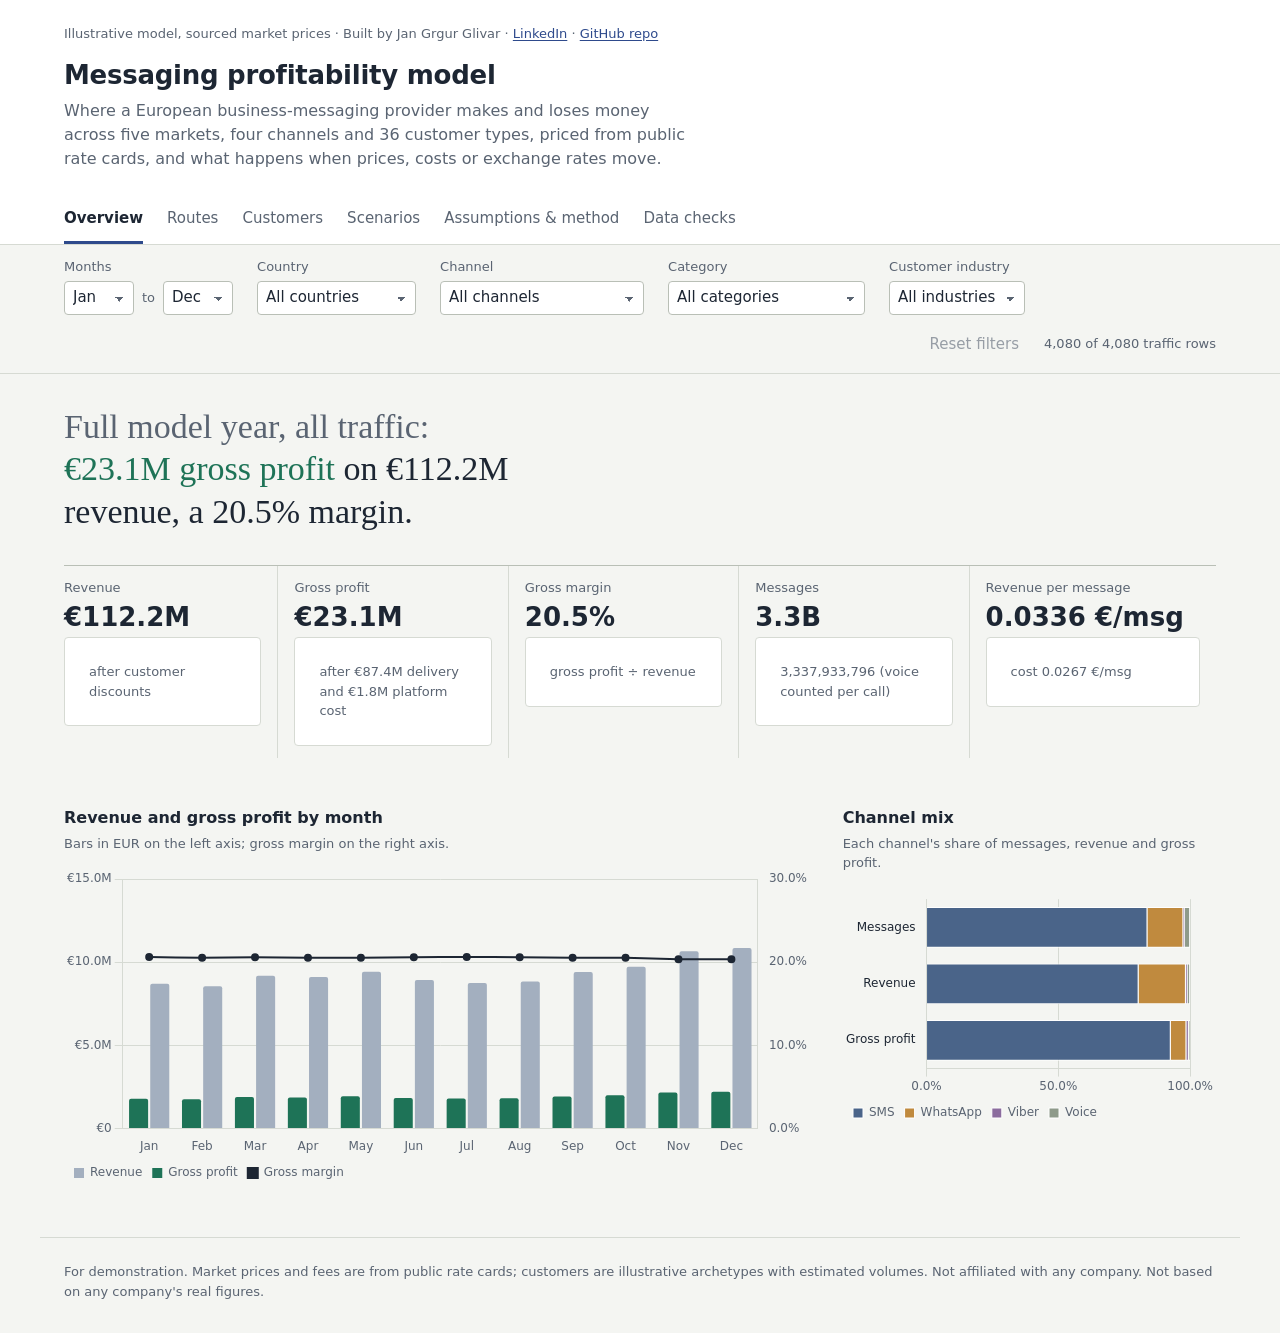
==== index.html @ 46e4e5fb "Add Assumptions & method and Data checks tabs M6: every assumption with value, unit, status and sour" ====
<!doctype html>
<html lang="en">
<head>
  <meta charset="utf-8">
  <meta name="viewport" content="width=device-width, initial-scale=1">
  <title>Messaging profitability model</title>
  <meta name="description" content="Interactive model of a business-messaging provider's gross margin by country, channel and customer, priced from public rate cards, with what-if scenarios. Customers are illustrative.">
  <link rel="stylesheet" href="css/style.css">
</head>
<body>
  <a class="skip-link" href="#main">Skip to content</a>

  <header class="masthead">
    <div class="wrap">
      <p class="byline">
        Illustrative model, sourced market prices · Built by Jan Grgur Glivar ·
        <a href="https://linkedin.com/in/jangrgurglivar" rel="noopener">LinkedIn</a> ·
        <a href="https://github.com/jangrgur-cmd/messaging-profitability" rel="noopener">GitHub repo</a>
      </p>
      <h1>Messaging profitability model</h1>
      <p class="lede">
        Where a European business-messaging provider makes and loses money across five markets,
        four channels and 36 customer types, priced from public rate cards, and what happens when
        prices, costs or exchange rates move.
      </p>
    </div>

    <nav class="wrap tabs" aria-label="Views">
      <div role="tablist" id="tablist">
        <button role="tab" id="tab-overview" aria-controls="panel-overview" data-tab="overview">Overview</button>
        <button role="tab" id="tab-routes" aria-controls="panel-routes" data-tab="routes">Routes</button>
        <button role="tab" id="tab-customers" aria-controls="panel-customers" data-tab="customers">Customers</button>
        <button role="tab" id="tab-scenarios" aria-controls="panel-scenarios" data-tab="scenarios">Scenarios</button>
        <button role="tab" id="tab-assumptions" aria-controls="panel-assumptions" data-tab="assumptions">Assumptions &amp; method</button>
        <button role="tab" id="tab-checks" aria-controls="panel-checks" data-tab="checks">Data checks</button>
      </div>
    </nav>
  </header>

  <section class="filterbar" aria-label="Filters">
    <form class="wrap filters" id="filters">
      <fieldset class="filter filter--months">
        <legend>Months</legend>
        <label class="sr-only" for="f-from">From month</label>
        <select id="f-from" name="monthFrom"></select>
        <span aria-hidden="true">to</span>
        <label class="sr-only" for="f-to">To month</label>
        <select id="f-to" name="monthTo"></select>
      </fieldset>
      <div class="filter">
        <label for="f-country">Country</label>
        <select id="f-country" name="country"></select>
      </div>
      <div class="filter">
        <label for="f-channel">Channel</label>
        <select id="f-channel" name="channel"></select>
      </div>
      <div class="filter">
        <label for="f-category">Category</label>
        <select id="f-category" name="category"></select>
      </div>
      <div class="filter">
        <label for="f-industry">Customer industry</label>
        <select id="f-industry" name="industry"></select>
      </div>
      <div class="filter filter--actions">
        <button type="button" id="f-reset" class="button-quiet">Reset filters</button>
        <p class="filter-count" id="filter-count" aria-live="polite"></p>
      </div>
    </form>
  </section>

  <main id="main" class="wrap">
    <p class="load-error" id="load-error" hidden></p>

    <section role="tabpanel" id="panel-overview" aria-labelledby="tab-overview" tabindex="0">
      <h2 class="sr-only">Overview</h2>
      <p class="statement" id="statement" aria-live="polite"></p>

      <dl class="ledger" id="kpis"></dl>

      <div class="charts">
        <figure class="chart chart--wide">
          <figcaption>
            <h3>Revenue and gross profit by month</h3>
            <p>Bars in EUR on the left axis; gross margin on the right axis.</p>
          </figcaption>
          <div class="chart-box">
            <canvas id="trend-chart" role="img"></canvas>
          </div>
        </figure>
        <figure class="chart">
          <figcaption>
            <h3>Channel mix</h3>
            <p>Each channel's share of messages, revenue and gross profit.</p>
          </figcaption>
          <div class="chart-box chart-box--short">
            <canvas id="mix-chart" role="img"></canvas>
          </div>
          <p class="chart-note" id="mix-note" hidden></p>
        </figure>
      </div>
    </section>

    <section role="tabpanel" id="panel-routes" aria-labelledby="tab-routes" tabindex="0" hidden>
      <h2 class="section-title">Routes</h2>
      <p class="section-lede" id="routes-summary" aria-live="polite"></p>

      <div class="block">
        <h3 class="block-title">Gross margin by country and channel</h3>
        <p class="block-note">Each cell is one route. Deeper green means a higher margin; red cells lose money. A dash means no traffic.</p>
        <div id="heatmap" class="heatmap"></div>
      </div>

      <div class="block">
        <div class="block-head">
          <h3 class="block-title">All routes</h3>
          <button type="button" class="button-quiet" id="routes-csv">Download CSV</button>
        </div>
        <div id="routes-table"></div>
      </div>
    </section>

    <section role="tabpanel" id="panel-customers" aria-labelledby="tab-customers" tabindex="0" hidden>
      <h2 class="section-title">Customers</h2>
      <p class="section-lede" id="customers-summary" aria-live="polite"></p>

      <figure class="chart block">
        <figcaption>
          <h3>Whale curve</h3>
          <p>Customers sorted from most to least profitable, against their cumulative share of gross profit.
            The curve rises above 100&nbsp;% when some customers lose money.</p>
        </figcaption>
        <div class="chart-box chart-box--short">
          <canvas id="whale-chart" role="img"></canvas>
        </div>
        <p class="chart-note" id="whale-note"></p>
      </figure>

      <div class="customers-grid">
        <div class="block">
          <div class="block-head">
            <h3 class="block-title">All customers</h3>
            <button type="button" class="button-quiet" id="customers-csv">Download CSV</button>
          </div>
          <div id="customers-table"></div>
        </div>
        <aside class="detail" id="customer-detail" aria-live="polite" aria-label="Customer detail"></aside>
      </div>
    </section>
    <section role="tabpanel" id="panel-scenarios" aria-labelledby="tab-scenarios" tabindex="0" hidden>
      <h2 class="section-title">Scenarios</h2>
      <p class="section-lede" id="scenario-summary" aria-live="polite"></p>

      <div class="presets block" id="presets" role="group" aria-label="Preset scenarios"></div>

      <div class="scenario-layout">
        <form class="scenario-controls" id="scenario-form" aria-label="Scenario settings">
          <p class="block-note">
            Steps are applied in this order. Each bar in the bridge is the change in gross profit caused by
            that step, given the steps before it. Filters above apply to both baseline and scenario.
          </p>

          <fieldset class="step">
            <legend><span class="step-no">1</span> Volume</legend>
            <label class="slider">
              <span>Change in messages <output id="o-volume"></output></span>
              <input type="range" name="volumeChange" min="-30" max="30" step="1" value="0">
            </label>
            <label class="inline-select">Applies to
              <select name="volumeCategory"></select>
            </label>
          </fieldset>

          <fieldset class="step">
            <legend><span class="step-no">2</span> SMS → WhatsApp migration</legend>
            <label class="slider">
              <span>Authentication SMS moved <output id="o-ma"></output></span>
              <input type="range" name="migration.authentication" min="0" max="50" step="1" value="0">
            </label>
            <label class="slider">
              <span>Utility SMS moved <output id="o-mu"></output></span>
              <input type="range" name="migration.utility" min="0" max="50" step="1" value="0">
            </label>
            <label class="slider">
              <span>Marketing SMS moved <output id="o-mm"></output></span>
              <input type="range" name="migration.marketing" min="0" max="50" step="1" value="0">
            </label>
            <label class="inline-select">WhatsApp messages per SMS replaced
              <input type="number" name="conversionRatio" min="0.5" max="2" step="0.05" value="1">
            </label>
          </fieldset>

          <fieldset class="step">
            <legend><span class="step-no">3</span> Customer price</legend>
            <label class="slider">
              <span>Change in our own fee <output id="o-price"></output></span>
              <input type="range" name="priceChange" min="-20" max="20" step="1" value="0">
            </label>
            <label class="inline-select">Applies to
              <select name="priceChannel"></select>
            </label>
          </fieldset>

          <fieldset class="step">
            <legend><span class="step-no">4</span> Operator cost</legend>
            <label class="slider">
              <span>Change in delivery cost <output id="o-cost"></output></span>
              <input type="range" name="costChange" min="-30" max="50" step="1" value="0">
            </label>
            <label class="inline-select">Applies to
              <select name="costChannel"></select>
            </label>
            <div class="country-checks" id="cost-countries" role="group" aria-label="Countries the cost change applies to (none ticked = all)"></div>
          </fieldset>

          <fieldset class="step">
            <legend><span class="step-no">5</span> Exchange rate</legend>
            <label class="slider">
              <span>Change in EUR/USD <output id="o-fx"></output></span>
              <input type="range" name="fxChange" min="-20" max="20" step="1" value="0">
            </label>
          </fieldset>
        </form>

        <div class="scenario-results">
          <div class="block">
            <h3 class="block-title">Baseline and scenario</h3>
            <div id="scenario-compare"></div>
          </div>

          <figure class="chart block">
            <figcaption>
              <h3>Margin bridge</h3>
              <p>Gross profit from baseline to scenario, step by step. The axis does not start at zero, so small effects stay visible.</p>
            </figcaption>
            <div class="chart-box">
              <canvas id="bridge-chart" role="img"></canvas>
            </div>
          </figure>

          <div class="affected">
            <div class="block">
              <h3 class="block-title">Routes most affected</h3>
              <div id="affected-routes"></div>
            </div>
            <div class="block">
              <h3 class="block-title">Customers most affected</h3>
              <div id="affected-customers"></div>
            </div>
          </div>
        </div>
      </div>
    </section>
    <section role="tabpanel" id="panel-assumptions" aria-labelledby="tab-assumptions" tabindex="0" hidden>
      <h2 class="section-title">Assumptions &amp; method</h2>
      <p class="section-lede" id="assumptions-summary" aria-live="polite"></p>
      <p class="disclaimer">
        For demonstration. Market prices and fees are from public rate cards; customers are illustrative
        archetypes with estimated volumes. Not affiliated with any company. Not based on any company's real figures.
      </p>

      <div class="block">
        <div class="block-head">
          <h3 class="block-title">Every assumption</h3>
          <button type="button" class="button-quiet" id="assumptions-csv">Download CSV</button>
        </div>
        <div class="table-filters">
          <label class="inline-select">Group <select id="a-group"></select></label>
          <label class="inline-select">Status <select id="a-status"></select></label>
        </div>
        <div id="assumptions-table"></div>
      </div>

      <div class="block">
        <div class="block-head">
          <h3 class="block-title">Customer archetypes and their estimated volumes</h3>
          <button type="button" class="button-quiet" id="archetypes-csv">Download CSV</button>
        </div>
        <div id="archetypes-table"></div>
      </div>

      <div class="method">
        <div class="block">
          <h3 class="block-title">How the numbers are calculated</h3>
          <dl class="formulas">
            <div>
              <dt>Revenue</dt>
              <dd><code>volume × (pass-through + (list price − pass-through) × (1 − customer discount))</code>
                The discount applies only to our own fee. Third-party fees passed on at cost (Meta's WhatsApp fee,
                US carrier fees) are charged in full.</dd>
            </div>
            <div>
              <dt>Delivery cost</dt>
              <dd><code>volume × cost per message × exchange rate to EUR</code>
                What we pay operators (SMS, voice), Meta (WhatsApp) or Viber. USD costs are converted at the EUR/USD rate.</dd>
            </div>
            <div>
              <dt>Platform cost</dt>
              <dd><code>volume × platform cost per message</code>
                Our own infrastructure and support cost, so gross margin is not overstated.</dd>
            </div>
            <div>
              <dt>Gross profit</dt>
              <dd><code>revenue − delivery cost − platform cost</code></dd>
            </div>
            <div>
              <dt>Gross margin</dt>
              <dd><code>gross profit ÷ revenue</code> Shown as "n/a" when revenue is zero.</dd>
            </div>
            <div>
              <dt>Route</dt>
              <dd>One country × channel combination, e.g. "Germany SMS". A route is loss-making when its gross profit
                over the selected period is below zero.</dd>
            </div>
            <div>
              <dt>Whale curve</dt>
              <dd>Customers sorted by gross profit, highest first, against their cumulative share of total gross
                profit. It rises above 100&nbsp;% when some customers lose money.</dd>
            </div>
            <div>
              <dt>Revenue and cost per message</dt>
              <dd><code>revenue ÷ messages</code> and <code>(delivery cost + platform cost) ÷ messages</code>.
                Voice is counted per call.</dd>
            </div>
          </dl>
        </div>

        <div class="block">
          <h3 class="block-title">Scenario order of operations</h3>
          <ol class="steps-list" id="method-steps"></ol>
          <p class="block-note">Each bar in the margin bridge is the change in gross profit caused by one step, given the
            steps before it, so the bars add up exactly to the total change.</p>
        </div>

        <div class="block">
          <h3 class="block-title">How the traffic data is made</h3>
          <p class="prose">
            A small Node script (<code>scripts/generate-data.mjs</code>) turns the assumptions into one row per month,
            customer, country, channel and category. Monthly volume = the customer's estimated base volume × its share
            of traffic in that country × the channel's share × the category's share × a seasonality index × a little
            random noise. The noise comes from a seeded random number generator, so the same assumptions always
            produce exactly the same data. Revenue, cost and profit are not stored; they are calculated in the
            browser, so scenarios can recalculate them.
          </p>
        </div>
      </div>
    </section>

    <section role="tabpanel" id="panel-checks" aria-labelledby="tab-checks" tabindex="0" hidden>
      <h2 class="section-title">Data checks</h2>
      <p class="section-lede" id="checks-summary" aria-live="polite"></p>
      <ul class="checks" id="checks-list"></ul>
    </section>
  </main>

  <footer class="wrap footer">
    <p>For demonstration. Market prices and fees are from public rate cards; customers are illustrative archetypes with estimated volumes. Not affiliated with any company. Not based on any company's real figures.</p>
  </footer>

  <script src="lib/chart.umd.min.js"></script>
  <script type="module" src="js/main.js"></script>
</body>
</html>
---- css/style.css ----
/* Messaging profitability model: styles.
   One accent colour (indigo) for interface state only. Profit and loss have
   their own colours and are always paired with a word or symbol. */

:root {
  --paper: #f4f5f2;
  --surface: #ffffff;
  --ink: #1d2633;
  --ink-muted: #5a6472;
  --rule: #d6dad3;
  --rule-strong: #b9bfb6;
  --accent: #2e4a8c;
  --accent-soft: #e3e8f4;
  --profit: #1e7357;
  --loss: #b03a2e;
  --revenue: #a3afbf;

  --ch-sms: #4a6489;
  --ch-whatsapp: #c08a3e;
  --ch-viber: #8b6c9e;
  --ch-voice: #8e9a8a;

  --font-sans: "Segoe UI Variable Text", "Segoe UI", system-ui, -apple-system, "Helvetica Neue", Arial, sans-serif;
  --font-serif: "Iowan Old Style", Charter, Cambria, "Sitka Text", Georgia, serif;

  --step--1: 0.8125rem;
  --step-0: 1rem;
  --step-1: 1.25rem;
  --step-2: 1.625rem;
  --step-3: 2.125rem;

  --space-1: 0.25rem;
  --space-2: 0.5rem;
  --space-3: 0.75rem;
  --space-4: 1rem;
  --space-5: 1.5rem;
  --space-6: 2rem;
  --space-7: 3rem;

  --wrap: 75rem;
  color-scheme: light;
}

*, *::before, *::after { box-sizing: border-box; }

html { -webkit-text-size-adjust: 100%; }

body {
  margin: 0;
  background: var(--paper);
  color: var(--ink);
  font-family: var(--font-sans);
  font-size: var(--step-0);
  line-height: 1.5;
  font-variant-numeric: tabular-nums;
}

a { color: var(--accent); text-underline-offset: 0.15em; }
a:hover { text-decoration-thickness: 2px; }

:focus-visible {
  outline: 2px solid var(--accent);
  outline-offset: 2px;
}

.wrap {
  max-width: var(--wrap);
  margin-inline: auto;
  padding-inline: var(--space-5);
}

.sr-only {
  position: absolute;
  width: 1px;
  height: 1px;
  padding: 0;
  margin: -1px;
  overflow: hidden;
  clip: rect(0 0 0 0);
  white-space: nowrap;
  border: 0;
}

.skip-link {
  position: absolute;
  left: var(--space-4);
  top: -3rem;
  padding: var(--space-2) var(--space-3);
  background: var(--surface);
  border: 1px solid var(--accent);
  z-index: 10;
}
.skip-link:focus { top: var(--space-4); }

/* ---------- Masthead ---------- */

.masthead {
  background: var(--surface);
  border-bottom: 1px solid var(--rule);
}

.masthead > .wrap:first-child { padding-top: var(--space-5); }

.byline {
  margin: 0 0 var(--space-4);
  font-size: var(--step--1);
  color: var(--ink-muted);
}

h1 {
  margin: 0;
  font-size: var(--step-2);
  line-height: 1.2;
  font-weight: 650;
  letter-spacing: -0.01em;
}

.lede {
  margin: var(--space-2) 0 var(--space-5);
  max-width: 62ch;
  color: var(--ink-muted);
}

/* ---------- Tabs ---------- */

.tabs [role="tablist"] {
  display: flex;
  gap: var(--space-5);
  overflow-x: auto;
  scrollbar-width: none;
}

[role="tab"] {
  appearance: none;
  border: 0;
  background: none;
  padding: var(--space-3) 0;
  font: inherit;
  font-size: 0.9375rem;
  color: var(--ink-muted);
  white-space: nowrap;
  cursor: pointer;
  border-bottom: 3px solid transparent;
}

[role="tab"]:hover { color: var(--ink); }

[role="tab"][aria-selected="true"] {
  color: var(--ink);
  font-weight: 600;
  border-bottom-color: var(--accent);
}

/* ---------- Filter bar ---------- */

.filterbar {
  position: sticky;
  top: 0;
  z-index: 5;
  background: color-mix(in srgb, var(--paper) 92%, transparent);
  backdrop-filter: blur(6px);
  border-bottom: 1px solid var(--rule);
}

.filters {
  display: flex;
  flex-wrap: wrap;
  align-items: flex-end;
  gap: var(--space-3) var(--space-5);
  padding-block: var(--space-3);
  margin-block: 0;
}

.filter {
  display: flex;
  flex-direction: column;
  gap: var(--space-1);
  margin: 0;
  padding: 0;
  border: 0;
  min-width: 0;
}

.filter > label,
.filter > legend {
  padding: 0;
  font-size: var(--step--1);
  color: var(--ink-muted);
}

.filter--months {
  flex-direction: row;
  flex-wrap: wrap;
  align-items: center;
  gap: var(--space-2);
}
.filter--months legend { width: 100%; margin-bottom: var(--space-1); }
.filter--months > span { font-size: var(--step--1); color: var(--ink-muted); }

select {
  font: inherit;
  font-size: 0.9375rem;
  color: var(--ink);
  background: var(--surface);
  border: 1px solid var(--rule-strong);
  border-radius: 4px;
  padding: 0.3rem 1.75rem 0.3rem 0.5rem;
  min-height: 2.125rem;
  max-width: 14rem;
  appearance: none;
  background-image: linear-gradient(45deg, transparent 50%, var(--ink-muted) 50%),
    linear-gradient(135deg, var(--ink-muted) 50%, transparent 50%);
  background-position: calc(100% - 0.85rem) 55%, calc(100% - 0.55rem) 55%;
  background-size: 0.3rem 0.3rem;
  background-repeat: no-repeat;
}

select.is-active {
  border-color: var(--accent);
  background-color: var(--accent-soft);
}

.filter--actions {
  flex-direction: row;
  align-items: center;
  gap: var(--space-4);
  margin-left: auto;
}

.button-quiet {
  font: inherit;
  font-size: 0.9375rem;
  color: var(--accent);
  background: none;
  border: 1px solid transparent;
  border-radius: 4px;
  padding: 0.3rem 0.5rem;
  min-height: 2.125rem;
  cursor: pointer;
}
.button-quiet:hover:not(:disabled) { border-color: var(--rule-strong); background: var(--surface); }
.button-quiet:disabled { color: var(--ink-muted); cursor: default; opacity: 0.6; }

.filter-count {
  margin: 0;
  font-size: var(--step--1);
  color: var(--ink-muted);
}

/* ---------- Main ---------- */

main { padding-block: var(--space-6) var(--space-7); }

[role="tabpanel"]:focus-visible { outline-offset: 8px; }

.load-error {
  padding: var(--space-4);
  border-left: 3px solid var(--loss);
  background: var(--surface);
}

.placeholder { color: var(--ink-muted); }

/* The statement: the one typographic moment on the page. */
.statement {
  margin: 0 0 var(--space-6);
  max-width: 34ch;
  font-family: var(--font-serif);
  font-size: clamp(1.5rem, 1.1rem + 1.6vw, var(--step-3));
  line-height: 1.25;
  font-weight: 400;
  font-variant-numeric: lining-nums tabular-nums;
  text-wrap: balance;
}

.statement .scope { color: var(--ink-muted); }
.statement .figure { white-space: nowrap; }
.statement .figure--profit { color: var(--profit); }
.statement .figure--loss { color: var(--loss); }

/* KPI ledger: one row of figures, separated by rules rather than boxed. */
.ledger {
  display: grid;
  grid-template-columns: repeat(5, minmax(0, 1fr));
  margin: 0 0 var(--space-7);
  border-top: 1px solid var(--rule-strong);
}

.ledger > div {
  padding: var(--space-3) var(--space-4) var(--space-3) 0;
  border-right: 1px solid var(--rule);
  margin-right: var(--space-4);
}
.ledger > div:last-child { border-right: 0; margin-right: 0; }

.ledger dt {
  font-size: var(--step--1);
  color: var(--ink-muted);
}

.ledger dd { margin: 0; }

.ledger .value {
  display: block;
  font-size: var(--step-2);
  font-weight: 600;
  line-height: 1.2;
  margin-block: var(--space-1);
}

.ledger .value--loss { color: var(--loss); }

.ledger .detail {
  display: block;
  font-size: var(--step--1);
  color: var(--ink-muted);
}

.loss-mark {
  font-size: 0.6em;
  font-weight: 600;
  vertical-align: 0.25em;
  margin-left: 0.35em;
  letter-spacing: 0.02em;
}

/* ---------- Charts ---------- */

.charts {
  display: grid;
  grid-template-columns: minmax(0, 2fr) minmax(0, 1fr);
  gap: var(--space-6);
}

.chart { margin: 0; min-width: 0; }

.chart figcaption { margin-bottom: var(--space-4); }

.chart h3 {
  margin: 0;
  font-size: var(--step-0);
  font-weight: 600;
}

.chart figcaption p {
  margin: var(--space-1) 0 0;
  font-size: var(--step--1);
  color: var(--ink-muted);
}

.chart-box { position: relative; height: 20rem; }
.chart-box--short { height: 15rem; }

.chart-note {
  margin: var(--space-3) 0 0;
  font-size: var(--step--1);
  color: var(--ink-muted);
}

/* ---------- Section layout (Routes, Customers) ---------- */

.section-title {
  margin: 0;
  font-size: var(--step-2);
  font-weight: 600;
  line-height: 1.2;
}

.section-lede {
  margin: var(--space-2) 0 var(--space-6);
  max-width: 62ch;
  font-family: var(--font-serif);
  font-size: var(--step-1);
  line-height: 1.4;
  font-variant-numeric: lining-nums tabular-nums;
}

.block { margin: 0 0 var(--space-7); min-width: 0; }

.block-head {
  display: flex;
  align-items: baseline;
  justify-content: space-between;
  gap: var(--space-4);
  margin-bottom: var(--space-3);
}

.block-title { margin: 0; font-size: var(--step-0); font-weight: 600; }

.block-note {
  margin: var(--space-1) 0 var(--space-4);
  font-size: var(--step--1);
  color: var(--ink-muted);
}

/* ---------- Heatmap ---------- */

.heatmap table {
  border-collapse: separate;
  border-spacing: 3px;
  width: 100%;
  max-width: 46rem;
  table-layout: fixed;
}

.heatmap th {
  font-size: var(--step--1);
  font-weight: 600;
  color: var(--ink-muted);
  text-align: left;
  padding: var(--space-1) var(--space-2);
}

.heatmap thead th { text-align: center; }
.heatmap tbody th { width: 9.5rem; color: var(--ink); font-weight: 500; }

.heatmap td {
  height: 3.75rem;
  padding: var(--space-2);
  text-align: center;
  vertical-align: middle;
  border-radius: 3px;
  background-color: var(--surface);
  transition: background-color 450ms ease-out, box-shadow 450ms ease-out, color 450ms ease-out;
}

.heatmap .cell-margin { display: block; font-weight: 600; font-size: 1.0625rem; }
.heatmap .cell-revenue { display: block; font-size: var(--step--1); color: var(--ink-muted); }
.heatmap td.is-loss { box-shadow: inset 0 0 0 2px var(--loss); }
.heatmap td.corner { background: transparent; height: auto; }
.heatmap td.is-empty { color: var(--ink-muted); background-color: transparent; box-shadow: inset 0 0 0 1px var(--rule); }

/* ---------- Data tables ---------- */

.table-scroll {
  overflow-x: auto;
  border-top: 1px solid var(--rule-strong);
}

.data-table {
  width: 100%;
  border-collapse: collapse;
  font-size: 0.9375rem;
}

.data-table th,
.data-table td {
  padding: 0.55rem var(--space-3);
  border-bottom: 1px solid var(--rule);
  text-align: left;
  white-space: nowrap;
}

.data-table .num { text-align: right; }

.data-table thead th { padding: 0; vertical-align: bottom; }

.data-table tbody th { font-weight: 500; }

.sort-button {
  display: inline-flex;
  align-items: center;
  gap: 0.3em;
  width: 100%;
  padding: 0.55rem var(--space-3);
  border: 0;
  background: none;
  font: inherit;
  font-size: var(--step--1);
  font-weight: 600;
  color: var(--ink-muted);
  text-align: inherit;
  cursor: pointer;
}
.num .sort-button { justify-content: flex-end; }
.sort-button:hover { color: var(--ink); }
[aria-sort="ascending"] .sort-button,
[aria-sort="descending"] .sort-button { color: var(--ink); }
.sort-arrow { font-size: 0.7em; min-width: 0.8em; }

.data-table tbody tr.is-clickable { cursor: pointer; }
.data-table tbody tr.is-clickable:hover { background: var(--surface); }
.data-table tbody tr[aria-selected="true"] { background: var(--accent-soft); }
.data-table tr.is-loss .profit-cell { color: var(--loss); }
.data-table .empty { color: var(--ink-muted); text-align: center; padding: var(--space-5); }

.row-button {
  padding: 0;
  border: 0;
  background: none;
  font: inherit;
  color: var(--accent);
  text-align: left;
  cursor: pointer;
  text-decoration: underline;
  text-decoration-color: color-mix(in srgb, var(--accent) 35%, transparent);
  text-underline-offset: 0.15em;
}

.loss-badge {
  display: inline-block;
  margin-left: 0.5em;
  padding: 0 0.4em;
  border-radius: 3px;
  font-size: 0.75rem;
  font-weight: 600;
  line-height: 1.5;
  color: var(--loss);
  background: color-mix(in srgb, var(--loss) 10%, transparent);
}

/* ---------- Customer detail ---------- */

.customers-grid {
  display: grid;
  grid-template-columns: minmax(0, 1fr) minmax(18rem, 24rem);
  gap: var(--space-6);
  align-items: start;
}

.detail {
  position: sticky;
  top: 6.5rem;
  padding: var(--space-5);
  background: var(--surface);
  border: 1px solid var(--rule);
  border-radius: 4px;
}

.detail h3 { margin: 0; font-size: var(--step-1); line-height: 1.25; }
.detail .detail-meta { margin: var(--space-1) 0 var(--space-3); font-size: var(--step--1); color: var(--ink-muted); }
.detail .detail-note { margin: 0 0 var(--space-4); font-size: var(--step--1); color: var(--ink-muted); }
.detail .detail-empty { margin: 0; color: var(--ink-muted); }

.detail dl {
  display: grid;
  grid-template-columns: 1fr 1fr;
  gap: var(--space-3) var(--space-4);
  margin: 0 0 var(--space-5);
}
.detail dt { font-size: var(--step--1); color: var(--ink-muted); }
.detail dd { margin: 0; font-size: var(--step-1); font-weight: 600; }
.detail dd.is-loss { color: var(--loss); }

.detail table { width: 100%; border-collapse: collapse; font-size: var(--step--1); }
.detail th, .detail td { padding: 0.35rem 0; border-bottom: 1px solid var(--rule); text-align: left; }
.detail .num { text-align: right; }
.detail caption { text-align: left; font-weight: 600; font-size: var(--step--1); padding-bottom: var(--space-2); }

/* ---------- Scenarios ---------- */

.presets {
  display: grid;
  grid-template-columns: repeat(auto-fit, minmax(14rem, 1fr));
  gap: var(--space-3);
}

.preset {
  display: flex;
  flex-direction: column;
  gap: var(--space-1);
  padding: var(--space-3) var(--space-4);
  border: 1px solid var(--rule-strong);
  border-radius: 4px;
  background: var(--surface);
  font: inherit;
  text-align: left;
  color: var(--ink);
  cursor: pointer;
}
.preset:hover { border-color: var(--accent); }
.preset[aria-pressed="true"] { border-color: var(--accent); box-shadow: inset 0 0 0 1px var(--accent); background: var(--accent-soft); }
.preset strong { font-weight: 600; }
.preset span { font-size: var(--step--1); color: var(--ink-muted); }
.preset--reset { align-items: flex-start; justify-content: center; border-style: dashed; }

.scenario-layout {
  display: grid;
  grid-template-columns: minmax(16rem, 21rem) minmax(0, 1fr);
  gap: var(--space-6);
  align-items: start;
}

.scenario-controls { position: sticky; top: 6.5rem; }
.scenario-controls .block-note { margin-top: 0; }

.step {
  margin: 0 0 var(--space-4);
  padding: var(--space-3) 0 var(--space-4);
  border: 0;
  border-top: 1px solid var(--rule);
  min-width: 0;
}

.step legend {
  padding: 0;
  font-weight: 600;
  display: flex;
  align-items: center;
  gap: var(--space-2);
}

.step-no {
  display: inline-grid;
  place-items: center;
  width: 1.4rem;
  height: 1.4rem;
  border-radius: 50%;
  background: var(--accent-soft);
  color: var(--accent);
  font-size: var(--step--1);
  font-weight: 700;
}

.slider { display: block; margin-top: var(--space-3); font-size: var(--step--1); color: var(--ink-muted); }
.slider > span { display: flex; justify-content: space-between; gap: var(--space-2); }
.slider output { color: var(--ink); font-weight: 600; }
.slider output.is-changed { color: var(--accent); }
.slider input[type="range"] { width: 100%; margin: var(--space-1) 0 0; accent-color: var(--accent); }

.inline-select {
  display: flex;
  align-items: center;
  justify-content: space-between;
  gap: var(--space-2);
  margin-top: var(--space-3);
  font-size: var(--step--1);
  color: var(--ink-muted);
}
.inline-select input[type="number"] {
  width: 5rem;
  font: inherit;
  font-size: 0.9375rem;
  padding: 0.25rem 0.4rem;
  border: 1px solid var(--rule-strong);
  border-radius: 4px;
  text-align: right;
}

.country-checks { display: flex; flex-wrap: wrap; gap: var(--space-2) var(--space-3); margin-top: var(--space-3); font-size: var(--step--1); }
.country-checks label { display: inline-flex; align-items: center; gap: 0.3em; }
.country-checks input { accent-color: var(--accent); }

.compare { width: 100%; max-width: 40rem; border-collapse: collapse; font-size: 0.9375rem; }
.compare th, .compare td { padding: 0.5rem var(--space-3); border-bottom: 1px solid var(--rule); text-align: right; }
.compare th:first-child { text-align: left; font-weight: 500; }
.compare thead th { font-size: var(--step--1); color: var(--ink-muted); font-weight: 600; }
.compare .up { color: var(--profit); }
.compare .down { color: var(--loss); }

.affected { display: grid; grid-template-columns: repeat(auto-fit, minmax(17rem, 1fr)); gap: 0 var(--space-6); }
.affected table { width: 100%; border-collapse: collapse; font-size: var(--step--1); }
.affected th, .affected td { padding: 0.4rem 0; border-bottom: 1px solid var(--rule); text-align: right; }
.affected th:first-child, .affected td:first-child { text-align: left; }
.affected thead th { color: var(--ink-muted); font-weight: 600; }
.affected .up { color: var(--profit); }
.affected .down { color: var(--loss); }
.affected .none { color: var(--ink-muted); font-size: var(--step--1); }

@media (max-width: 64rem) {
  .scenario-layout { grid-template-columns: minmax(0, 1fr); }
  .scenario-controls { position: static; }
}

/* ---------- Assumptions & method ---------- */

.disclaimer {
  margin: 0 0 var(--space-6);
  max-width: 70ch;
  padding: var(--space-3) var(--space-4);
  border-left: 3px solid var(--accent);
  background: var(--surface);
  font-size: var(--step--1);
}

.table-filters { display: flex; flex-wrap: wrap; gap: var(--space-2) var(--space-5); margin-bottom: var(--space-3); }
.table-filters .inline-select { margin-top: 0; justify-content: flex-start; }

.data-table td.wrap-note { white-space: normal; min-width: 22rem; max-width: 34rem; font-size: var(--step--1); color: var(--ink-muted); }
.data-table .wrap-label { white-space: normal; min-width: 14rem; max-width: 22rem; }
.data-table td.wrap-unit { white-space: normal; min-width: 7rem; max-width: 11rem; font-size: var(--step--1); }
.muted { color: var(--ink-muted); }

.status {
  display: inline-block;
  padding: 0 0.45em;
  border-radius: 3px;
  font-size: 0.75rem;
  font-weight: 600;
  line-height: 1.6;
}
.status--sourced { color: var(--profit); background: color-mix(in srgb, var(--profit) 10%, transparent); }
.status--estimated { color: var(--ink-muted); background: color-mix(in srgb, var(--ink-muted) 12%, transparent); }
.status--placeholder { color: var(--loss); background: color-mix(in srgb, var(--loss) 10%, transparent); }

.method { max-width: 52rem; }
.formulas { margin: var(--space-3) 0 0; }
.formulas > div { padding: var(--space-3) 0; border-top: 1px solid var(--rule); }
.formulas dt { font-weight: 600; }
.formulas dd { margin: var(--space-1) 0 0; color: var(--ink-muted); }
.formulas code, .prose code {
  display: inline-block;
  margin-right: 0.4em;
  font-family: var(--font-sans);
  color: var(--ink);
  background: var(--surface);
  padding: 0 0.35em;
  border-radius: 3px;
  border: 1px solid var(--rule);
}
.formulas code { display: block; width: fit-content; margin: 0 0 var(--space-1); }
.steps-list { margin: var(--space-3) 0; padding-left: 1.4rem; }
.steps-list li { margin-bottom: var(--space-2); color: var(--ink-muted); }
.steps-list strong { color: var(--ink); }
.prose { max-width: 70ch; color: var(--ink-muted); }

/* ---------- Data checks ---------- */

.checks { list-style: none; margin: 0; padding: 0; max-width: 56rem; }
.check {
  display: grid;
  grid-template-columns: 5.5rem minmax(0, 1fr);
  gap: var(--space-4);
  padding: var(--space-4) 0;
  border-top: 1px solid var(--rule);
}
.check-badge { font-weight: 700; font-size: var(--step--1); padding-top: 0.15em; }
.check--pass .check-badge { color: var(--profit); }
.check--fail .check-badge { color: var(--loss); }
.check-head { display: flex; flex-wrap: wrap; align-items: baseline; gap: var(--space-1) var(--space-3); }
.check-scope { font-size: var(--step--1); color: var(--ink-muted); }
.check-detail { margin: var(--space-1) 0 0; font-size: var(--step--1); color: var(--ink-muted); }

/* ---------- Footer ---------- */

.footer {
  padding-block: var(--space-5) var(--space-6);
  border-top: 1px solid var(--rule);
  font-size: var(--step--1);
  color: var(--ink-muted);
}
.footer p { margin: 0; }

/* ---------- Responsive ---------- */

@media (max-width: 64rem) {
  .ledger { grid-template-columns: repeat(3, minmax(0, 1fr)); row-gap: var(--space-2); }
  .ledger > div:nth-child(3) { border-right: 0; margin-right: 0; }
  .charts { grid-template-columns: minmax(0, 1fr); }
}

@media (max-width: 80rem) {
  .customers-grid { grid-template-columns: minmax(0, 1fr); }
  .detail { position: static; max-width: 40rem; }
}

@media (max-width: 40rem) {
  .wrap { padding-inline: var(--space-4); }
  .filterbar { position: static; }
  .filter { flex: 1 1 45%; }
  .filter--months { flex-basis: 100%; }
  select { max-width: none; width: 100%; }
  .filter--months select { width: auto; flex: 1; }
  .filter--actions { margin-left: 0; flex-basis: 100%; }
  .ledger { grid-template-columns: repeat(2, minmax(0, 1fr)); }
  .ledger > div { border-right: 0; margin-right: 0; border-bottom: 1px solid var(--rule); }
  .chart-box { height: 16rem; }
  .heatmap tbody th { width: 6.5rem; }
  .heatmap td { height: 3.25rem; padding: var(--space-1); }
  .heatmap .cell-margin { font-size: 0.875rem; }
  .heatmap .cell-revenue { display: none; }
}

@media (prefers-reduced-motion: reduce) {
  * { transition: none !important; animation: none !important; }
}
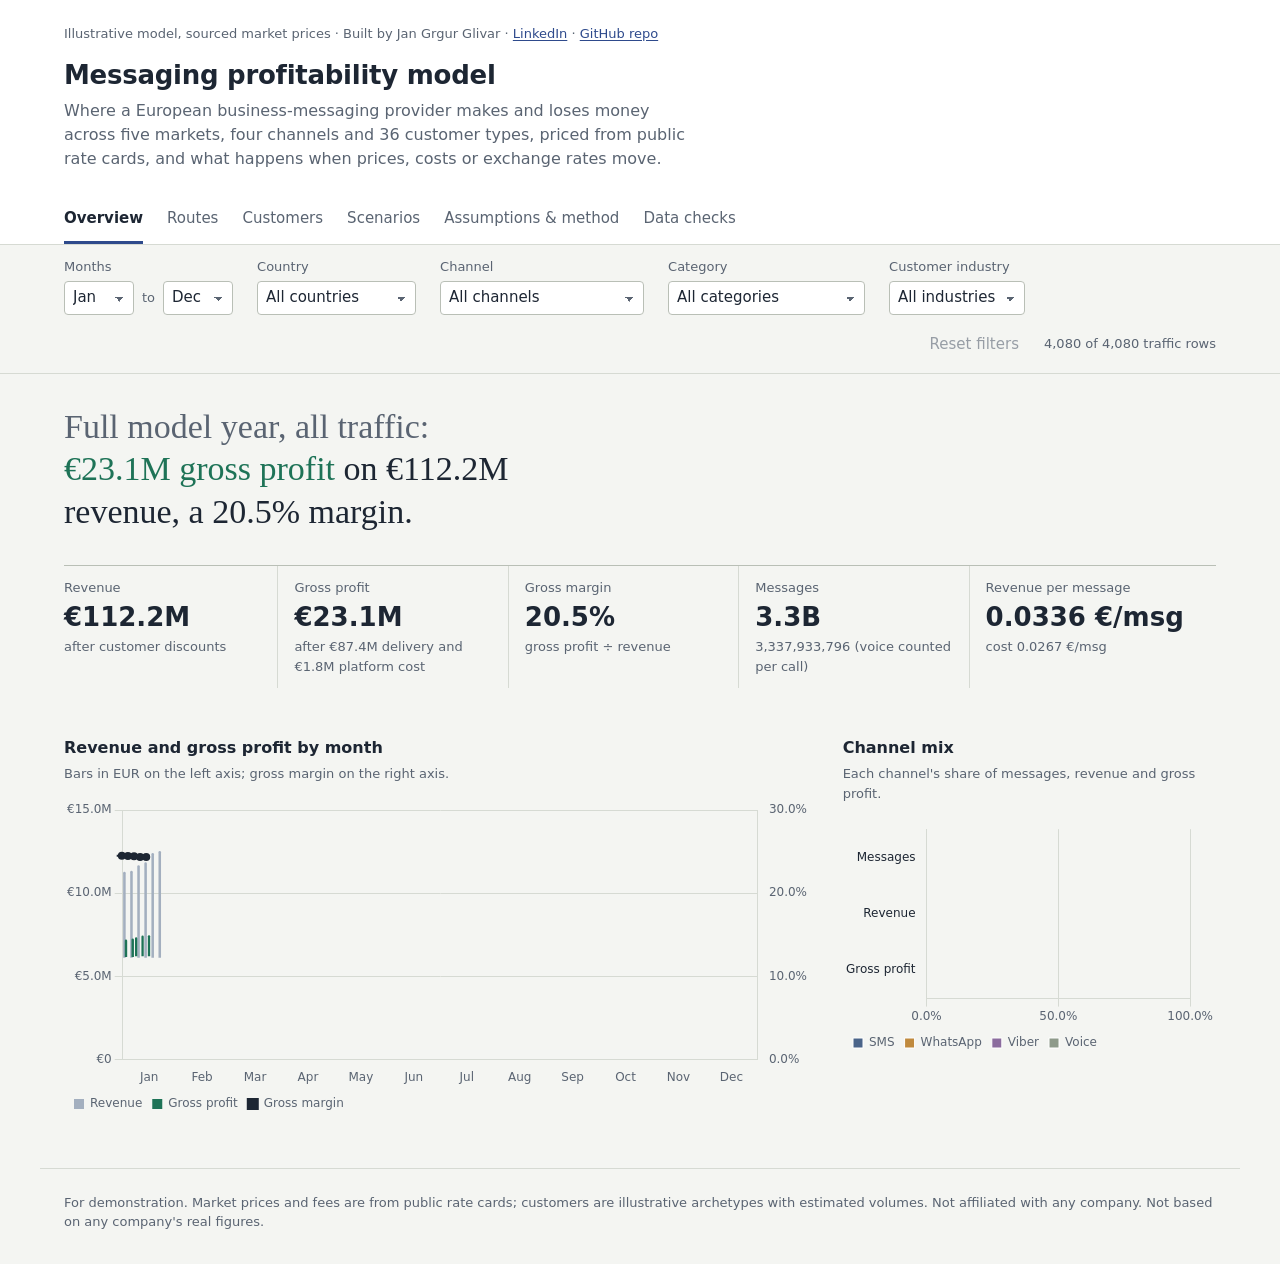
==== commit 93c9ae08: "Fix KPI sub-line boxes and customer table cut-off The customer panel's .detail class also styled the" ====
--- a/index.html
+++ b/index.html
@@ -145,7 +145,7 @@
           </div>
           <div id="customers-table"></div>
         </div>
-        <aside class="detail" id="customer-detail" aria-live="polite" aria-label="Customer detail"></aside>
+        <aside class="customer-panel" id="customer-detail" aria-live="polite" aria-label="Customer detail"></aside>
       </div>
     </section>
     <section role="tabpanel" id="panel-scenarios" aria-labelledby="tab-scenarios" tabindex="0" hidden>
--- a/css/style.css
+++ b/css/style.css
@@ -511,41 +511,43 @@
 
 /* ---------- Customer detail ---------- */
 
+/* The panel sits above the table at full width: beside it, the table's profit
+   columns did not fit in the 75rem page width. */
 .customers-grid {
   display: grid;
-  grid-template-columns: minmax(0, 1fr) minmax(18rem, 24rem);
-  gap: var(--space-6);
-  align-items: start;
-}
-
-.detail {
-  position: sticky;
-  top: 6.5rem;
+  grid-template-columns: minmax(0, 1fr);
+  gap: var(--space-5);
+}
+
+.customer-panel {
+  order: -1;
+  max-width: 48rem;
+  scroll-margin-top: 7rem; /* stay clear of the sticky filter bar when scrolled into view */
   padding: var(--space-5);
   background: var(--surface);
   border: 1px solid var(--rule);
   border-radius: 4px;
 }
 
-.detail h3 { margin: 0; font-size: var(--step-1); line-height: 1.25; }
-.detail .detail-meta { margin: var(--space-1) 0 var(--space-3); font-size: var(--step--1); color: var(--ink-muted); }
-.detail .detail-note { margin: 0 0 var(--space-4); font-size: var(--step--1); color: var(--ink-muted); }
-.detail .detail-empty { margin: 0; color: var(--ink-muted); }
-
-.detail dl {
+.customer-panel h3 { margin: 0; font-size: var(--step-1); line-height: 1.25; }
+.customer-panel .detail-meta { margin: var(--space-1) 0 var(--space-3); font-size: var(--step--1); color: var(--ink-muted); }
+.customer-panel .detail-note { margin: 0 0 var(--space-4); font-size: var(--step--1); color: var(--ink-muted); }
+.customer-panel .detail-empty { margin: 0; color: var(--ink-muted); }
+
+.customer-panel dl {
   display: grid;
   grid-template-columns: 1fr 1fr;
   gap: var(--space-3) var(--space-4);
   margin: 0 0 var(--space-5);
 }
-.detail dt { font-size: var(--step--1); color: var(--ink-muted); }
-.detail dd { margin: 0; font-size: var(--step-1); font-weight: 600; }
-.detail dd.is-loss { color: var(--loss); }
-
-.detail table { width: 100%; border-collapse: collapse; font-size: var(--step--1); }
-.detail th, .detail td { padding: 0.35rem 0; border-bottom: 1px solid var(--rule); text-align: left; }
-.detail .num { text-align: right; }
-.detail caption { text-align: left; font-weight: 600; font-size: var(--step--1); padding-bottom: var(--space-2); }
+.customer-panel dt { font-size: var(--step--1); color: var(--ink-muted); }
+.customer-panel dd { margin: 0; font-size: var(--step-1); font-weight: 600; }
+.customer-panel dd.is-loss { color: var(--loss); }
+
+.customer-panel table { width: 100%; border-collapse: collapse; font-size: var(--step--1); }
+.customer-panel th, .customer-panel td { padding: 0.35rem 0; border-bottom: 1px solid var(--rule); text-align: left; }
+.customer-panel .num { text-align: right; }
+.customer-panel caption { text-align: left; font-weight: 600; font-size: var(--step--1); padding-bottom: var(--space-2); }
 
 /* ---------- Scenarios ---------- */
 
@@ -637,6 +639,8 @@
   text-align: right;
 }
 
+.inline-select input[type="number"]:invalid { border-color: var(--loss); outline-color: var(--loss); }
+
 .country-checks { display: flex; flex-wrap: wrap; gap: var(--space-2) var(--space-3); margin-top: var(--space-3); font-size: var(--step--1); }
 .country-checks label { display: inline-flex; align-items: center; gap: 0.3em; }
 .country-checks input { accent-color: var(--accent); }
@@ -676,7 +680,7 @@
 .table-filters { display: flex; flex-wrap: wrap; gap: var(--space-2) var(--space-5); margin-bottom: var(--space-3); }
 .table-filters .inline-select { margin-top: 0; justify-content: flex-start; }
 
-.data-table td.wrap-note { white-space: normal; min-width: 22rem; max-width: 34rem; font-size: var(--step--1); color: var(--ink-muted); }
+.data-table td.wrap-note { white-space: normal; min-width: 16rem; max-width: 34rem; font-size: var(--step--1); color: var(--ink-muted); }
 .data-table .wrap-label { white-space: normal; min-width: 14rem; max-width: 22rem; }
 .data-table td.wrap-unit { white-space: normal; min-width: 7rem; max-width: 11rem; font-size: var(--step--1); }
 .muted { color: var(--ink-muted); }
@@ -747,11 +751,6 @@
   .ledger { grid-template-columns: repeat(3, minmax(0, 1fr)); row-gap: var(--space-2); }
   .ledger > div:nth-child(3) { border-right: 0; margin-right: 0; }
   .charts { grid-template-columns: minmax(0, 1fr); }
-}
-
-@media (max-width: 80rem) {
-  .customers-grid { grid-template-columns: minmax(0, 1fr); }
-  .detail { position: static; max-width: 40rem; }
 }
 
 @media (max-width: 40rem) {
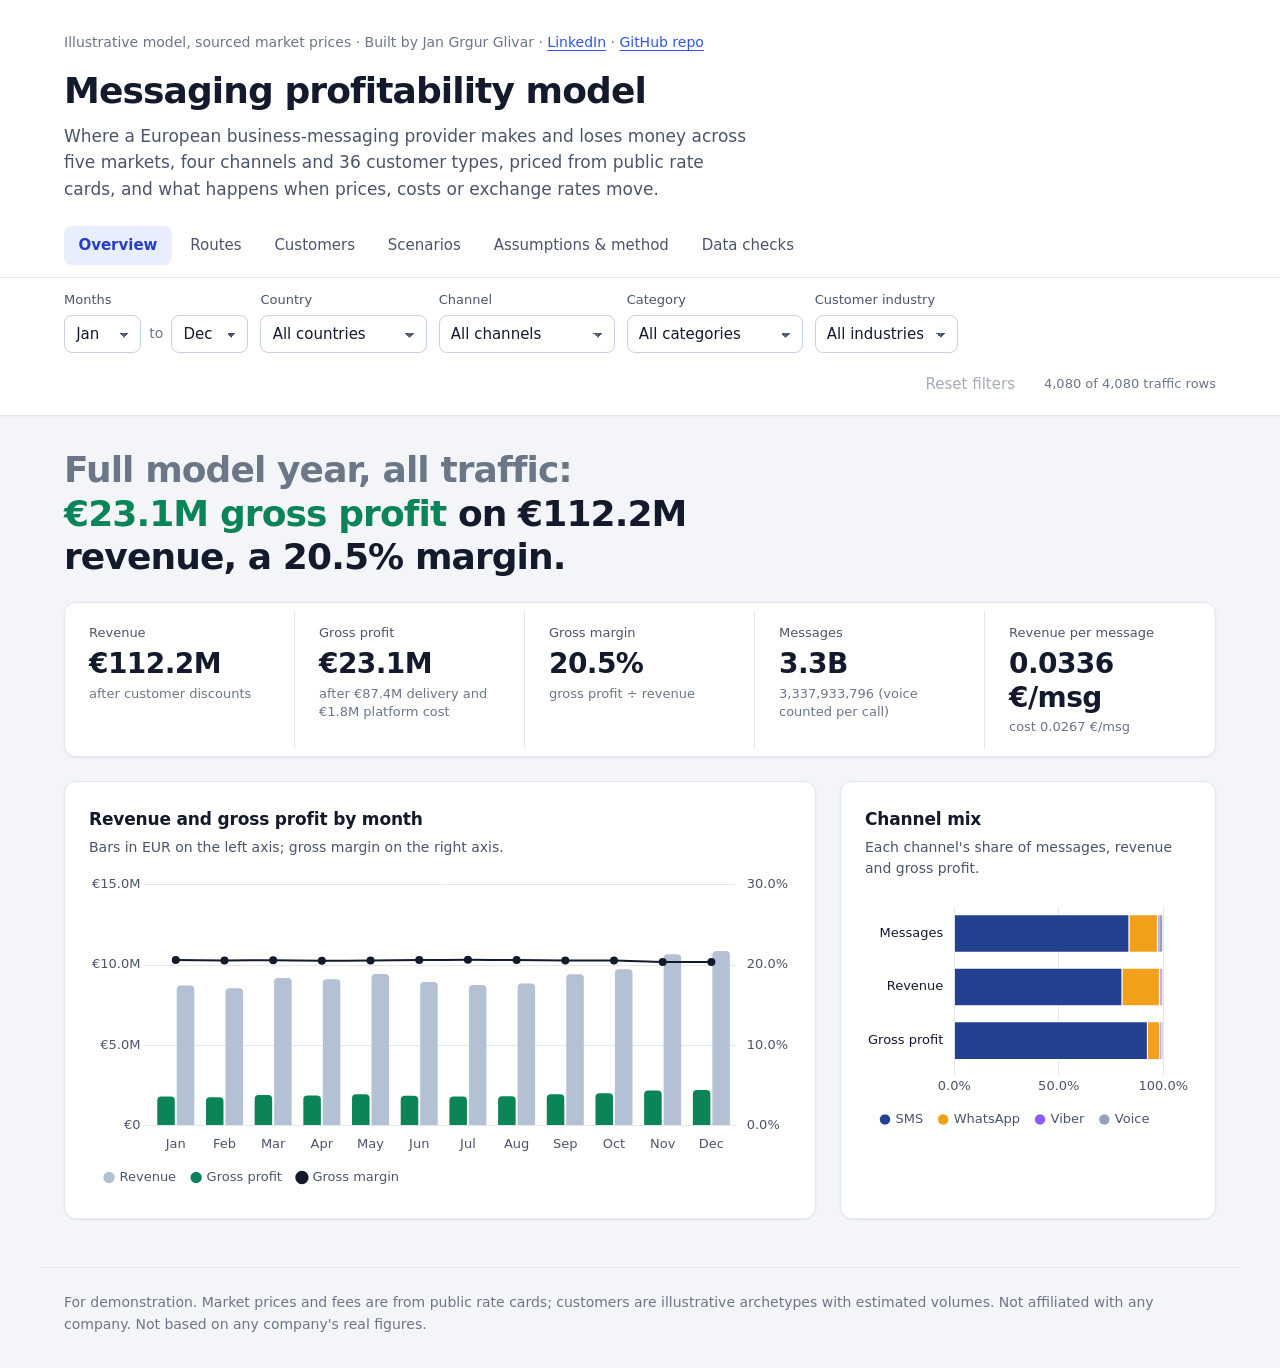
==== commit f200ab67: "Refresh visual design: cooler palette, cards and clearer type Cool grey page with white cards, a sin" ====
--- a/index.html
+++ b/index.html
@@ -106,7 +106,7 @@
       <h2 class="section-title">Routes</h2>
       <p class="section-lede" id="routes-summary" aria-live="polite"></p>
 
-      <div class="block">
+      <div class="block heatmap-card">
         <h3 class="block-title">Gross margin by country and channel</h3>
         <p class="block-note">Each cell is one route. Deeper green means a higher margin; red cells lose money. A dash means no traffic.</p>
         <div id="heatmap" class="heatmap"></div>
--- a/css/style.css
+++ b/css/style.css
@@ -1,33 +1,37 @@
 /* Messaging profitability model: styles.
-   One accent colour (indigo) for interface state only. Profit and loss have
-   their own colours and are always paired with a word or symbol. */
+   Cool, crisp light theme. One accent colour (cobalt) for interface state only.
+   Profit and loss have their own colours and are always paired with a word or
+   symbol. Content sits on white cards over a light grey page. */
 
 :root {
-  --paper: #f4f5f2;
+  --page: #f3f5f9;
   --surface: #ffffff;
-  --ink: #1d2633;
-  --ink-muted: #5a6472;
-  --rule: #d6dad3;
-  --rule-strong: #b9bfb6;
-  --accent: #2e4a8c;
-  --accent-soft: #e3e8f4;
-  --profit: #1e7357;
-  --loss: #b03a2e;
-  --revenue: #a3afbf;
-
-  --ch-sms: #4a6489;
-  --ch-whatsapp: #c08a3e;
-  --ch-viber: #8b6c9e;
-  --ch-voice: #8e9a8a;
-
-  --font-sans: "Segoe UI Variable Text", "Segoe UI", system-ui, -apple-system, "Helvetica Neue", Arial, sans-serif;
-  --font-serif: "Iowan Old Style", Charter, Cambria, "Sitka Text", Georgia, serif;
-
-  --step--1: 0.8125rem;
+  --surface-2: #f8fafc;
+  --ink: #121a2b;
+  --ink-muted: #4a5568;
+  --ink-faint: #6b7686;
+  --rule: #e3e8ef;
+  --rule-strong: #c9d1dd;
+  --accent: #2f54eb;
+  --accent-strong: #2340c4;
+  --accent-soft: #e9eefe;
+  --profit: #0b8457;
+  --loss: #d9363e;
+  --revenue: #b4c0d4;
+
+  --ch-sms: #24418f;
+  --ch-whatsapp: #f0a01a;
+  --ch-viber: #8b5cf6;
+  --ch-voice: #94a3b8;
+
+  --font-sans: "Segoe UI Variable Text", -apple-system, BlinkMacSystemFont, "SF Pro Text", "Segoe UI", system-ui, "Helvetica Neue", Arial, sans-serif;
+  --font-display: "Segoe UI Variable Display", -apple-system, BlinkMacSystemFont, "SF Pro Display", "Segoe UI", system-ui, "Helvetica Neue", Arial, sans-serif;
+
+  --step--1: 0.875rem;
   --step-0: 1rem;
   --step-1: 1.25rem;
-  --step-2: 1.625rem;
-  --step-3: 2.125rem;
+  --step-2: 1.75rem;
+  --step-3: 2.25rem;
 
   --space-1: 0.25rem;
   --space-2: 0.5rem;
@@ -37,6 +41,10 @@
   --space-6: 2rem;
   --space-7: 3rem;
 
+  --radius: 12px;
+  --radius-sm: 8px;
+  --shadow: 0 1px 2px rgba(16, 24, 40, 0.04), 0 1px 3px rgba(16, 24, 40, 0.04);
+
   --wrap: 75rem;
   color-scheme: light;
 }
@@ -47,20 +55,22 @@
 
 body {
   margin: 0;
-  background: var(--paper);
+  background: var(--page);
   color: var(--ink);
   font-family: var(--font-sans);
   font-size: var(--step-0);
-  line-height: 1.5;
+  line-height: 1.55;
   font-variant-numeric: tabular-nums;
-}
-
-a { color: var(--accent); text-underline-offset: 0.15em; }
-a:hover { text-decoration-thickness: 2px; }
+  -webkit-font-smoothing: antialiased;
+}
+
+a { color: var(--accent); text-underline-offset: 0.18em; }
+a:hover { color: var(--accent-strong); text-decoration-thickness: 2px; }
 
 :focus-visible {
   outline: 2px solid var(--accent);
   outline-offset: 2px;
+  border-radius: 4px;
 }
 
 .wrap {
@@ -88,9 +98,27 @@
   padding: var(--space-2) var(--space-3);
   background: var(--surface);
   border: 1px solid var(--accent);
+  border-radius: var(--radius-sm);
   z-index: 10;
 }
 .skip-link:focus { top: var(--space-4); }
+
+/* Shared card look: white, hairline border, soft corners, barely-there shadow. */
+.card,
+.ledger,
+.chart,
+.heatmap-card,
+.table-scroll,
+.customer-panel,
+.scenario-controls,
+.checks,
+.formulas,
+.disclaimer {
+  background: var(--surface);
+  border: 1px solid var(--rule);
+  border-radius: var(--radius);
+  box-shadow: var(--shadow);
+}
 
 /* ---------- Masthead ---------- */
 
@@ -99,33 +127,37 @@
   border-bottom: 1px solid var(--rule);
 }
 
-.masthead > .wrap:first-child { padding-top: var(--space-5); }
+.masthead > .wrap:first-child { padding-top: var(--space-6); }
 
 .byline {
   margin: 0 0 var(--space-4);
   font-size: var(--step--1);
-  color: var(--ink-muted);
+  color: var(--ink-faint);
 }
 
 h1 {
   margin: 0;
-  font-size: var(--step-2);
-  line-height: 1.2;
-  font-weight: 650;
-  letter-spacing: -0.01em;
+  font-family: var(--font-display);
+  font-size: clamp(1.75rem, 1.4rem + 1.2vw, 2.25rem);
+  line-height: 1.15;
+  font-weight: 700;
+  letter-spacing: -0.025em;
 }
 
 .lede {
-  margin: var(--space-2) 0 var(--space-5);
-  max-width: 62ch;
+  margin: var(--space-3) 0 var(--space-5);
+  max-width: 64ch;
+  font-size: 1.0625rem;
   color: var(--ink-muted);
 }
 
 /* ---------- Tabs ---------- */
+
+.tabs { padding-bottom: var(--space-3); }
 
 .tabs [role="tablist"] {
   display: flex;
-  gap: var(--space-5);
+  gap: var(--space-1);
   overflow-x: auto;
   scrollbar-width: none;
 }
@@ -134,21 +166,22 @@
   appearance: none;
   border: 0;
   background: none;
-  padding: var(--space-3) 0;
+  padding: 0.5rem 0.9rem;
+  border-radius: var(--radius-sm);
   font: inherit;
   font-size: 0.9375rem;
+  font-weight: 500;
   color: var(--ink-muted);
   white-space: nowrap;
   cursor: pointer;
-  border-bottom: 3px solid transparent;
-}
-
-[role="tab"]:hover { color: var(--ink); }
+}
+
+[role="tab"]:hover { color: var(--ink); background: var(--surface-2); }
 
 [role="tab"][aria-selected="true"] {
-  color: var(--ink);
+  color: var(--accent-strong);
+  background: var(--accent-soft);
   font-weight: 600;
-  border-bottom-color: var(--accent);
 }
 
 /* ---------- Filter bar ---------- */
@@ -157,16 +190,17 @@
   position: sticky;
   top: 0;
   z-index: 5;
-  background: color-mix(in srgb, var(--paper) 92%, transparent);
-  backdrop-filter: blur(6px);
+  background: color-mix(in srgb, var(--surface) 94%, transparent);
+  backdrop-filter: blur(8px);
   border-bottom: 1px solid var(--rule);
+  box-shadow: 0 1px 2px rgba(16, 24, 40, 0.04);
 }
 
 .filters {
   display: flex;
   flex-wrap: wrap;
   align-items: flex-end;
-  gap: var(--space-3) var(--space-5);
+  gap: var(--space-3);
   padding-block: var(--space-3);
   margin-block: 0;
 }
@@ -174,7 +208,7 @@
 .filter {
   display: flex;
   flex-direction: column;
-  gap: var(--space-1);
+  gap: 0.3rem;
   margin: 0;
   padding: 0;
   border: 0;
@@ -184,7 +218,8 @@
 .filter > label,
 .filter > legend {
   padding: 0;
-  font-size: var(--step--1);
+  font-size: 0.8125rem;
+  font-weight: 500;
   color: var(--ink-muted);
 }
 
@@ -194,30 +229,37 @@
   align-items: center;
   gap: var(--space-2);
 }
-.filter--months legend { width: 100%; margin-bottom: var(--space-1); }
-.filter--months > span { font-size: var(--step--1); color: var(--ink-muted); }
+.filter--months legend { width: 100%; margin-bottom: 0.3rem; }
+.filter--months > span { font-size: var(--step--1); color: var(--ink-faint); }
 
 select {
   font: inherit;
   font-size: 0.9375rem;
   color: var(--ink);
-  background: var(--surface);
+  background-color: var(--surface);
   border: 1px solid var(--rule-strong);
-  border-radius: 4px;
-  padding: 0.3rem 1.75rem 0.3rem 0.5rem;
-  min-height: 2.125rem;
+  border-radius: var(--radius-sm);
+  padding: 0.4rem 2rem 0.4rem 0.7rem;
+  min-height: 2.375rem;
   max-width: 14rem;
   appearance: none;
   background-image: linear-gradient(45deg, transparent 50%, var(--ink-muted) 50%),
     linear-gradient(135deg, var(--ink-muted) 50%, transparent 50%);
-  background-position: calc(100% - 0.85rem) 55%, calc(100% - 0.55rem) 55%;
+  background-position: calc(100% - 1rem) 55%, calc(100% - 0.7rem) 55%;
   background-size: 0.3rem 0.3rem;
   background-repeat: no-repeat;
-}
+  transition: border-color 150ms ease, box-shadow 150ms ease;
+}
+select:hover { border-color: var(--ink-faint); }
+
+/* Dropdowns size to their longest option; cap them so the whole filter bar fits on one row. */
+.filters select { max-width: 11rem; }
 
 select.is-active {
   border-color: var(--accent);
   background-color: var(--accent-soft);
+  color: var(--accent-strong);
+  font-weight: 500;
 }
 
 .filter--actions {
@@ -230,21 +272,23 @@
 .button-quiet {
   font: inherit;
   font-size: 0.9375rem;
+  font-weight: 500;
   color: var(--accent);
   background: none;
   border: 1px solid transparent;
-  border-radius: 4px;
-  padding: 0.3rem 0.5rem;
-  min-height: 2.125rem;
+  border-radius: var(--radius-sm);
+  padding: 0.4rem 0.75rem;
+  min-height: 2.375rem;
   cursor: pointer;
-}
-.button-quiet:hover:not(:disabled) { border-color: var(--rule-strong); background: var(--surface); }
-.button-quiet:disabled { color: var(--ink-muted); cursor: default; opacity: 0.6; }
+  transition: background-color 150ms ease, border-color 150ms ease;
+}
+.button-quiet:hover:not(:disabled) { background: var(--accent-soft); color: var(--accent-strong); }
+.button-quiet:disabled { color: var(--ink-faint); cursor: default; opacity: 0.6; }
 
 .filter-count {
   margin: 0;
-  font-size: var(--step--1);
-  color: var(--ink-muted);
+  font-size: 0.8125rem;
+  color: var(--ink-faint);
 }
 
 /* ---------- Main ---------- */
@@ -256,45 +300,46 @@
 .load-error {
   padding: var(--space-4);
   border-left: 3px solid var(--loss);
+  border-radius: var(--radius-sm);
   background: var(--surface);
 }
 
 .placeholder { color: var(--ink-muted); }
 
-/* The statement: the one typographic moment on the page. */
+/* The statement: the headline result, rewritten as the filters change. */
 .statement {
-  margin: 0 0 var(--space-6);
-  max-width: 34ch;
-  font-family: var(--font-serif);
-  font-size: clamp(1.5rem, 1.1rem + 1.6vw, var(--step-3));
-  line-height: 1.25;
-  font-weight: 400;
-  font-variant-numeric: lining-nums tabular-nums;
+  margin: 0 0 var(--space-5);
+  max-width: 30ch;
+  font-family: var(--font-display);
+  font-size: clamp(1.625rem, 1.2rem + 1.5vw, var(--step-3));
+  line-height: 1.2;
+  font-weight: 700;
+  letter-spacing: -0.025em;
   text-wrap: balance;
 }
 
-.statement .scope { color: var(--ink-muted); }
+.statement .scope { color: var(--ink-faint); font-weight: 600; }
 .statement .figure { white-space: nowrap; }
 .statement .figure--profit { color: var(--profit); }
 .statement .figure--loss { color: var(--loss); }
 
-/* KPI ledger: one row of figures, separated by rules rather than boxed. */
+/* KPI row: one card, five figures separated by thin dividers. */
 .ledger {
   display: grid;
   grid-template-columns: repeat(5, minmax(0, 1fr));
-  margin: 0 0 var(--space-7);
-  border-top: 1px solid var(--rule-strong);
+  margin: 0 0 var(--space-5);
+  padding: var(--space-2) 0;
 }
 
 .ledger > div {
-  padding: var(--space-3) var(--space-4) var(--space-3) 0;
+  padding: var(--space-3) var(--space-5);
   border-right: 1px solid var(--rule);
-  margin-right: var(--space-4);
-}
-.ledger > div:last-child { border-right: 0; margin-right: 0; }
+}
+.ledger > div:last-child { border-right: 0; }
 
 .ledger dt {
-  font-size: var(--step--1);
+  font-size: 0.8125rem;
+  font-weight: 500;
   color: var(--ink-muted);
 }
 
@@ -302,8 +347,10 @@
 
 .ledger .value {
   display: block;
-  font-size: var(--step-2);
-  font-weight: 600;
+  font-family: var(--font-display);
+  font-size: 1.75rem;
+  font-weight: 700;
+  letter-spacing: -0.02em;
   line-height: 1.2;
   margin-block: var(--space-1);
 }
@@ -312,16 +359,16 @@
 
 .ledger .detail {
   display: block;
-  font-size: var(--step--1);
-  color: var(--ink-muted);
+  font-size: 0.8125rem;
+  line-height: 1.4;
+  color: var(--ink-faint);
 }
 
 .loss-mark {
-  font-size: 0.6em;
-  font-weight: 600;
-  vertical-align: 0.25em;
-  margin-left: 0.35em;
-  letter-spacing: 0.02em;
+  font-size: 0.55em;
+  font-weight: 700;
+  vertical-align: 0.3em;
+  margin-left: 0.4em;
 }
 
 /* ---------- Charts ---------- */
@@ -329,17 +376,18 @@
 .charts {
   display: grid;
   grid-template-columns: minmax(0, 2fr) minmax(0, 1fr);
-  gap: var(--space-6);
-}
-
-.chart { margin: 0; min-width: 0; }
+  gap: var(--space-5);
+}
+
+.chart { margin: 0; min-width: 0; padding: var(--space-5); }
 
 .chart figcaption { margin-bottom: var(--space-4); }
 
 .chart h3 {
   margin: 0;
-  font-size: var(--step-0);
-  font-weight: 600;
+  font-size: 1.0625rem;
+  font-weight: 650;
+  letter-spacing: -0.01em;
 }
 
 .chart figcaption p {
@@ -357,35 +405,36 @@
   color: var(--ink-muted);
 }
 
-/* ---------- Section layout (Routes, Customers) ---------- */
+/* ---------- Section layout ---------- */
 
 .section-title {
   margin: 0;
+  font-family: var(--font-display);
   font-size: var(--step-2);
-  font-weight: 600;
+  font-weight: 700;
+  letter-spacing: -0.02em;
   line-height: 1.2;
 }
 
 .section-lede {
   margin: var(--space-2) 0 var(--space-6);
-  max-width: 62ch;
-  font-family: var(--font-serif);
-  font-size: var(--step-1);
-  line-height: 1.4;
-  font-variant-numeric: lining-nums tabular-nums;
-}
-
-.block { margin: 0 0 var(--space-7); min-width: 0; }
+  max-width: 66ch;
+  font-size: 1.125rem;
+  line-height: 1.5;
+  color: var(--ink);
+}
+
+.block { margin: 0 0 var(--space-6); min-width: 0; }
 
 .block-head {
   display: flex;
-  align-items: baseline;
+  align-items: center;
   justify-content: space-between;
   gap: var(--space-4);
   margin-bottom: var(--space-3);
 }
 
-.block-title { margin: 0; font-size: var(--step-0); font-weight: 600; }
+.block-title { margin: 0; font-size: 1.0625rem; font-weight: 650; letter-spacing: -0.01em; }
 
 .block-note {
   margin: var(--space-1) 0 var(--space-4);
@@ -395,16 +444,20 @@
 
 /* ---------- Heatmap ---------- */
 
+.heatmap-card { padding: var(--space-5); }
+.heatmap-card .block-note { margin-bottom: var(--space-3); }
+
 .heatmap table {
   border-collapse: separate;
-  border-spacing: 3px;
+  border-spacing: 6px;
   width: 100%;
-  max-width: 46rem;
+  max-width: 52rem;
   table-layout: fixed;
+  margin-left: -6px;
 }
 
 .heatmap th {
-  font-size: var(--step--1);
+  font-size: 0.8125rem;
   font-weight: 600;
   color: var(--ink-muted);
   text-align: left;
@@ -412,30 +465,27 @@
 }
 
 .heatmap thead th { text-align: center; }
-.heatmap tbody th { width: 9.5rem; color: var(--ink); font-weight: 500; }
+.heatmap tbody th { width: 9.5rem; color: var(--ink); font-weight: 600; font-size: 0.9375rem; }
 
 .heatmap td {
-  height: 3.75rem;
+  height: 4rem;
   padding: var(--space-2);
   text-align: center;
   vertical-align: middle;
-  border-radius: 3px;
-  background-color: var(--surface);
+  border-radius: var(--radius-sm);
+  background-color: var(--surface-2);
   transition: background-color 450ms ease-out, box-shadow 450ms ease-out, color 450ms ease-out;
 }
 
-.heatmap .cell-margin { display: block; font-weight: 600; font-size: 1.0625rem; }
-.heatmap .cell-revenue { display: block; font-size: var(--step--1); color: var(--ink-muted); }
+.heatmap .cell-margin { display: block; font-weight: 700; font-size: 1.125rem; letter-spacing: -0.01em; }
+.heatmap .cell-revenue { display: block; font-size: 0.8125rem; color: var(--ink-muted); }
 .heatmap td.is-loss { box-shadow: inset 0 0 0 2px var(--loss); }
 .heatmap td.corner { background: transparent; height: auto; }
-.heatmap td.is-empty { color: var(--ink-muted); background-color: transparent; box-shadow: inset 0 0 0 1px var(--rule); }
+.heatmap td.is-empty { color: var(--ink-faint); background-color: transparent; box-shadow: inset 0 0 0 1px var(--rule); }
 
 /* ---------- Data tables ---------- */
 
-.table-scroll {
-  overflow-x: auto;
-  border-top: 1px solid var(--rule-strong);
-}
+.table-scroll { overflow-x: auto; }
 
 .data-table {
   width: 100%;
@@ -445,28 +495,31 @@
 
 .data-table th,
 .data-table td {
-  padding: 0.55rem var(--space-3);
+  padding: 0.7rem var(--space-4);
   border-bottom: 1px solid var(--rule);
   text-align: left;
   white-space: nowrap;
 }
+.data-table tbody tr:last-child > * { border-bottom: 0; }
 
 .data-table .num { text-align: right; }
 
-.data-table thead th { padding: 0; vertical-align: bottom; }
-
-.data-table tbody th { font-weight: 500; }
+.data-table thead th { padding: 0; vertical-align: bottom; background: var(--surface-2); }
+.data-table thead th:first-child { border-top-left-radius: var(--radius); }
+.data-table thead th:last-child { border-top-right-radius: var(--radius); }
+
+.data-table tbody th { font-weight: 600; }
 
 .sort-button {
   display: inline-flex;
   align-items: center;
-  gap: 0.3em;
+  gap: 0.35em;
   width: 100%;
-  padding: 0.55rem var(--space-3);
+  padding: 0.65rem var(--space-4);
   border: 0;
   background: none;
   font: inherit;
-  font-size: var(--step--1);
+  font-size: 0.8125rem;
   font-weight: 600;
   color: var(--ink-muted);
   text-align: inherit;
@@ -475,13 +528,13 @@
 .num .sort-button { justify-content: flex-end; }
 .sort-button:hover { color: var(--ink); }
 [aria-sort="ascending"] .sort-button,
-[aria-sort="descending"] .sort-button { color: var(--ink); }
+[aria-sort="descending"] .sort-button { color: var(--accent-strong); }
 .sort-arrow { font-size: 0.7em; min-width: 0.8em; }
 
+.data-table tbody tr { transition: background-color 120ms ease; }
+.data-table tbody tr:hover { background: var(--surface-2); }
 .data-table tbody tr.is-clickable { cursor: pointer; }
-.data-table tbody tr.is-clickable:hover { background: var(--surface); }
 .data-table tbody tr[aria-selected="true"] { background: var(--accent-soft); }
-.data-table tr.is-loss .profit-cell { color: var(--loss); }
 .data-table .empty { color: var(--ink-muted); text-align: center; padding: var(--space-5); }
 
 .row-button {
@@ -489,21 +542,20 @@
   border: 0;
   background: none;
   font: inherit;
+  font-weight: 600;
   color: var(--accent);
   text-align: left;
   cursor: pointer;
-  text-decoration: underline;
-  text-decoration-color: color-mix(in srgb, var(--accent) 35%, transparent);
-  text-underline-offset: 0.15em;
-}
+}
+.row-button:hover { color: var(--accent-strong); text-decoration: underline; text-underline-offset: 0.18em; }
 
 .loss-badge {
   display: inline-block;
   margin-left: 0.5em;
-  padding: 0 0.4em;
-  border-radius: 3px;
+  padding: 0.05em 0.5em;
+  border-radius: 999px;
   font-size: 0.75rem;
-  font-weight: 600;
+  font-weight: 700;
   line-height: 1.5;
   color: var(--loss);
   background: color-mix(in srgb, var(--loss) 10%, transparent);
@@ -524,30 +576,30 @@
   max-width: 48rem;
   scroll-margin-top: 7rem; /* stay clear of the sticky filter bar when scrolled into view */
   padding: var(--space-5);
-  background: var(--surface);
-  border: 1px solid var(--rule);
-  border-radius: 4px;
-}
-
-.customer-panel h3 { margin: 0; font-size: var(--step-1); line-height: 1.25; }
+}
+
+.customer-panel h3 { margin: 0; font-family: var(--font-display); font-size: var(--step-1); font-weight: 700; letter-spacing: -0.015em; line-height: 1.25; }
 .customer-panel .detail-meta { margin: var(--space-1) 0 var(--space-3); font-size: var(--step--1); color: var(--ink-muted); }
 .customer-panel .detail-note { margin: 0 0 var(--space-4); font-size: var(--step--1); color: var(--ink-muted); }
 .customer-panel .detail-empty { margin: 0; color: var(--ink-muted); }
 
 .customer-panel dl {
   display: grid;
-  grid-template-columns: 1fr 1fr;
+  grid-template-columns: repeat(4, minmax(0, 1fr));
   gap: var(--space-3) var(--space-4);
   margin: 0 0 var(--space-5);
-}
-.customer-panel dt { font-size: var(--step--1); color: var(--ink-muted); }
-.customer-panel dd { margin: 0; font-size: var(--step-1); font-weight: 600; }
+  padding: var(--space-4);
+  background: var(--surface-2);
+  border-radius: var(--radius-sm);
+}
+.customer-panel dt { font-size: 0.8125rem; color: var(--ink-muted); }
+.customer-panel dd { margin: 0; font-family: var(--font-display); font-size: var(--step-1); font-weight: 700; }
 .customer-panel dd.is-loss { color: var(--loss); }
 
 .customer-panel table { width: 100%; border-collapse: collapse; font-size: var(--step--1); }
-.customer-panel th, .customer-panel td { padding: 0.35rem 0; border-bottom: 1px solid var(--rule); text-align: left; }
+.customer-panel th, .customer-panel td { padding: 0.45rem 0; border-bottom: 1px solid var(--rule); text-align: left; }
 .customer-panel .num { text-align: right; }
-.customer-panel caption { text-align: left; font-weight: 600; font-size: var(--step--1); padding-bottom: var(--space-2); }
+.customer-panel caption { text-align: left; font-weight: 650; font-size: var(--step--1); padding-bottom: var(--space-2); }
 
 /* ---------- Scenarios ---------- */
 
@@ -561,42 +613,45 @@
   display: flex;
   flex-direction: column;
   gap: var(--space-1);
-  padding: var(--space-3) var(--space-4);
-  border: 1px solid var(--rule-strong);
-  border-radius: 4px;
+  padding: var(--space-4);
+  border: 1px solid var(--rule);
+  border-radius: var(--radius);
   background: var(--surface);
+  box-shadow: var(--shadow);
   font: inherit;
   text-align: left;
   color: var(--ink);
   cursor: pointer;
+  transition: border-color 150ms ease, box-shadow 150ms ease, background-color 150ms ease;
 }
 .preset:hover { border-color: var(--accent); }
-.preset[aria-pressed="true"] { border-color: var(--accent); box-shadow: inset 0 0 0 1px var(--accent); background: var(--accent-soft); }
-.preset strong { font-weight: 600; }
-.preset span { font-size: var(--step--1); color: var(--ink-muted); }
-.preset--reset { align-items: flex-start; justify-content: center; border-style: dashed; }
+.preset[aria-pressed="true"] { border-color: var(--accent); box-shadow: 0 0 0 3px var(--accent-soft); background: var(--accent-soft); }
+.preset strong { font-weight: 650; }
+.preset span { font-size: var(--step--1); line-height: 1.45; color: var(--ink-muted); }
+.preset--reset { align-items: flex-start; justify-content: center; border-style: dashed; box-shadow: none; background: transparent; }
 
 .scenario-layout {
   display: grid;
-  grid-template-columns: minmax(16rem, 21rem) minmax(0, 1fr);
-  gap: var(--space-6);
+  grid-template-columns: minmax(17rem, 22rem) minmax(0, 1fr);
+  gap: var(--space-5);
   align-items: start;
 }
 
-.scenario-controls { position: sticky; top: 6.5rem; }
+.scenario-controls { position: sticky; top: 6.5rem; padding: var(--space-5); }
 .scenario-controls .block-note { margin-top: 0; }
 
 .step {
-  margin: 0 0 var(--space-4);
-  padding: var(--space-3) 0 var(--space-4);
+  margin: 0 0 var(--space-3);
+  padding: var(--space-4) 0 var(--space-3);
   border: 0;
   border-top: 1px solid var(--rule);
   min-width: 0;
 }
+.step:last-child { margin-bottom: 0; padding-bottom: 0; }
 
 .step legend {
   padding: 0;
-  font-weight: 600;
+  font-weight: 650;
   display: flex;
   align-items: center;
   gap: var(--space-2);
@@ -605,20 +660,20 @@
 .step-no {
   display: inline-grid;
   place-items: center;
-  width: 1.4rem;
-  height: 1.4rem;
+  width: 1.5rem;
+  height: 1.5rem;
   border-radius: 50%;
   background: var(--accent-soft);
-  color: var(--accent);
-  font-size: var(--step--1);
+  color: var(--accent-strong);
+  font-size: 0.8125rem;
   font-weight: 700;
 }
 
 .slider { display: block; margin-top: var(--space-3); font-size: var(--step--1); color: var(--ink-muted); }
 .slider > span { display: flex; justify-content: space-between; gap: var(--space-2); }
-.slider output { color: var(--ink); font-weight: 600; }
-.slider output.is-changed { color: var(--accent); }
-.slider input[type="range"] { width: 100%; margin: var(--space-1) 0 0; accent-color: var(--accent); }
+.slider output { color: var(--ink); font-weight: 650; }
+.slider output.is-changed { color: var(--accent-strong); }
+.slider input[type="range"] { width: 100%; margin: var(--space-2) 0 0; accent-color: var(--accent); }
 
 .inline-select {
   display: flex;
@@ -633,33 +688,39 @@
   width: 5rem;
   font: inherit;
   font-size: 0.9375rem;
-  padding: 0.25rem 0.4rem;
+  padding: 0.35rem 0.5rem;
   border: 1px solid var(--rule-strong);
-  border-radius: 4px;
+  border-radius: var(--radius-sm);
   text-align: right;
 }
 
 .inline-select input[type="number"]:invalid { border-color: var(--loss); outline-color: var(--loss); }
 
 .country-checks { display: flex; flex-wrap: wrap; gap: var(--space-2) var(--space-3); margin-top: var(--space-3); font-size: var(--step--1); }
-.country-checks label { display: inline-flex; align-items: center; gap: 0.3em; }
-.country-checks input { accent-color: var(--accent); }
-
-.compare { width: 100%; max-width: 40rem; border-collapse: collapse; font-size: 0.9375rem; }
-.compare th, .compare td { padding: 0.5rem var(--space-3); border-bottom: 1px solid var(--rule); text-align: right; }
-.compare th:first-child { text-align: left; font-weight: 500; }
-.compare thead th { font-size: var(--step--1); color: var(--ink-muted); font-weight: 600; }
-.compare .up { color: var(--profit); }
-.compare .down { color: var(--loss); }
-
-.affected { display: grid; grid-template-columns: repeat(auto-fit, minmax(17rem, 1fr)); gap: 0 var(--space-6); }
+.country-checks label { display: inline-flex; align-items: center; gap: 0.35em; }
+.country-checks input { accent-color: var(--accent); width: 1rem; height: 1rem; }
+
+.compare { width: 100%; border-collapse: collapse; font-size: 0.9375rem; }
+.compare th, .compare td { padding: 0.7rem var(--space-4); border-bottom: 1px solid var(--rule); text-align: right; }
+.compare tbody tr:last-child > * { border-bottom: 0; }
+.compare th:first-child { text-align: left; font-weight: 600; }
+.compare thead th { font-size: 0.8125rem; color: var(--ink-muted); font-weight: 600; background: var(--surface-2); }
+.compare thead th:first-child { border-top-left-radius: var(--radius); }
+.compare thead th:last-child { border-top-right-radius: var(--radius); }
+.compare .up { color: var(--profit); font-weight: 600; }
+.compare .down { color: var(--loss); font-weight: 600; }
+#scenario-compare { background: var(--surface); border: 1px solid var(--rule); border-radius: var(--radius); box-shadow: var(--shadow); overflow-x: auto; }
+
+.affected { display: grid; grid-template-columns: repeat(auto-fit, minmax(17rem, 1fr)); gap: var(--space-5); }
+.affected .block { margin: 0; padding: var(--space-5); background: var(--surface); border: 1px solid var(--rule); border-radius: var(--radius); box-shadow: var(--shadow); }
 .affected table { width: 100%; border-collapse: collapse; font-size: var(--step--1); }
-.affected th, .affected td { padding: 0.4rem 0; border-bottom: 1px solid var(--rule); text-align: right; }
-.affected th:first-child, .affected td:first-child { text-align: left; }
-.affected thead th { color: var(--ink-muted); font-weight: 600; }
-.affected .up { color: var(--profit); }
-.affected .down { color: var(--loss); }
-.affected .none { color: var(--ink-muted); font-size: var(--step--1); }
+.affected th, .affected td { padding: 0.45rem 0 0.45rem var(--space-3); border-bottom: 1px solid var(--rule); text-align: right; }
+.affected tbody tr:last-child > * { border-bottom: 0; }
+.affected th:first-child, .affected td:first-child { text-align: left; padding-left: 0; }
+.affected thead th { color: var(--ink-muted); font-weight: 600; font-size: 0.8125rem; }
+.affected .up { color: var(--profit); font-weight: 600; }
+.affected .down { color: var(--loss); font-weight: 600; }
+.affected .none { margin: 0; color: var(--ink-muted); font-size: var(--step--1); }
 
 @media (max-width: 64rem) {
   .scenario-layout { grid-template-columns: minmax(0, 1fr); }
@@ -670,57 +731,59 @@
 
 .disclaimer {
   margin: 0 0 var(--space-6);
-  max-width: 70ch;
-  padding: var(--space-3) var(--space-4);
-  border-left: 3px solid var(--accent);
-  background: var(--surface);
+  max-width: 72ch;
+  padding: var(--space-4) var(--space-5);
+  border-left: 4px solid var(--accent);
   font-size: var(--step--1);
+  color: var(--ink-muted);
 }
 
 .table-filters { display: flex; flex-wrap: wrap; gap: var(--space-2) var(--space-5); margin-bottom: var(--space-3); }
 .table-filters .inline-select { margin-top: 0; justify-content: flex-start; }
 
-.data-table td.wrap-note { white-space: normal; min-width: 16rem; max-width: 34rem; font-size: var(--step--1); color: var(--ink-muted); }
+.data-table td.wrap-note { white-space: normal; min-width: 16rem; max-width: 34rem; font-size: var(--step--1); line-height: 1.45; color: var(--ink-muted); }
 .data-table .wrap-label { white-space: normal; min-width: 14rem; max-width: 22rem; }
-.data-table td.wrap-unit { white-space: normal; min-width: 7rem; max-width: 11rem; font-size: var(--step--1); }
-.muted { color: var(--ink-muted); }
+.data-table td.wrap-unit { white-space: normal; min-width: 7rem; max-width: 11rem; font-size: var(--step--1); color: var(--ink-muted); }
+.muted { color: var(--ink-faint); }
 
 .status {
   display: inline-block;
-  padding: 0 0.45em;
-  border-radius: 3px;
+  padding: 0.05em 0.55em;
+  border-radius: 999px;
   font-size: 0.75rem;
-  font-weight: 600;
+  font-weight: 700;
   line-height: 1.6;
 }
-.status--sourced { color: var(--profit); background: color-mix(in srgb, var(--profit) 10%, transparent); }
-.status--estimated { color: var(--ink-muted); background: color-mix(in srgb, var(--ink-muted) 12%, transparent); }
+.status--sourced { color: var(--profit); background: color-mix(in srgb, var(--profit) 11%, transparent); }
+.status--estimated { color: var(--ink-muted); background: color-mix(in srgb, var(--ink-muted) 11%, transparent); }
 .status--placeholder { color: var(--loss); background: color-mix(in srgb, var(--loss) 10%, transparent); }
 
-.method { max-width: 52rem; }
-.formulas { margin: var(--space-3) 0 0; }
-.formulas > div { padding: var(--space-3) 0; border-top: 1px solid var(--rule); }
-.formulas dt { font-weight: 600; }
+.method { max-width: 56rem; }
+.formulas { margin: var(--space-3) 0 0; padding: var(--space-2) var(--space-5); }
+.formulas > div { padding: var(--space-4) 0; border-top: 1px solid var(--rule); }
+.formulas > div:first-child { border-top: 0; }
+.formulas dt { font-weight: 650; }
 .formulas dd { margin: var(--space-1) 0 0; color: var(--ink-muted); }
 .formulas code, .prose code {
   display: inline-block;
   margin-right: 0.4em;
   font-family: var(--font-sans);
-  color: var(--ink);
-  background: var(--surface);
-  padding: 0 0.35em;
-  border-radius: 3px;
-  border: 1px solid var(--rule);
-}
-.formulas code { display: block; width: fit-content; margin: 0 0 var(--space-1); }
+  font-size: 0.9375rem;
+  color: var(--accent-strong);
+  background: var(--accent-soft);
+  padding: 0.05em 0.45em;
+  border-radius: 6px;
+}
+.formulas code { display: block; width: fit-content; margin: var(--space-1) 0 var(--space-2); }
 .steps-list { margin: var(--space-3) 0; padding-left: 1.4rem; }
-.steps-list li { margin-bottom: var(--space-2); color: var(--ink-muted); }
+.steps-list li { margin-bottom: var(--space-3); color: var(--ink-muted); }
+.steps-list li::marker { color: var(--accent); font-weight: 700; }
 .steps-list strong { color: var(--ink); }
 .prose { max-width: 70ch; color: var(--ink-muted); }
 
 /* ---------- Data checks ---------- */
 
-.checks { list-style: none; margin: 0; padding: 0; max-width: 56rem; }
+.checks { list-style: none; margin: 0; padding: var(--space-2) var(--space-5); max-width: 60rem; }
 .check {
   display: grid;
   grid-template-columns: 5.5rem minmax(0, 1fr);
@@ -728,11 +791,20 @@
   padding: var(--space-4) 0;
   border-top: 1px solid var(--rule);
 }
-.check-badge { font-weight: 700; font-size: var(--step--1); padding-top: 0.15em; }
-.check--pass .check-badge { color: var(--profit); }
-.check--fail .check-badge { color: var(--loss); }
+.check:first-child { border-top: 0; }
+.check-badge {
+  align-self: start;
+  justify-self: start;
+  padding: 0.1em 0.6em;
+  border-radius: 999px;
+  font-weight: 700;
+  font-size: 0.8125rem;
+}
+.check--pass .check-badge { color: var(--profit); background: color-mix(in srgb, var(--profit) 11%, transparent); }
+.check--fail .check-badge { color: var(--loss); background: color-mix(in srgb, var(--loss) 10%, transparent); }
 .check-head { display: flex; flex-wrap: wrap; align-items: baseline; gap: var(--space-1) var(--space-3); }
-.check-scope { font-size: var(--step--1); color: var(--ink-muted); }
+.check-head strong { font-weight: 650; }
+.check-scope { font-size: 0.8125rem; color: var(--ink-faint); }
 .check-detail { margin: var(--space-1) 0 0; font-size: var(--step--1); color: var(--ink-muted); }
 
 /* ---------- Footer ---------- */
@@ -741,7 +813,7 @@
   padding-block: var(--space-5) var(--space-6);
   border-top: 1px solid var(--rule);
   font-size: var(--step--1);
-  color: var(--ink-muted);
+  color: var(--ink-faint);
 }
 .footer p { margin: 0; }
 
@@ -749,8 +821,9 @@
 
 @media (max-width: 64rem) {
   .ledger { grid-template-columns: repeat(3, minmax(0, 1fr)); row-gap: var(--space-2); }
-  .ledger > div:nth-child(3) { border-right: 0; margin-right: 0; }
+  .ledger > div:nth-child(3) { border-right: 0; }
   .charts { grid-template-columns: minmax(0, 1fr); }
+  .customer-panel dl { grid-template-columns: repeat(2, minmax(0, 1fr)); }
 }
 
 @media (max-width: 40rem) {
@@ -761,13 +834,17 @@
   select { max-width: none; width: 100%; }
   .filter--months select { width: auto; flex: 1; }
   .filter--actions { margin-left: 0; flex-basis: 100%; }
-  .ledger { grid-template-columns: repeat(2, minmax(0, 1fr)); }
-  .ledger > div { border-right: 0; margin-right: 0; border-bottom: 1px solid var(--rule); }
+  .ledger { grid-template-columns: repeat(2, minmax(0, 1fr)); padding: 0; }
+  .ledger > div { border-right: 0; border-bottom: 1px solid var(--rule); padding: var(--space-3) var(--space-4); }
+  .ledger .value { font-size: 1.375rem; }
+  .chart, .heatmap-card, .customer-panel, .scenario-controls { padding: var(--space-4); }
   .chart-box { height: 16rem; }
-  .heatmap tbody th { width: 6.5rem; }
+  .heatmap table { border-spacing: 3px; margin-left: -3px; }
+  .heatmap tbody th { width: 6.5rem; font-size: 0.8125rem; }
   .heatmap td { height: 3.25rem; padding: var(--space-1); }
   .heatmap .cell-margin { font-size: 0.875rem; }
   .heatmap .cell-revenue { display: none; }
+  .check { grid-template-columns: minmax(0, 1fr); gap: var(--space-2); }
 }
 
 @media (prefers-reduced-motion: reduce) {
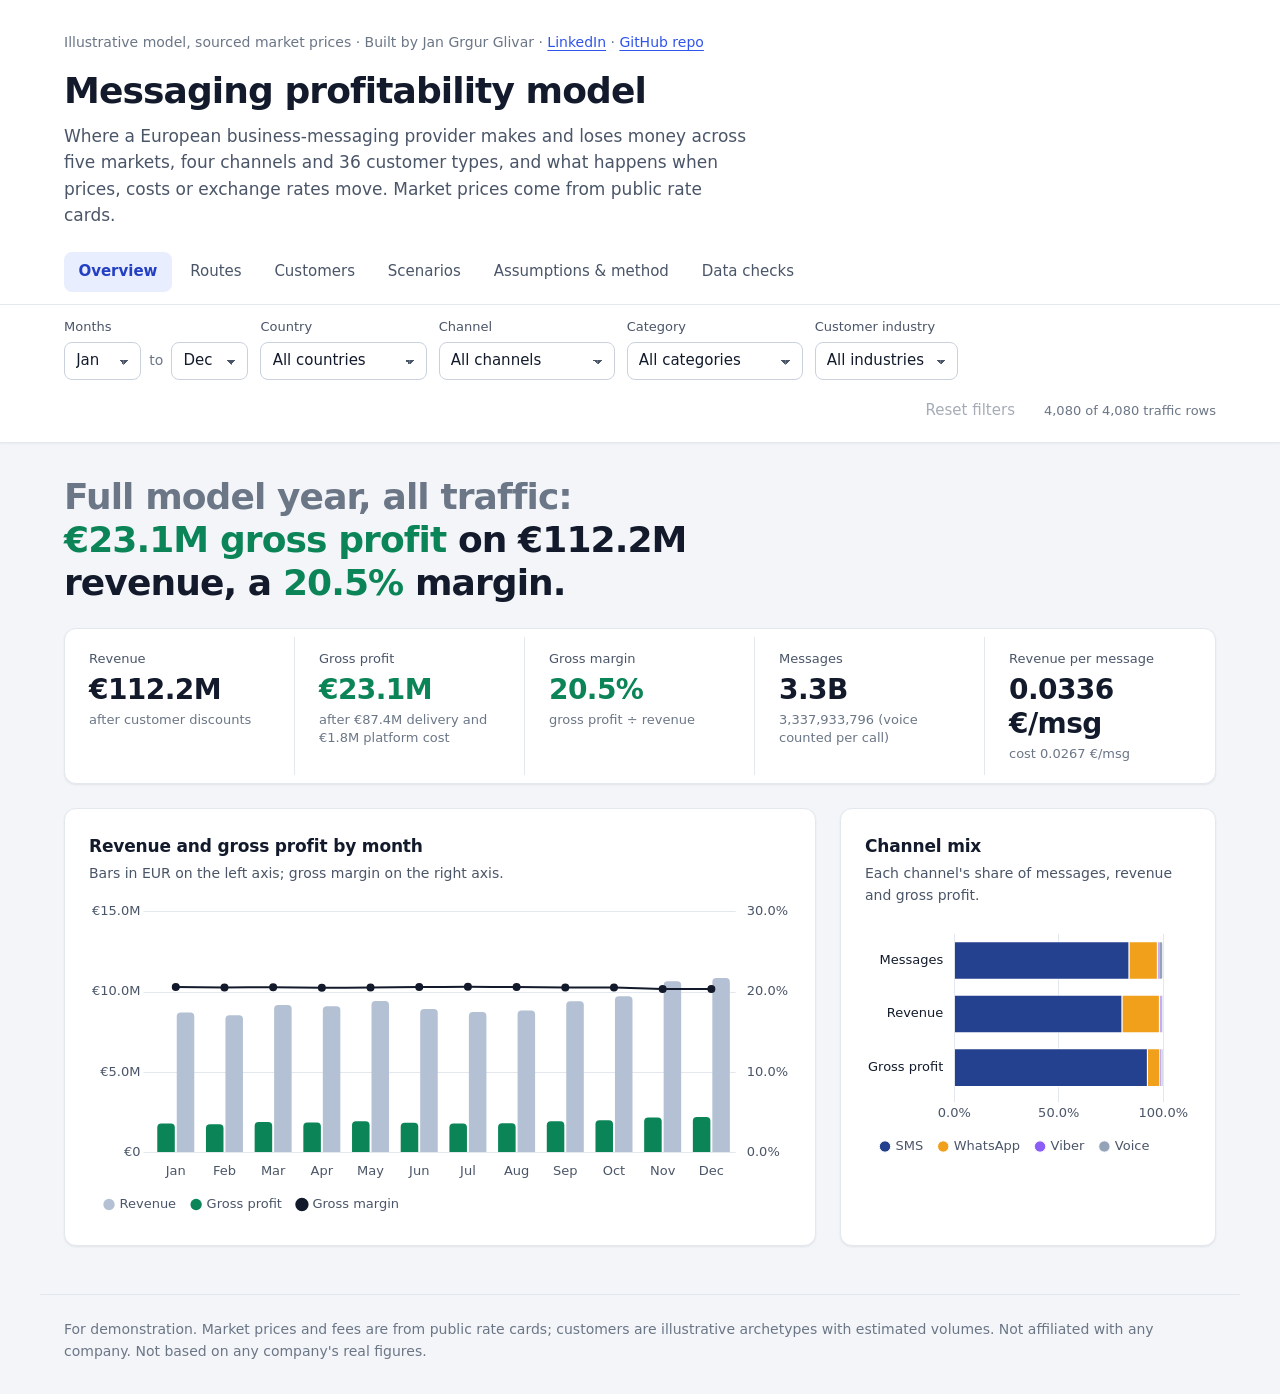
==== commit c2019176: "Colour gains and losses, fix wording, guard tabs before data loads Margins and profit figures are gr" ====
--- a/index.html
+++ b/index.html
@@ -20,8 +20,8 @@
       <h1>Messaging profitability model</h1>
       <p class="lede">
         Where a European business-messaging provider makes and loses money across five markets,
-        four channels and 36 customer types, priced from public rate cards, and what happens when
-        prices, costs or exchange rates move.
+        four channels and 36 customer types, and what happens when prices, costs or exchange rates
+        move. Market prices come from public rate cards.
       </p>
     </div>
 
@@ -129,7 +129,7 @@
         <figcaption>
           <h3>Whale curve</h3>
           <p>Customers sorted from most to least profitable, against their cumulative share of gross profit.
-            The curve rises above 100&nbsp;% when some customers lose money.</p>
+            The curve rises above 100% when some customers lose money.</p>
         </figcaption>
         <div class="chart-box chart-box--short">
           <canvas id="whale-chart" role="img"></canvas>
@@ -211,7 +211,8 @@
             <label class="inline-select">Applies to
               <select name="costChannel"></select>
             </label>
-            <div class="country-checks" id="cost-countries" role="group" aria-label="Countries the cost change applies to (none ticked = all)"></div>
+            <div class="country-checks" id="cost-countries" role="group" aria-label="Countries the cost change applies to"></div>
+            <p class="hint">With no country ticked, the change applies to all countries.</p>
           </fieldset>
 
           <fieldset class="step">
@@ -316,7 +317,7 @@
             <div>
               <dt>Whale curve</dt>
               <dd>Customers sorted by gross profit, highest first, against their cumulative share of total gross
-                profit. It rises above 100&nbsp;% when some customers lose money.</dd>
+                profit. It rises above 100% when some customers lose money.</dd>
             </div>
             <div>
               <dt>Revenue and cost per message</dt>
--- a/css/style.css
+++ b/css/style.css
@@ -371,6 +371,11 @@
   margin-left: 0.4em;
 }
 
+/* Sign colours: green for gains and positive margins, red for losses. Always
+   paired with a sign (+/−) or a word, so colour is never the only signal. */
+.pos { color: var(--profit); }
+.neg { color: var(--loss); }
+
 /* ---------- Charts ---------- */
 
 .charts {
@@ -673,6 +678,8 @@
 .slider > span { display: flex; justify-content: space-between; gap: var(--space-2); }
 .slider output { color: var(--ink); font-weight: 650; }
 .slider output.is-changed { color: var(--accent-strong); }
+.slider output.pos { color: var(--profit); }
+.slider output.neg { color: var(--loss); }
 .slider input[type="range"] { width: 100%; margin: var(--space-2) 0 0; accent-color: var(--accent); }
 
 .inline-select {
@@ -697,6 +704,7 @@
 .inline-select input[type="number"]:invalid { border-color: var(--loss); outline-color: var(--loss); }
 
 .country-checks { display: flex; flex-wrap: wrap; gap: var(--space-2) var(--space-3); margin-top: var(--space-3); font-size: var(--step--1); }
+.hint { margin: var(--space-2) 0 0; font-size: 0.8125rem; color: var(--ink-faint); }
 .country-checks label { display: inline-flex; align-items: center; gap: 0.35em; }
 .country-checks input { accent-color: var(--accent); width: 1rem; height: 1rem; }
 
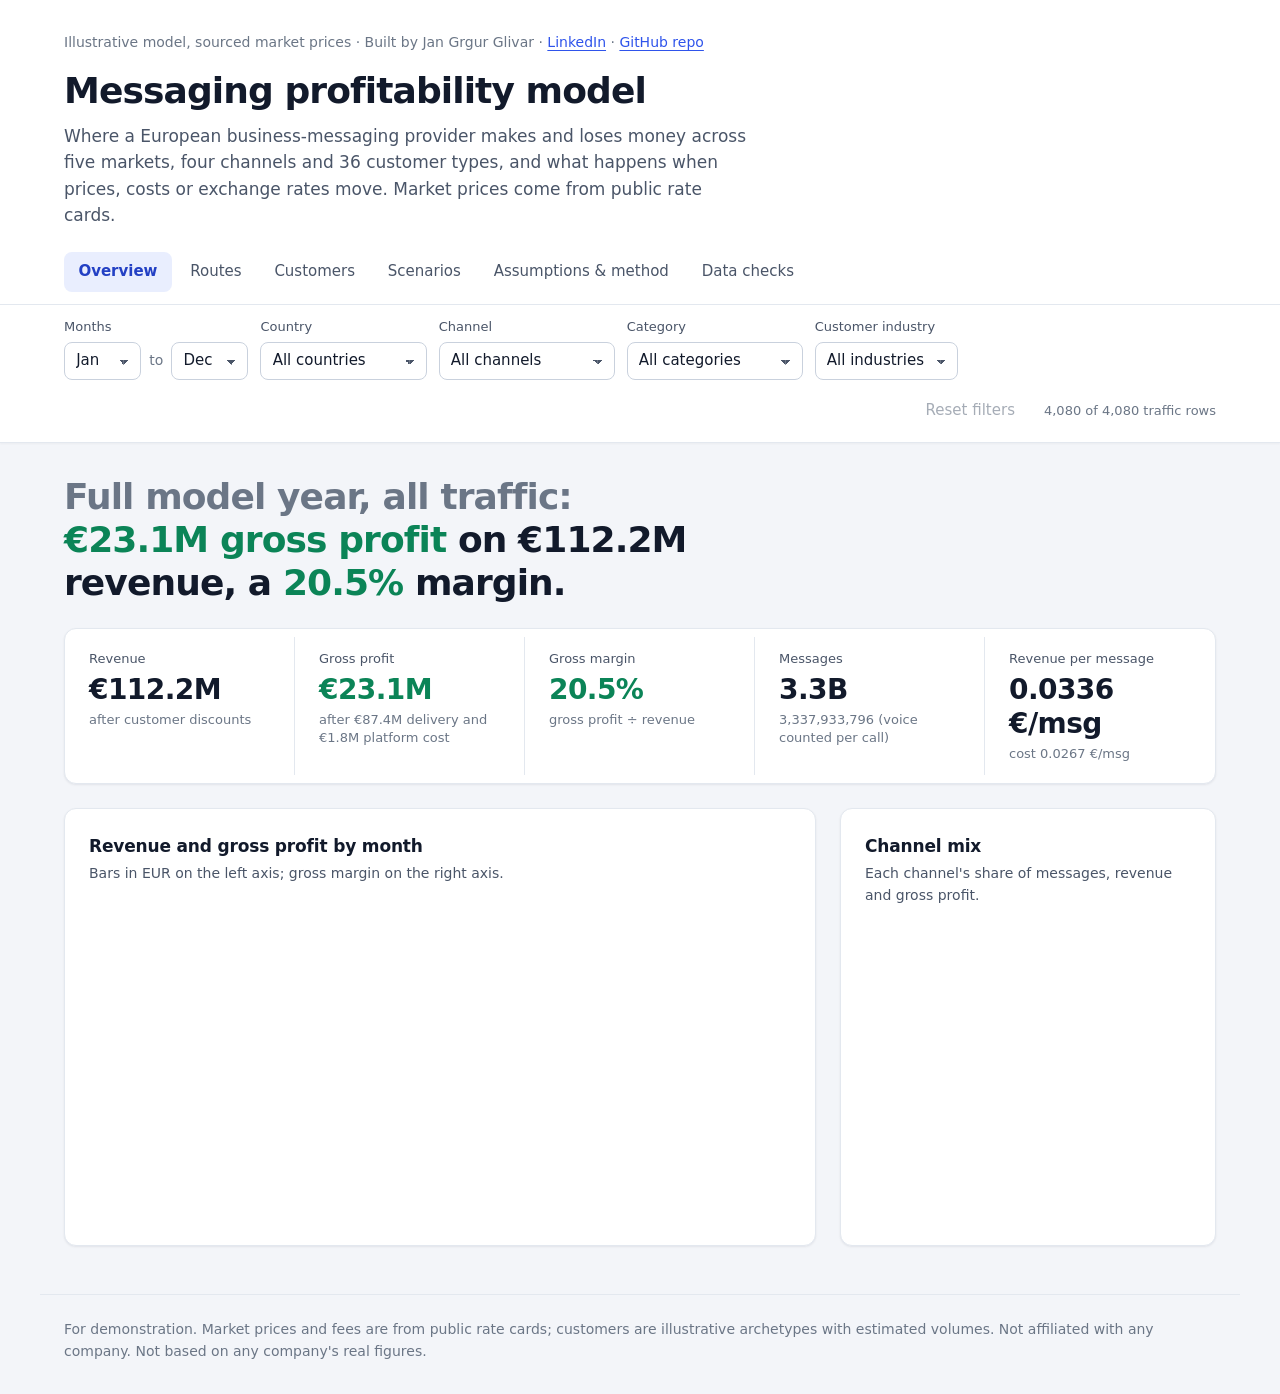
==== commit 73e85956: "Add cost headroom, link previews, favicon and README tour Routes table gains a cost headroom column " ====
--- a/index.html
+++ b/index.html
@@ -5,6 +5,23 @@
   <meta name="viewport" content="width=device-width, initial-scale=1">
   <title>Messaging profitability model</title>
   <meta name="description" content="Interactive model of a business-messaging provider's gross margin by country, channel and customer, priced from public rate cards, with what-if scenarios. Customers are illustrative.">
+  <link rel="icon" href="favicon.svg" type="image/svg+xml">
+  <link rel="apple-touch-icon" href="apple-touch-icon.png">
+  <meta name="theme-color" content="#2f54eb">
+  <link rel="canonical" href="https://jangrgur-cmd.github.io/messaging-profitability/">
+
+  <!-- Link previews (LinkedIn, Slack, email): title, description and image card. -->
+  <meta property="og:type" content="website">
+  <meta property="og:url" content="https://jangrgur-cmd.github.io/messaging-profitability/">
+  <meta property="og:title" content="Messaging profitability model">
+  <meta property="og:description" content="Interactive dashboard: where a European business-messaging provider makes and loses money, and what happens when operator prices, FX or channel mix change. Built by Jan Grgur Glivar.">
+  <meta property="og:image" content="https://jangrgur-cmd.github.io/messaging-profitability/docs/screenshots/og-image.png">
+  <meta property="og:image:width" content="1200">
+  <meta property="og:image:height" content="630">
+  <meta property="og:image:alt" content="Messaging profitability model: headline result, KPIs and monthly revenue and gross profit chart">
+  <meta name="twitter:card" content="summary_large_image">
+  <meta name="author" content="Jan Grgur Glivar">
+
   <link rel="stylesheet" href="css/style.css">
 </head>
 <body>
@@ -117,6 +134,8 @@
           <h3 class="block-title">All routes</h3>
           <button type="button" class="button-quiet" id="routes-csv">Download CSV</button>
         </div>
+        <p class="block-note">Cost headroom: how much the route's delivery cost (operator, Meta or Viber fees) could rise,
+          with customer prices unchanged, before it stops making money. A negative value means the route already loses money.</p>
         <div id="routes-table"></div>
       </div>
     </section>
@@ -308,6 +327,13 @@
             <div>
               <dt>Gross margin</dt>
               <dd><code>gross profit ÷ revenue</code> Shown as "n/a" when revenue is zero.</dd>
+            </div>
+            <div>
+              <dt>Cost headroom</dt>
+              <dd><code>gross profit ÷ delivery cost</code>
+                How far delivery cost can rise, with prices unchanged, before a route breaks even: the margin of safety
+                to bring into an operator negotiation. Raising that route's operator cost by this amount on the Scenarios
+                tab brings its gross profit to zero.</dd>
             </div>
             <div>
               <dt>Route</dt>
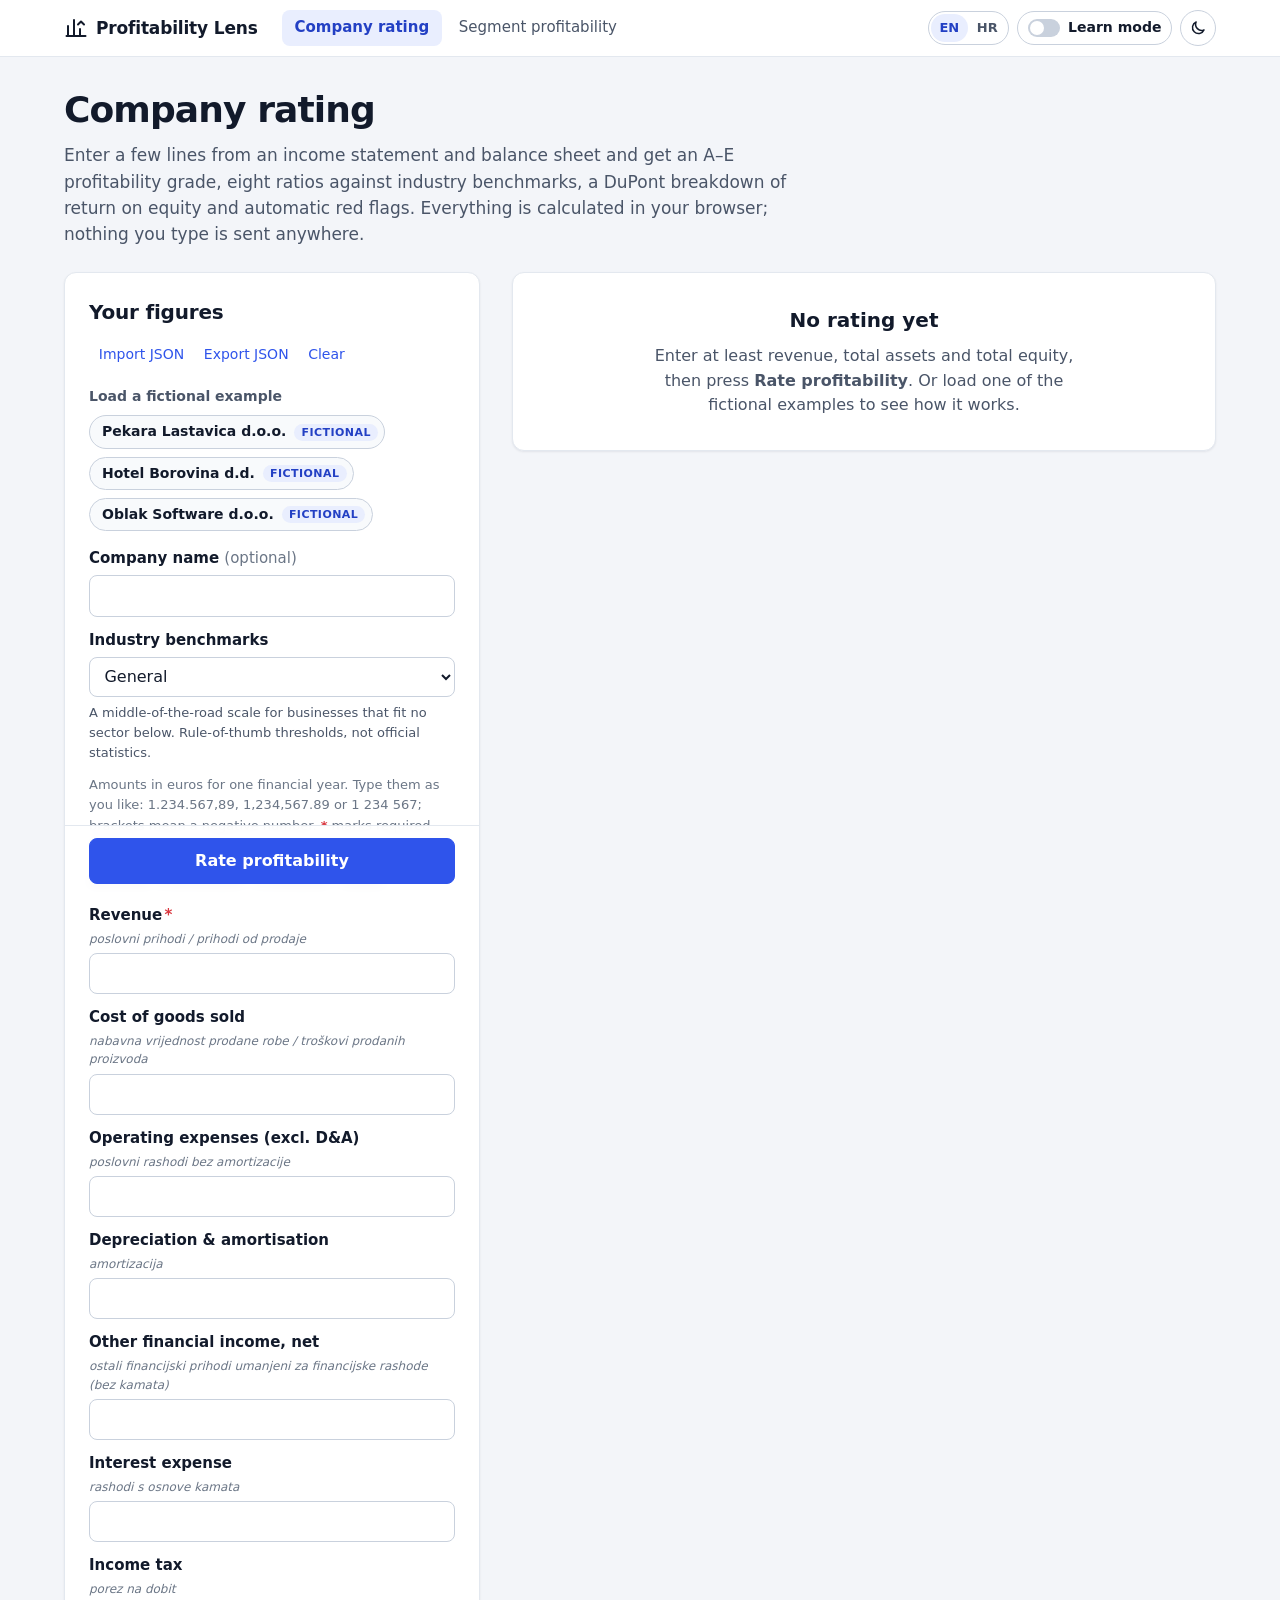
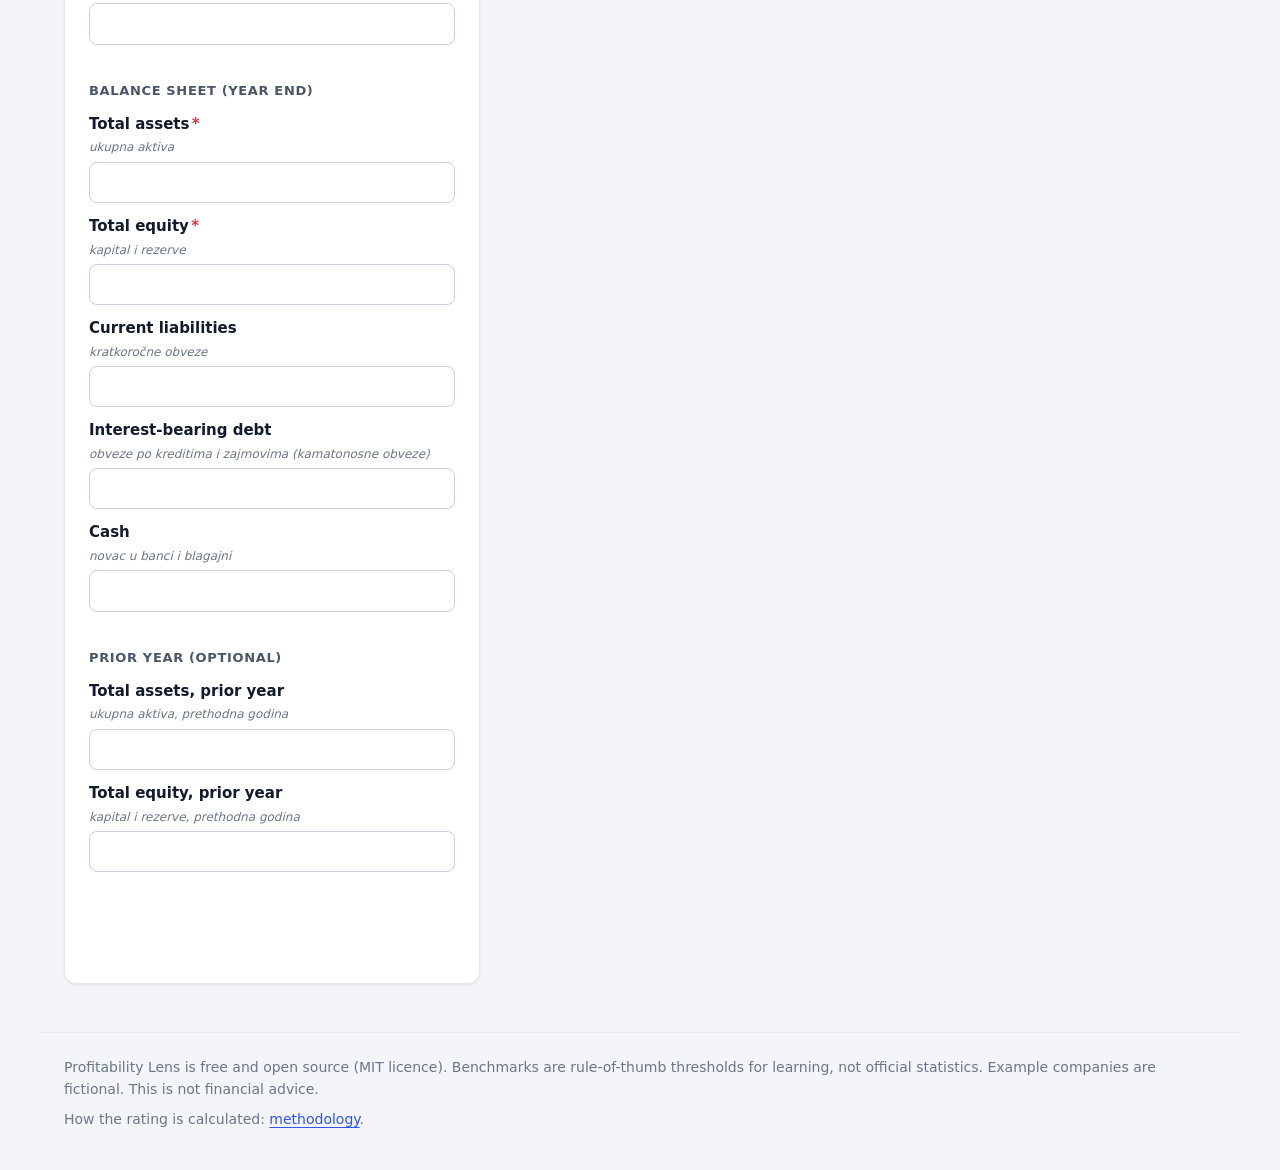
==== commit 0f5539f8: "Add the Company rating page, shared design, Learn mode and EN/HR languages Phase 2. The Company rati" ====
--- a/index.html
+++ b/index.html
@@ -3,389 +3,80 @@
 <head>
   <meta charset="utf-8">
   <meta name="viewport" content="width=device-width, initial-scale=1">
-  <title>Messaging profitability model</title>
-  <meta name="description" content="Interactive model of a business-messaging provider's gross margin by country, channel and customer, priced from public rate cards, with what-if scenarios. Customers are illustrative.">
-  <link rel="icon" href="favicon.svg" type="image/svg+xml">
-  <link rel="apple-touch-icon" href="apple-touch-icon.png">
+  <!-- The title and description stay in English here for link previews and search engines;
+       the page sets the title in the interface language (rating.page.title). -->
+  <title data-i18n="rating.page.title">Company rating · Profitability Lens</title>
+  <meta name="description" content="Free, open-source profitability rating that runs in your browser: enter a few lines from an income statement and balance sheet and get an A–E grade, eight ratios with benchmark bands, a DuPont breakdown and red flags. Your data never leaves the browser. English and Croatian.">
   <meta name="theme-color" content="#2f54eb">
-  <link rel="canonical" href="https://jangrgur-cmd.github.io/messaging-profitability/">
-
-  <!-- Link previews (LinkedIn, Slack, email): title, description and image card. -->
-  <meta property="og:type" content="website">
-  <meta property="og:url" content="https://jangrgur-cmd.github.io/messaging-profitability/">
-  <meta property="og:title" content="Messaging profitability model">
-  <meta property="og:description" content="Interactive dashboard: where a European business-messaging provider makes and loses money, and what happens when operator prices, FX or channel mix change. Built by Jan Grgur Glivar.">
-  <meta property="og:image" content="https://jangrgur-cmd.github.io/messaging-profitability/docs/screenshots/og-image.png">
-  <meta property="og:image:width" content="1200">
-  <meta property="og:image:height" content="630">
-  <meta property="og:image:alt" content="Messaging profitability model: headline result, KPIs and monthly revenue and gross profit chart">
-  <meta name="twitter:card" content="summary_large_image">
-  <meta name="author" content="Jan Grgur Glivar">
-
-  <link rel="stylesheet" href="css/style.css">
+  <link rel="icon" href="modules/messaging/favicon.svg" type="image/svg+xml">
+  <link rel="stylesheet" href="src/shared/theme.css">
+  <link rel="stylesheet" href="src/rating/rating.css">
 </head>
 <body>
-  <a class="skip-link" href="#main">Skip to content</a>
+  <!-- Every visible text comes from src/shared/lang/en.js and hr.js (data-i18n keys). -->
+  <a class="skip-link" href="#main" data-i18n="common.skipLink"></a>
+  <header id="site-header"></header>
 
-  <header class="masthead">
-    <div class="wrap">
-      <p class="byline">
-        Illustrative model, sourced market prices · Built by Jan Grgur Glivar ·
-        <a href="https://linkedin.com/in/jangrgurglivar" rel="noopener">LinkedIn</a> ·
-        <a href="https://github.com/jangrgur-cmd/messaging-profitability" rel="noopener">GitHub repo</a>
-      </p>
-      <h1>Messaging profitability model</h1>
-      <p class="lede">
-        Where a European business-messaging provider makes and loses money across five markets,
-        four channels and 36 customer types, and what happens when prices, costs or exchange rates
-        move. Market prices come from public rate cards.
-      </p>
+  <main id="main" class="wrap">
+    <div class="page-intro">
+      <h1 data-i18n="rating.page.heading"></h1>
+      <p class="lede" data-i18n="rating.page.lede"></p>
     </div>
 
-    <nav class="wrap tabs" aria-label="Views">
-      <div role="tablist" id="tablist">
-        <button role="tab" id="tab-overview" aria-controls="panel-overview" data-tab="overview">Overview</button>
-        <button role="tab" id="tab-routes" aria-controls="panel-routes" data-tab="routes">Routes</button>
-        <button role="tab" id="tab-customers" aria-controls="panel-customers" data-tab="customers">Customers</button>
-        <button role="tab" id="tab-scenarios" aria-controls="panel-scenarios" data-tab="scenarios">Scenarios</button>
-        <button role="tab" id="tab-assumptions" aria-controls="panel-assumptions" data-tab="assumptions">Assumptions &amp; method</button>
-        <button role="tab" id="tab-checks" aria-controls="panel-checks" data-tab="checks">Data checks</button>
-      </div>
-    </nav>
-  </header>
-
-  <section class="filterbar" aria-label="Filters">
-    <form class="wrap filters" id="filters">
-      <fieldset class="filter filter--months">
-        <legend>Months</legend>
-        <label class="sr-only" for="f-from">From month</label>
-        <select id="f-from" name="monthFrom"></select>
-        <span aria-hidden="true">to</span>
-        <label class="sr-only" for="f-to">To month</label>
-        <select id="f-to" name="monthTo"></select>
-      </fieldset>
-      <div class="filter">
-        <label for="f-country">Country</label>
-        <select id="f-country" name="country"></select>
-      </div>
-      <div class="filter">
-        <label for="f-channel">Channel</label>
-        <select id="f-channel" name="channel"></select>
-      </div>
-      <div class="filter">
-        <label for="f-category">Category</label>
-        <select id="f-category" name="category"></select>
-      </div>
-      <div class="filter">
-        <label for="f-industry">Customer industry</label>
-        <select id="f-industry" name="industry"></select>
-      </div>
-      <div class="filter filter--actions">
-        <button type="button" id="f-reset" class="button-quiet">Reset filters</button>
-        <p class="filter-count" id="filter-count" aria-live="polite"></p>
-      </div>
-    </form>
-  </section>
-
-  <main id="main" class="wrap">
-    <p class="load-error" id="load-error" hidden></p>
-
-    <section role="tabpanel" id="panel-overview" aria-labelledby="tab-overview" tabindex="0">
-      <h2 class="sr-only">Overview</h2>
-      <p class="statement" id="statement" aria-live="polite"></p>
-
-      <dl class="ledger" id="kpis"></dl>
-
-      <div class="charts">
-        <figure class="chart chart--wide">
-          <figcaption>
-            <h3>Revenue and gross profit by month</h3>
-            <p>Bars in EUR on the left axis; gross margin on the right axis.</p>
-          </figcaption>
-          <div class="chart-box">
-            <canvas id="trend-chart" role="img"></canvas>
-          </div>
-        </figure>
-        <figure class="chart">
-          <figcaption>
-            <h3>Channel mix</h3>
-            <p>Each channel's share of messages, revenue and gross profit.</p>
-          </figcaption>
-          <div class="chart-box chart-box--short">
-            <canvas id="mix-chart" role="img"></canvas>
-          </div>
-          <p class="chart-note" id="mix-note" hidden></p>
-        </figure>
-      </div>
-    </section>
-
-    <section role="tabpanel" id="panel-routes" aria-labelledby="tab-routes" tabindex="0" hidden>
-      <h2 class="section-title">Routes</h2>
-      <p class="section-lede" id="routes-summary" aria-live="polite"></p>
-
-      <div class="block heatmap-card">
-        <h3 class="block-title">Gross margin by country and channel</h3>
-        <p class="block-note">Each cell is one route. Deeper green means a higher margin; red cells lose money. A dash means no traffic.</p>
-        <div id="heatmap" class="heatmap"></div>
-      </div>
-
-      <div class="block">
-        <div class="block-head">
-          <h3 class="block-title">All routes</h3>
-          <button type="button" class="button-quiet" id="routes-csv">Download CSV</button>
-        </div>
-        <p class="block-note">Cost headroom: how much the route's delivery cost (operator, Meta or Viber fees) could rise,
-          with customer prices unchanged, before it stops making money. A negative value means the route already loses money.</p>
-        <div id="routes-table"></div>
-      </div>
-    </section>
-
-    <section role="tabpanel" id="panel-customers" aria-labelledby="tab-customers" tabindex="0" hidden>
-      <h2 class="section-title">Customers</h2>
-      <p class="section-lede" id="customers-summary" aria-live="polite"></p>
-
-      <figure class="chart block">
-        <figcaption>
-          <h3>Whale curve</h3>
-          <p>Customers sorted from most to least profitable, against their cumulative share of gross profit.
-            The curve rises above 100% when some customers lose money.</p>
-        </figcaption>
-        <div class="chart-box chart-box--short">
-          <canvas id="whale-chart" role="img"></canvas>
-        </div>
-        <p class="chart-note" id="whale-note"></p>
-      </figure>
-
-      <div class="customers-grid">
-        <div class="block">
-          <div class="block-head">
-            <h3 class="block-title">All customers</h3>
-            <button type="button" class="button-quiet" id="customers-csv">Download CSV</button>
-          </div>
-          <div id="customers-table"></div>
-        </div>
-        <aside class="customer-panel" id="customer-detail" aria-live="polite" aria-label="Customer detail"></aside>
-      </div>
-    </section>
-    <section role="tabpanel" id="panel-scenarios" aria-labelledby="tab-scenarios" tabindex="0" hidden>
-      <h2 class="section-title">Scenarios</h2>
-      <p class="section-lede" id="scenario-summary" aria-live="polite"></p>
-
-      <div class="presets block" id="presets" role="group" aria-label="Preset scenarios"></div>
-
-      <div class="scenario-layout">
-        <form class="scenario-controls" id="scenario-form" aria-label="Scenario settings">
-          <p class="block-note">
-            Steps are applied in this order. Each bar in the bridge is the change in gross profit caused by
-            that step, given the steps before it. Filters above apply to both baseline and scenario.
-          </p>
-
-          <fieldset class="step">
-            <legend><span class="step-no">1</span> Volume</legend>
-            <label class="slider">
-              <span>Change in messages <output id="o-volume"></output></span>
-              <input type="range" name="volumeChange" min="-30" max="30" step="1" value="0">
-            </label>
-            <label class="inline-select">Applies to
-              <select name="volumeCategory"></select>
-            </label>
-          </fieldset>
-
-          <fieldset class="step">
-            <legend><span class="step-no">2</span> SMS → WhatsApp migration</legend>
-            <label class="slider">
-              <span>Authentication SMS moved <output id="o-ma"></output></span>
-              <input type="range" name="migration.authentication" min="0" max="50" step="1" value="0">
-            </label>
-            <label class="slider">
-              <span>Utility SMS moved <output id="o-mu"></output></span>
-              <input type="range" name="migration.utility" min="0" max="50" step="1" value="0">
-            </label>
-            <label class="slider">
-              <span>Marketing SMS moved <output id="o-mm"></output></span>
-              <input type="range" name="migration.marketing" min="0" max="50" step="1" value="0">
-            </label>
-            <label class="inline-select">WhatsApp messages per SMS replaced
-              <input type="number" name="conversionRatio" min="0.5" max="2" step="0.05" value="1">
-            </label>
-          </fieldset>
-
-          <fieldset class="step">
-            <legend><span class="step-no">3</span> Customer price</legend>
-            <label class="slider">
-              <span>Change in our own fee <output id="o-price"></output></span>
-              <input type="range" name="priceChange" min="-20" max="20" step="1" value="0">
-            </label>
-            <label class="inline-select">Applies to
-              <select name="priceChannel"></select>
-            </label>
-          </fieldset>
-
-          <fieldset class="step">
-            <legend><span class="step-no">4</span> Operator cost</legend>
-            <label class="slider">
-              <span>Change in delivery cost <output id="o-cost"></output></span>
-              <input type="range" name="costChange" min="-30" max="50" step="1" value="0">
-            </label>
-            <label class="inline-select">Applies to
-              <select name="costChannel"></select>
-            </label>
-            <div class="country-checks" id="cost-countries" role="group" aria-label="Countries the cost change applies to"></div>
-            <p class="hint">With no country ticked, the change applies to all countries.</p>
-          </fieldset>
-
-          <fieldset class="step">
-            <legend><span class="step-no">5</span> Exchange rate</legend>
-            <label class="slider">
-              <span>Change in EUR/USD <output id="o-fx"></output></span>
-              <input type="range" name="fxChange" min="-20" max="20" step="1" value="0">
-            </label>
-          </fieldset>
-        </form>
-
-        <div class="scenario-results">
-          <div class="block">
-            <h3 class="block-title">Baseline and scenario</h3>
-            <div id="scenario-compare"></div>
-          </div>
-
-          <figure class="chart block">
-            <figcaption>
-              <h3>Margin bridge</h3>
-              <p>Gross profit from baseline to scenario, step by step. The axis does not start at zero, so small effects stay visible.</p>
-            </figcaption>
-            <div class="chart-box">
-              <canvas id="bridge-chart" role="img"></canvas>
-            </div>
-          </figure>
-
-          <div class="affected">
-            <div class="block">
-              <h3 class="block-title">Routes most affected</h3>
-              <div id="affected-routes"></div>
-            </div>
-            <div class="block">
-              <h3 class="block-title">Customers most affected</h3>
-              <div id="affected-customers"></div>
-            </div>
+    <div class="rating-layout">
+      <form class="rating-form card" id="rating-form" novalidate aria-labelledby="form-title">
+        <div class="form-head">
+          <h2 id="form-title" class="form-title" data-i18n="rating.page.formTitle"></h2>
+          <div class="form-tools">
+            <button type="button" class="button-quiet" id="import-json" data-i18n="rating.page.importJson"></button>
+            <button type="button" class="button-quiet" id="export-json" data-i18n="rating.page.exportJson"></button>
+            <button type="button" class="button-quiet" id="clear-form" data-i18n="rating.page.clear"></button>
+            <input type="file" id="import-file" accept=".json,application/json" hidden>
           </div>
         </div>
-      </div>
-    </section>
-    <section role="tabpanel" id="panel-assumptions" aria-labelledby="tab-assumptions" tabindex="0" hidden>
-      <h2 class="section-title">Assumptions &amp; method</h2>
-      <p class="section-lede" id="assumptions-summary" aria-live="polite"></p>
-      <p class="disclaimer">
-        For demonstration. Market prices and fees are from public rate cards; customers are illustrative
-        archetypes with estimated volumes. Not affiliated with any company. Not based on any company's real figures.
-      </p>
 
-      <div class="block">
-        <div class="block-head">
-          <h3 class="block-title">Every assumption</h3>
-          <button type="button" class="button-quiet" id="assumptions-csv">Download CSV</button>
-        </div>
-        <div class="table-filters">
-          <label class="inline-select">Group <select id="a-group"></select></label>
-          <label class="inline-select">Status <select id="a-status"></select></label>
-        </div>
-        <div id="assumptions-table"></div>
-      </div>
-
-      <div class="block">
-        <div class="block-head">
-          <h3 class="block-title">Customer archetypes and their estimated volumes</h3>
-          <button type="button" class="button-quiet" id="archetypes-csv">Download CSV</button>
-        </div>
-        <div id="archetypes-table"></div>
-      </div>
-
-      <div class="method">
-        <div class="block">
-          <h3 class="block-title">How the numbers are calculated</h3>
-          <dl class="formulas">
-            <div>
-              <dt>Revenue</dt>
-              <dd><code>volume × (pass-through + (list price − pass-through) × (1 − customer discount))</code>
-                The discount applies only to our own fee. Third-party fees passed on at cost (Meta's WhatsApp fee,
-                US carrier fees) are charged in full.</dd>
-            </div>
-            <div>
-              <dt>Delivery cost</dt>
-              <dd><code>volume × cost per message × exchange rate to EUR</code>
-                What we pay operators (SMS, voice), Meta (WhatsApp) or Viber. USD costs are converted at the EUR/USD rate.</dd>
-            </div>
-            <div>
-              <dt>Platform cost</dt>
-              <dd><code>volume × platform cost per message</code>
-                Our own infrastructure and support cost, so gross margin is not overstated.</dd>
-            </div>
-            <div>
-              <dt>Gross profit</dt>
-              <dd><code>revenue − delivery cost − platform cost</code></dd>
-            </div>
-            <div>
-              <dt>Gross margin</dt>
-              <dd><code>gross profit ÷ revenue</code> Shown as "n/a" when revenue is zero.</dd>
-            </div>
-            <div>
-              <dt>Cost headroom</dt>
-              <dd><code>gross profit ÷ delivery cost</code>
-                How far delivery cost can rise, with prices unchanged, before a route breaks even: the margin of safety
-                to bring into an operator negotiation. Raising that route's operator cost by this amount on the Scenarios
-                tab brings its gross profit to zero.</dd>
-            </div>
-            <div>
-              <dt>Route</dt>
-              <dd>One country × channel combination, e.g. "Germany SMS". A route is loss-making when its gross profit
-                over the selected period is below zero.</dd>
-            </div>
-            <div>
-              <dt>Whale curve</dt>
-              <dd>Customers sorted by gross profit, highest first, against their cumulative share of total gross
-                profit. It rises above 100% when some customers lose money.</dd>
-            </div>
-            <div>
-              <dt>Revenue and cost per message</dt>
-              <dd><code>revenue ÷ messages</code> and <code>(delivery cost + platform cost) ÷ messages</code>.
-                Voice is counted per call.</dd>
-            </div>
-          </dl>
+        <div class="examples" role="group" aria-labelledby="examples-label">
+          <p id="examples-label" class="examples__label" data-i18n="rating.page.examples"></p>
+          <div class="chips" id="example-chips"></div>
         </div>
 
-        <div class="block">
-          <h3 class="block-title">Scenario order of operations</h3>
-          <ol class="steps-list" id="method-steps"></ol>
-          <p class="block-note">Each bar in the margin bridge is the change in gross profit caused by one step, given the
-            steps before it, so the bars add up exactly to the total change.</p>
+        <div class="source-note" id="source-note" role="status" hidden></div>
+        <div class="error-summary" id="error-summary" role="alert" tabindex="-1" hidden></div>
+
+        <div class="field field--text">
+          <label for="company-name"><span data-i18n="rating.page.companyName"></span> <span class="optional" data-i18n="rating.page.optional"></span></label>
+          <input id="company-name" name="companyName" type="text" autocomplete="organization" maxlength="120">
+        </div>
+        <div class="field field--text">
+          <label for="industry" data-i18n="rating.page.industry"></label>
+          <select id="industry" name="industry" aria-describedby="industry-note"></select>
+          <p class="field__note" id="industry-note"></p>
         </div>
 
-        <div class="block">
-          <h3 class="block-title">How the traffic data is made</h3>
-          <p class="prose">
-            A small Node script (<code>scripts/generate-data.mjs</code>) turns the assumptions into one row per month,
-            customer, country, channel and category. Monthly volume = the customer's estimated base volume × its share
-            of traffic in that country × the channel's share × the category's share × a seasonality index × a little
-            random noise. The noise comes from a seeded random number generator, so the same assumptions always
-            produce exactly the same data. Revenue, cost and profit are not stored; they are calculated in the
-            browser, so scenarios can recalculate them.
-          </p>
+        <p class="form-hint" id="amount-hint" data-i18n-html="rating.page.amountHint"></p>
+
+        <div id="field-groups"></div>
+
+        <div class="form-submit">
+          <button type="submit" class="button button--primary button--wide" data-i18n="rating.page.submit"></button>
+          <p class="stale-note" id="stale-note" hidden data-i18n="rating.page.stale"></p>
         </div>
-      </div>
-    </section>
+      </form>
 
-    <section role="tabpanel" id="panel-checks" aria-labelledby="tab-checks" tabindex="0" hidden>
-      <h2 class="section-title">Data checks</h2>
-      <p class="section-lede" id="checks-summary" aria-live="polite"></p>
-      <ul class="checks" id="checks-list"></ul>
-    </section>
+      <section class="results" id="results" aria-labelledby="results-title" tabindex="-1">
+        <h2 id="results-title" class="sr-only" data-i18n="rating.page.ratingTitle"></h2>
+        <div id="results-body"></div>
+      </section>
+    </div>
+
+    <p class="sr-only" id="announcer" aria-live="polite"></p>
   </main>
 
-  <footer class="wrap footer">
-    <p>For demonstration. Market prices and fees are from public rate cards; customers are illustrative archetypes with estimated volumes. Not affiliated with any company. Not based on any company's real figures.</p>
+  <footer class="wrap site-footer">
+    <p data-i18n="rating.page.footerLicence"></p>
+    <p data-i18n-html="rating.page.footerMethod"></p>
   </footer>
 
-  <script src="lib/chart.umd.min.js"></script>
-  <script type="module" src="js/main.js"></script>
+  <script type="module" src="src/rating/app.js"></script>
 </body>
 </html>
--- a/src/shared/theme.css
+++ b/src/shared/theme.css
@@ -0,0 +1,381 @@
+/* theme.css: the one design shared by both modules.
+   Design tokens (light and dark), base typography, the site header with module
+   navigation and the Learn mode and theme switches, buttons, status pills and
+   the Learn mode visibility rule. Each module adds its own stylesheet after this.
+
+   Cool, crisp look. One accent colour (cobalt) for interface state only.
+   Profit, loss and benchmark bands have their own colours and are always paired
+   with a word or symbol, never colour alone.
+
+   Light and dark: every colour token is light-dark(light, dark). The page
+   follows the system setting; the theme switch sets data-theme on <html>,
+   which fixes color-scheme and so picks one side of every token. */
+
+:root {
+  color-scheme: light dark;
+
+  --page: light-dark(#f3f5f9, #0e131b);
+  --surface: light-dark(#ffffff, #161d28);
+  --surface-2: light-dark(#f8fafc, #1b2330);
+  --ink: light-dark(#121a2b, #e7ecf3);
+  --ink-muted: light-dark(#4a5568, #aab5c5);
+  --ink-faint: light-dark(#6b7686, #8a95a6);
+  --rule: light-dark(#e3e8ef, #283244);
+  --rule-strong: light-dark(#c9d1dd, #3a4659);
+  --accent: light-dark(#2f54eb, #7d9bff);
+  --accent-strong: light-dark(#2340c4, #a9bcff);
+  --accent-soft: light-dark(#e9eefe, #1e2a4d);
+  --on-accent: light-dark(#ffffff, #0e131b);
+  --profit: light-dark(#0b8457, #3cc994);
+  --loss: light-dark(#d9363e, #ff7378);
+  --revenue: light-dark(#b4c0d4, #4b5b78);
+
+  /* Messaging channels (charts). */
+  --ch-sms: light-dark(#24418f, #6f90ec);
+  --ch-whatsapp: light-dark(#f0a01a, #f0a01a);
+  --ch-viber: light-dark(#8b5cf6, #a78bfa);
+  --ch-voice: light-dark(#94a3b8, #8592a6);
+
+  /* Benchmark bands, worst to best, and flag severities. */
+  --band-poor: light-dark(#c92a2a, #ff6b6b);
+  --band-weak: light-dark(#d9480f, #ff922b);
+  --band-fair: light-dark(#b07d05, #f5c542);
+  --band-good: light-dark(#2b8a3e, #69db7c);
+  --band-excellent: light-dark(#087f5b, #38d9a9);
+  --sev-critical: var(--band-poor);
+  --sev-serious: var(--band-weak);
+  --sev-warning: var(--band-fair);
+  --sev-info: var(--accent);
+
+  --font-sans: "Segoe UI Variable Text", -apple-system, BlinkMacSystemFont, "SF Pro Text", "Segoe UI", system-ui, "Helvetica Neue", Arial, sans-serif;
+  --font-display: "Segoe UI Variable Display", -apple-system, BlinkMacSystemFont, "SF Pro Display", "Segoe UI", system-ui, "Helvetica Neue", Arial, sans-serif;
+
+  --step--1: 0.875rem;
+  --step-0: 1rem;
+  --step-1: 1.25rem;
+  --step-2: 1.75rem;
+  --step-3: 2.25rem;
+
+  --space-1: 0.25rem;
+  --space-2: 0.5rem;
+  --space-3: 0.75rem;
+  --space-4: 1rem;
+  --space-5: 1.5rem;
+  --space-6: 2rem;
+  --space-7: 3rem;
+
+  --radius: 12px;
+  --radius-sm: 8px;
+  --shadow: 0 1px 2px rgba(16, 24, 40, 0.04), 0 1px 3px rgba(16, 24, 40, 0.04);
+
+  --wrap: 75rem;
+}
+
+:root[data-theme="light"] { color-scheme: light; }
+:root[data-theme="dark"] {
+  color-scheme: dark;
+  --shadow: 0 1px 2px rgba(0, 0, 0, 0.3);
+}
+@media (prefers-color-scheme: dark) {
+  :root:not([data-theme="light"]) { --shadow: 0 1px 2px rgba(0, 0, 0, 0.3); }
+}
+
+*, *::before, *::after { box-sizing: border-box; }
+
+html { -webkit-text-size-adjust: 100%; }
+
+body {
+  margin: 0;
+  background: var(--page);
+  color: var(--ink);
+  font-family: var(--font-sans);
+  font-size: var(--step-0);
+  line-height: 1.55;
+  font-variant-numeric: tabular-nums;
+  -webkit-font-smoothing: antialiased;
+}
+
+a { color: var(--accent); text-underline-offset: 0.18em; }
+a:hover { color: var(--accent-strong); text-decoration-thickness: 2px; }
+
+:focus-visible {
+  outline: 2px solid var(--accent);
+  outline-offset: 2px;
+  border-radius: 4px;
+}
+
+.wrap {
+  max-width: var(--wrap);
+  margin-inline: auto;
+  padding-inline: var(--space-5);
+}
+
+.sr-only {
+  position: absolute;
+  width: 1px;
+  height: 1px;
+  padding: 0;
+  margin: -1px;
+  overflow: hidden;
+  clip: rect(0 0 0 0);
+  white-space: nowrap;
+  border: 0;
+}
+
+.skip-link {
+  position: absolute;
+  left: var(--space-4);
+  top: -3rem;
+  padding: var(--space-2) var(--space-3);
+  background: var(--surface);
+  border: 1px solid var(--accent);
+  border-radius: var(--radius-sm);
+  z-index: 20;
+}
+.skip-link:focus { top: var(--space-4); }
+
+/* ---------- Learn mode ---------- */
+
+/* Content only shown while Learn mode is on (data-learn="on" on <html>). */
+:root:not([data-learn="on"]) .learn-only { display: none !important; }
+
+.learn-note {
+  margin: var(--space-3) 0 0;
+  padding: var(--space-3) var(--space-4);
+  border-left: 3px solid var(--accent);
+  border-radius: 0 var(--radius-sm) var(--radius-sm) 0;
+  background: var(--accent-soft);
+  font-size: var(--step--1);
+  color: var(--ink);
+}
+.learn-note > :first-child { margin-top: 0; }
+.learn-note > :last-child { margin-bottom: 0; }
+
+/* ---------- Site header ---------- */
+
+.site-header {
+  background: var(--surface);
+  border-bottom: 1px solid var(--rule);
+}
+
+.site-header__inner {
+  display: flex;
+  flex-wrap: wrap;
+  align-items: center;
+  gap: var(--space-2) var(--space-5);
+  min-height: 3.5rem;
+  padding-block: var(--space-2);
+}
+
+.brand {
+  display: inline-flex;
+  align-items: center;
+  gap: var(--space-2);
+  font-family: var(--font-display);
+  font-weight: 700;
+  font-size: 1.0625rem;
+  letter-spacing: -0.01em;
+  color: var(--ink);
+  text-decoration: none;
+}
+.brand:hover { color: var(--ink); }
+.brand svg { width: 1.5rem; height: 1.5rem; flex: none; }
+
+.module-nav ul {
+  display: flex;
+  gap: var(--space-1);
+  margin: 0;
+  padding: 0;
+  list-style: none;
+}
+
+.module-nav a {
+  display: block;
+  padding: 0.4rem 0.8rem;
+  border-radius: var(--radius-sm);
+  font-size: 0.9375rem;
+  font-weight: 500;
+  color: var(--ink-muted);
+  text-decoration: none;
+  white-space: nowrap;
+}
+.module-nav a:hover { color: var(--ink); background: var(--surface-2); }
+.module-nav a[aria-current="page"] { color: var(--accent-strong); background: var(--accent-soft); font-weight: 600; }
+
+.site-tools {
+  display: flex;
+  align-items: center;
+  gap: var(--space-2);
+  margin-left: auto;
+}
+
+/* Language switch: two small segmented buttons, the current one pressed. */
+.lang-switch {
+  display: inline-flex;
+  padding: 2px;
+  border: 1px solid var(--rule-strong);
+  border-radius: 999px;
+  background: var(--surface);
+}
+.lang-switch button {
+  min-width: 2.25rem;
+  padding: 0.25rem 0.55rem;
+  border: 0;
+  border-radius: 999px;
+  background: none;
+  color: var(--ink-muted);
+  font: inherit;
+  font-size: 0.8125rem;
+  font-weight: 650;
+  cursor: pointer;
+}
+.lang-switch button:hover { color: var(--ink); }
+.lang-switch button[aria-pressed="true"] { background: var(--accent-soft); color: var(--accent-strong); cursor: default; }
+
+/* A switch: a button with aria-pressed, drawn as a track and knob. */
+.switch {
+  display: inline-flex;
+  align-items: center;
+  gap: var(--space-2);
+  padding: 0.35rem 0.6rem;
+  border: 1px solid var(--rule-strong);
+  border-radius: 999px;
+  background: var(--surface);
+  color: var(--ink);
+  font: inherit;
+  font-size: var(--step--1);
+  font-weight: 600;
+  cursor: pointer;
+}
+.switch:hover { border-color: var(--accent); }
+.switch__track {
+  position: relative;
+  width: 2rem;
+  height: 1.125rem;
+  border-radius: 999px;
+  background: var(--rule-strong);
+  transition: background-color 150ms ease;
+}
+.switch__track::after {
+  content: "";
+  position: absolute;
+  top: 0.125rem;
+  left: 0.125rem;
+  width: 0.875rem;
+  height: 0.875rem;
+  border-radius: 50%;
+  background: var(--surface);
+  transition: transform 150ms ease;
+}
+.switch[aria-pressed="true"] .switch__track { background: var(--accent); }
+.switch[aria-pressed="true"] .switch__track::after { transform: translateX(0.875rem); }
+
+.icon-button {
+  display: inline-grid;
+  place-items: center;
+  width: 2.25rem;
+  height: 2.25rem;
+  border: 1px solid var(--rule-strong);
+  border-radius: 999px;
+  background: var(--surface);
+  color: var(--ink);
+  cursor: pointer;
+}
+.icon-button:hover { border-color: var(--accent); color: var(--accent-strong); }
+.icon-button svg { width: 1.125rem; height: 1.125rem; }
+
+/* ---------- Buttons ---------- */
+
+.button,
+.button-quiet {
+  font: inherit;
+  font-size: 0.9375rem;
+  font-weight: 500;
+  border-radius: var(--radius-sm);
+  padding: 0.4rem 0.75rem;
+  min-height: 2.375rem;
+  cursor: pointer;
+  transition: background-color 150ms ease, border-color 150ms ease;
+}
+
+.button {
+  display: inline-flex;
+  align-items: center;
+  justify-content: center;
+  gap: var(--space-2);
+  color: var(--ink);
+  background: var(--surface);
+  border: 1px solid var(--rule-strong);
+}
+.button:hover:not(:disabled) { border-color: var(--accent); color: var(--accent-strong); }
+
+.button--primary {
+  color: var(--on-accent);
+  background: var(--accent);
+  border-color: var(--accent);
+  font-weight: 650;
+}
+.button--primary:hover:not(:disabled) { color: var(--on-accent); background: var(--accent-strong); border-color: var(--accent-strong); }
+
+.button-quiet {
+  color: var(--accent);
+  background: none;
+  border: 1px solid transparent;
+}
+.button-quiet:hover:not(:disabled) { background: var(--accent-soft); color: var(--accent-strong); }
+.button:disabled, .button-quiet:disabled { color: var(--ink-faint); cursor: default; opacity: 0.6; }
+
+/* ---------- Status pills: benchmark bands and flag severities ---------- */
+
+.pill {
+  display: inline-flex;
+  align-items: center;
+  gap: 0.35em;
+  padding: 0.1em 0.6em 0.1em 0.45em;
+  border: 1px solid color-mix(in srgb, var(--tone) 45%, transparent);
+  border-radius: 999px;
+  background: color-mix(in srgb, var(--tone) 12%, var(--surface));
+  color: var(--ink);
+  font-size: 0.8125rem;
+  font-weight: 650;
+  line-height: 1.5;
+  white-space: nowrap;
+}
+.pill__icon { color: var(--tone); font-size: 0.75em; }
+
+.tone-poor { --tone: var(--band-poor); }
+.tone-weak { --tone: var(--band-weak); }
+.tone-fair { --tone: var(--band-fair); }
+.tone-good { --tone: var(--band-good); }
+.tone-excellent { --tone: var(--band-excellent); }
+.tone-none { --tone: var(--ink-faint); }
+.tone-critical { --tone: var(--sev-critical); }
+.tone-serious { --tone: var(--sev-serious); }
+.tone-warning { --tone: var(--sev-warning); }
+.tone-info { --tone: var(--sev-info); }
+
+/* ---------- Footer ---------- */
+
+.site-footer {
+  padding-block: var(--space-5) var(--space-6);
+  border-top: 1px solid var(--rule);
+  font-size: var(--step--1);
+  color: var(--ink-faint);
+}
+.site-footer p { margin: 0 0 var(--space-2); }
+
+@media (max-width: 40rem) {
+  .wrap { padding-inline: var(--space-4); }
+  .site-header__inner { gap: var(--space-2) var(--space-3); }
+  .module-nav { order: 3; flex-basis: 100%; overflow-x: auto; }
+  .switch__label-long { display: none; }
+}
+
+@media (prefers-reduced-motion: reduce) {
+  * { transition: none !important; animation: none !important; }
+}
+
+@media print {
+  :root, :root[data-theme] { color-scheme: light; }
+  .site-header, .skip-link { display: none !important; }
+}
--- a/src/rating/rating.css
+++ b/src/rating/rating.css
@@ -0,0 +1,337 @@
+/* rating.css: the Company rating page. Tokens and shared components come
+   from src/shared/theme.css. */
+
+.card {
+  background: var(--surface);
+  border: 1px solid var(--rule);
+  border-radius: var(--radius);
+  box-shadow: var(--shadow);
+}
+
+.nowrap { white-space: nowrap; }
+.neg { color: var(--loss); }
+
+.page-intro { padding-block: var(--space-6) var(--space-5); }
+
+h1 {
+  margin: 0;
+  font-family: var(--font-display);
+  font-size: clamp(1.75rem, 1.4rem + 1.2vw, 2.25rem);
+  line-height: 1.15;
+  font-weight: 700;
+  letter-spacing: -0.025em;
+}
+
+.lede {
+  margin: var(--space-3) 0 0;
+  max-width: 68ch;
+  font-size: 1.0625rem;
+  color: var(--ink-muted);
+}
+
+.rating-layout {
+  display: grid;
+  grid-template-columns: minmax(20rem, 26rem) minmax(0, 1fr);
+  gap: var(--space-6);
+  align-items: start;
+  padding-bottom: var(--space-7);
+}
+
+/* ---------- Form ---------- */
+
+.rating-form { padding: var(--space-5) var(--space-5) 0; }
+
+.form-head {
+  display: flex;
+  flex-wrap: wrap;
+  align-items: center;
+  justify-content: space-between;
+  gap: var(--space-2);
+  margin-bottom: var(--space-3);
+}
+.form-title { margin: 0; font-size: var(--step-1); font-weight: 700; letter-spacing: -0.01em; }
+.form-tools { display: flex; flex-wrap: wrap; margin-right: calc(-1 * var(--space-3)); }
+.form-tools .button-quiet { padding-inline: 0.55rem; font-size: var(--step--1); }
+
+.examples { margin-bottom: var(--space-4); }
+.examples__label { margin: 0 0 var(--space-2); font-size: var(--step--1); font-weight: 600; color: var(--ink-muted); }
+.chips { display: flex; flex-wrap: wrap; gap: var(--space-2); }
+.chip {
+  display: inline-flex;
+  align-items: center;
+  gap: var(--space-2);
+  padding: 0.3rem 0.4rem 0.3rem 0.75rem;
+  border: 1px solid var(--rule-strong);
+  border-radius: 999px;
+  background: var(--surface-2);
+  color: var(--ink);
+  font: inherit;
+  font-size: var(--step--1);
+  font-weight: 550;
+  cursor: pointer;
+}
+.chip:hover { border-color: var(--accent); color: var(--accent-strong); }
+.chip__tag {
+  padding: 0 0.45rem;
+  border-radius: 999px;
+  background: var(--accent-soft);
+  color: var(--accent-strong);
+  font-size: 0.6875rem;
+  font-weight: 700;
+  letter-spacing: 0.04em;
+  text-transform: uppercase;
+}
+
+.source-note,
+.error-summary {
+  margin-bottom: var(--space-4);
+  padding: var(--space-3) var(--space-4);
+  border-radius: var(--radius-sm);
+  font-size: var(--step--1);
+}
+.source-note { background: var(--accent-soft); border-left: 3px solid var(--accent); }
+.error-summary { border: 1px solid var(--loss); border-left-width: 4px; background: color-mix(in srgb, var(--loss) 7%, var(--surface)); }
+.error-summary p { margin: 0 0 var(--space-1); }
+.error-summary__title { font-weight: 700; }
+.error-summary ul { margin: 0; padding-left: 1.2rem; }
+.error-summary a { color: var(--ink); }
+
+.form-hint { margin: var(--space-2) 0 var(--space-4); font-size: 0.8125rem; color: var(--ink-faint); }
+.form-hint abbr, .req { color: var(--loss); text-decoration: none; font-weight: 700; }
+.req { margin-left: 0.15em; }
+
+.field-group { margin: 0 0 var(--space-5); padding: 0; border: 0; }
+.field-group legend {
+  margin-bottom: var(--space-3);
+  padding: 0;
+  font-size: 0.8125rem;
+  font-weight: 700;
+  letter-spacing: 0.05em;
+  text-transform: uppercase;
+  color: var(--ink-muted);
+}
+
+.field { display: grid; gap: 0.15rem; margin-bottom: var(--space-3); }
+.field label { font-size: 0.9375rem; font-weight: 600; }
+.field .optional { font-weight: 400; color: var(--ink-faint); }
+.field__hr { font-size: 0.75rem; color: var(--ink-faint); font-style: italic; }
+.field input,
+.field select {
+  width: 100%;
+  min-height: 2.5rem;
+  margin-top: 0.15rem;
+  padding: 0.45rem 0.65rem;
+  border: 1px solid var(--rule-strong);
+  border-radius: var(--radius-sm);
+  background: var(--surface);
+  color: var(--ink);
+  font: inherit;
+  font-variant-numeric: tabular-nums;
+}
+.field input { text-align: right; }
+.field--text input { text-align: left; }
+.field input:hover, .field select:hover { border-color: var(--ink-faint); }
+.field input:focus-visible, .field select:focus-visible { outline: 2px solid var(--accent); outline-offset: 0; border-color: var(--accent); }
+.field input[aria-invalid] { border-color: var(--loss); }
+.field__note { margin: var(--space-1) 0 0; font-size: 0.8125rem; color: var(--ink-muted); }
+
+/* Field help: shown while the field has focus, and always in Learn mode. */
+.field__help { display: none; margin: var(--space-1) 0 0; font-size: 0.8125rem; color: var(--ink-muted); }
+.field:focus-within .field__help,
+:root[data-learn="on"] .field__help { display: block; }
+.field__error { margin: var(--space-1) 0 0; font-size: 0.8125rem; font-weight: 600; color: var(--loss); }
+
+/* The submit button stays in view while the form scrolls. */
+.form-submit {
+  position: sticky;
+  bottom: 0;
+  margin-inline: calc(-1 * var(--space-5));
+  padding: var(--space-3) var(--space-5) var(--space-4);
+  border-top: 1px solid var(--rule);
+  border-radius: 0 0 var(--radius) var(--radius);
+  background: color-mix(in srgb, var(--surface) 92%, transparent);
+  backdrop-filter: blur(6px);
+}
+.button--wide { width: 100%; min-height: 2.875rem; font-size: 1rem; }
+.stale-note { margin: var(--space-2) 0 0; font-size: 0.8125rem; color: var(--ink-muted); text-align: center; }
+
+/* ---------- Results ---------- */
+
+.results { display: grid; gap: var(--space-5); min-width: 0; }
+.results:focus { outline: none; }
+#results-body { display: grid; gap: var(--space-6); }
+
+.block { min-width: 0; }
+.block-title { margin: 0 0 var(--space-2); font-size: var(--step-1); font-weight: 700; letter-spacing: -0.01em; }
+.block-title .count { font-weight: 500; color: var(--ink-faint); }
+.block-note { margin: calc(-1 * var(--space-1)) 0 var(--space-3); font-size: var(--step--1); color: var(--ink-muted); }
+
+.empty-state { padding: var(--space-6); text-align: center; color: var(--ink-muted); }
+.empty-state__title { margin: 0 0 var(--space-2); font-size: var(--step-1); font-weight: 700; color: var(--ink); }
+.empty-state p:last-child { margin: 0 auto; max-width: 44ch; }
+
+/* Verdict: grade ring + text */
+.verdict {
+  display: grid;
+  grid-template-columns: auto minmax(0, 1fr);
+  gap: var(--space-5);
+  align-items: center;
+  padding: var(--space-5);
+}
+.grade-ring { position: relative; width: 8.5rem; height: 8.5rem; }
+.grade-ring__svg { width: 100%; height: 100%; }
+.grade-ring__track { fill: none; stroke: var(--rule); stroke-width: 10; }
+.grade-ring__value { fill: none; stroke: var(--tone); stroke-width: 10; stroke-linecap: round; }
+.grade-ring__label { position: absolute; inset: 0; display: grid; place-content: center; text-align: center; line-height: 1; }
+.grade-ring__letter { font-family: var(--font-display); font-size: 3.25rem; font-weight: 750; color: var(--ink); }
+.grade-ring__score { margin-top: 0.35rem; font-size: var(--step--1); font-weight: 600; color: var(--ink-muted); }
+.verdict__eyebrow { margin: 0; font-size: var(--step--1); font-weight: 600; color: var(--ink-faint); }
+.verdict__title { margin: 0.1rem 0 var(--space-2); font-family: var(--font-display); font-size: var(--step-2); line-height: 1.2; letter-spacing: -0.02em; }
+.verdict__summary { margin: 0 0 var(--space-2); max-width: 62ch; }
+.verdict__meta { margin: 0 0 var(--space-3); font-size: 0.8125rem; color: var(--ink-muted); }
+.rule-of-thumb { text-decoration: underline dotted; text-underline-offset: 0.2em; cursor: help; }
+.verdict__actions { display: flex; flex-wrap: wrap; gap: var(--space-2); }
+
+/* Key figures */
+.tiles {
+  display: grid;
+  grid-template-columns: repeat(3, minmax(0, 1fr));
+  gap: var(--space-3);
+  margin: 0;
+}
+.tile { padding: var(--space-3) var(--space-4); background: var(--surface); border: 1px solid var(--rule); border-radius: var(--radius-sm); }
+.tile dt { font-size: 0.8125rem; font-weight: 600; color: var(--ink-muted); }
+.tile dd { margin: 0; }
+.tile__value { font-size: 1.375rem; font-weight: 700; letter-spacing: -0.01em; }
+.tile__note { font-size: 0.75rem; color: var(--ink-faint); }
+
+/* Flags */
+.flags { list-style: none; margin: 0; padding: var(--space-1) var(--space-4); }
+.flag {
+  display: grid;
+  grid-template-columns: 6.5rem minmax(0, 1fr);
+  gap: var(--space-3);
+  align-items: start;
+  padding: var(--space-3) 0;
+  border-top: 1px solid var(--rule);
+}
+.flag:first-child { border-top: 0; }
+.flag .pill { justify-self: start; }
+.flag__title { margin: 0; font-weight: 650; }
+.flag__detail { margin: 0.1rem 0 0; font-size: var(--step--1); color: var(--ink-muted); }
+.no-flags { display: flex; align-items: center; gap: var(--space-2); margin: 0; padding: var(--space-3) var(--space-4); color: var(--ink-muted); }
+
+/* Ratios */
+.ratios { list-style: none; margin: 0; padding: 0 var(--space-5); }
+.ratio { padding: var(--space-4) 0; border-top: 1px solid var(--rule); }
+.ratio:first-child { border-top: 0; }
+.ratio__head { display: flex; flex-wrap: wrap; align-items: center; gap: var(--space-1) var(--space-3); }
+.ratio__name { margin: 0; font-size: 1rem; font-weight: 650; }
+.ratio__weight { font-size: 0.75rem; color: var(--ink-faint); }
+.ratio__score { display: inline-flex; align-items: center; gap: var(--space-3); margin-left: auto; }
+.ratio__value { font-size: 1.25rem; font-weight: 700; }
+.ratio__value--none { color: var(--ink-faint); }
+.ratio__status { margin: var(--space-1) 0 0; font-size: var(--step--1); color: var(--ink-muted); }
+.ratio__link { margin: var(--space-2) 0 0; font-size: var(--step--1); font-weight: 600; }
+
+/* Benchmark track: five band segments, threshold ticks and a marker. */
+.track { margin-top: var(--space-3); }
+.track__bar { position: relative; height: 0.625rem; border-radius: 999px; overflow: visible; }
+.track__seg { position: absolute; top: 0; bottom: 0; background: color-mix(in srgb, var(--tone) 55%, var(--surface)); }
+.track__seg:first-child { border-radius: 999px 0 0 999px; }
+.track__seg:last-child { border-radius: 0 999px 999px 0; }
+.track__seg + .track__seg { border-left: 2px solid var(--surface); }
+.ratio--missing .track__seg,
+.ratio--not_meaningful .track__seg { background: var(--rule); }
+.track__marker {
+  position: absolute;
+  top: 50%;
+  width: 1.125rem;
+  height: 1.125rem;
+  border: 3px solid var(--ink);
+  border-radius: 50%;
+  background: var(--surface);
+  transform: translate(-50%, -50%);
+  box-shadow: 0 0 0 2px var(--surface);
+}
+/* Off the scale: an arrowhead pointing out of the track. */
+.track__marker--below, .track__marker--above { border-radius: 2px; transform: translate(-50%, -50%) rotate(45deg); width: 0.875rem; height: 0.875rem; }
+.track__ticks { position: relative; height: 1.25rem; margin-top: 0.2rem; font-size: 0.6875rem; color: var(--ink-faint); }
+.track__tick { position: absolute; top: 0; transform: translateX(-50%); white-space: nowrap; }
+
+/* Learn mode: the math under each ratio */
+.ratio__learn {
+  margin-top: var(--space-3);
+  padding: var(--space-3) var(--space-4);
+  border-left: 3px solid var(--accent);
+  border-radius: 0 var(--radius-sm) var(--radius-sm) 0;
+  background: var(--accent-soft);
+  font-size: var(--step--1);
+}
+.ratio__learn > p { margin: var(--space-2) 0 0; }
+.math__title { margin: 0 0 var(--space-1); font-weight: 700; }
+.math__steps { margin: 0; padding: 0; list-style: none; display: grid; gap: 0.2rem; }
+.math__steps code, .math__where { font-family: var(--font-sans); }
+.math__steps code { display: inline-block; padding: 0.05em 0.45em; border-radius: 6px; background: var(--surface); color: var(--ink); }
+.math__steps .math__result { font-weight: 700; color: var(--accent-strong); }
+.math__where { margin: var(--space-2) 0 0; padding-left: 1.1rem; color: var(--ink-muted); }
+
+/* DuPont */
+.dupont-card { padding: var(--space-4) var(--space-5); }
+.dupont { display: flex; flex-wrap: wrap; align-items: center; gap: var(--space-2) var(--space-3); }
+.dupont__factor { display: grid; padding: var(--space-2) var(--space-4); border: 1px solid var(--rule); border-radius: var(--radius-sm); background: var(--surface-2); }
+.dupont__factor:last-child { border-color: var(--accent); background: var(--accent-soft); }
+.dupont__label { font-size: 0.75rem; font-weight: 600; color: var(--ink-muted); }
+.dupont__value { font-size: 1.25rem; font-weight: 700; }
+.dupont__op { font-size: 1.25rem; font-weight: 600; color: var(--ink-faint); }
+
+/* How the rating works */
+.method { padding: 0 var(--space-5); }
+.method summary { padding: var(--space-4) 0; font-weight: 700; cursor: pointer; }
+.method[open] { padding-bottom: var(--space-4); }
+.method__steps { margin: 0 0 var(--space-4); padding-left: 1.2rem; font-size: var(--step--1); color: var(--ink-muted); }
+.method__steps li { margin-bottom: var(--space-2); }
+.table-scroll { overflow-x: auto; }
+.method__table { width: 100%; border-collapse: collapse; font-size: var(--step--1); }
+.method__table caption { margin-bottom: var(--space-2); text-align: left; color: var(--ink-muted); }
+.method__table th, .method__table td { padding: 0.45rem 0.6rem; border-bottom: 1px solid var(--rule); text-align: right; white-space: nowrap; }
+.method__table th:first-child { text-align: left; padding-left: 0; }
+.method__table thead th { font-size: 0.8125rem; color: var(--ink-muted); }
+.method > p { font-size: var(--step--1); }
+
+.print-only { display: none; }
+
+/* ---------- Responsive ---------- */
+
+@media (max-width: 62rem) {
+  .rating-layout { grid-template-columns: minmax(0, 1fr); }
+}
+
+@media (max-width: 40rem) {
+  .rating-form { padding: var(--space-4) var(--space-4) 0; }
+  .form-submit { margin-inline: calc(-1 * var(--space-4)); padding-inline: var(--space-4); }
+  .verdict { grid-template-columns: minmax(0, 1fr); justify-items: center; text-align: center; padding: var(--space-4); }
+  .verdict__actions { justify-content: center; }
+  .tiles { grid-template-columns: repeat(2, minmax(0, 1fr)); }
+  .ratios { padding: 0 var(--space-4); }
+  .flag { grid-template-columns: minmax(0, 1fr); gap: var(--space-1); }
+  .dupont__op { display: none; }
+  .dupont { display: grid; grid-template-columns: repeat(2, minmax(0, 1fr)); }
+}
+
+/* ---------- Print: the results and the figures, no form ---------- */
+
+@media print {
+  .rating-form, .site-footer, .verdict__actions, .skip-link { display: none !important; }
+  .rating-layout { display: block; }
+  .page-intro { padding-top: 0; }
+  .lede { display: none; }
+  .card, .tile { box-shadow: none; break-inside: avoid; }
+  .ratio, .flag, .dupont-card { break-inside: avoid; }
+  .method:not([open]) > :not(summary) { display: block; }
+  .print-only { display: block; }
+  .print-inputs dl { display: grid; grid-template-columns: max-content max-content; gap: 0.1rem 2rem; font-size: 0.8125rem; }
+  .print-inputs dd { margin: 0; text-align: right; }
+  .track__seg { print-color-adjust: exact; -webkit-print-color-adjust: exact; }
+  .grade-ring__value { print-color-adjust: exact; -webkit-print-color-adjust: exact; }
+}
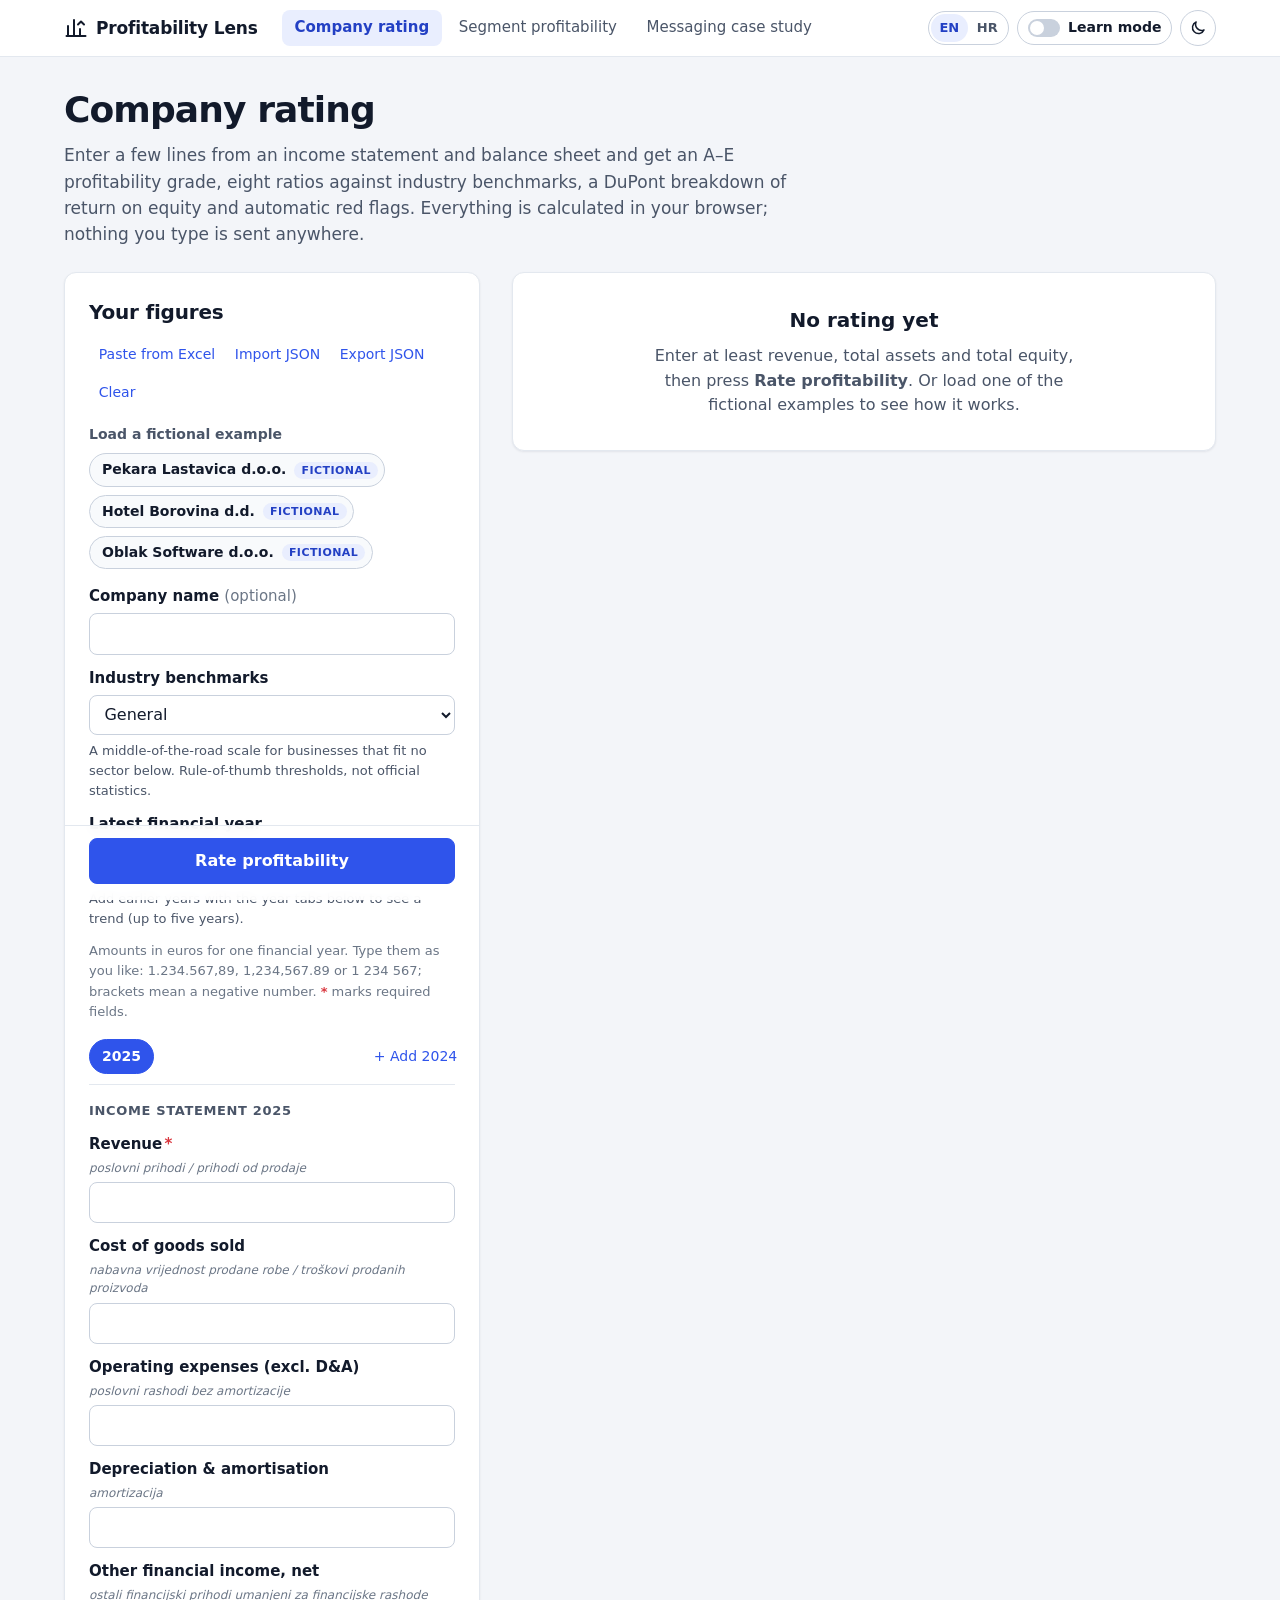
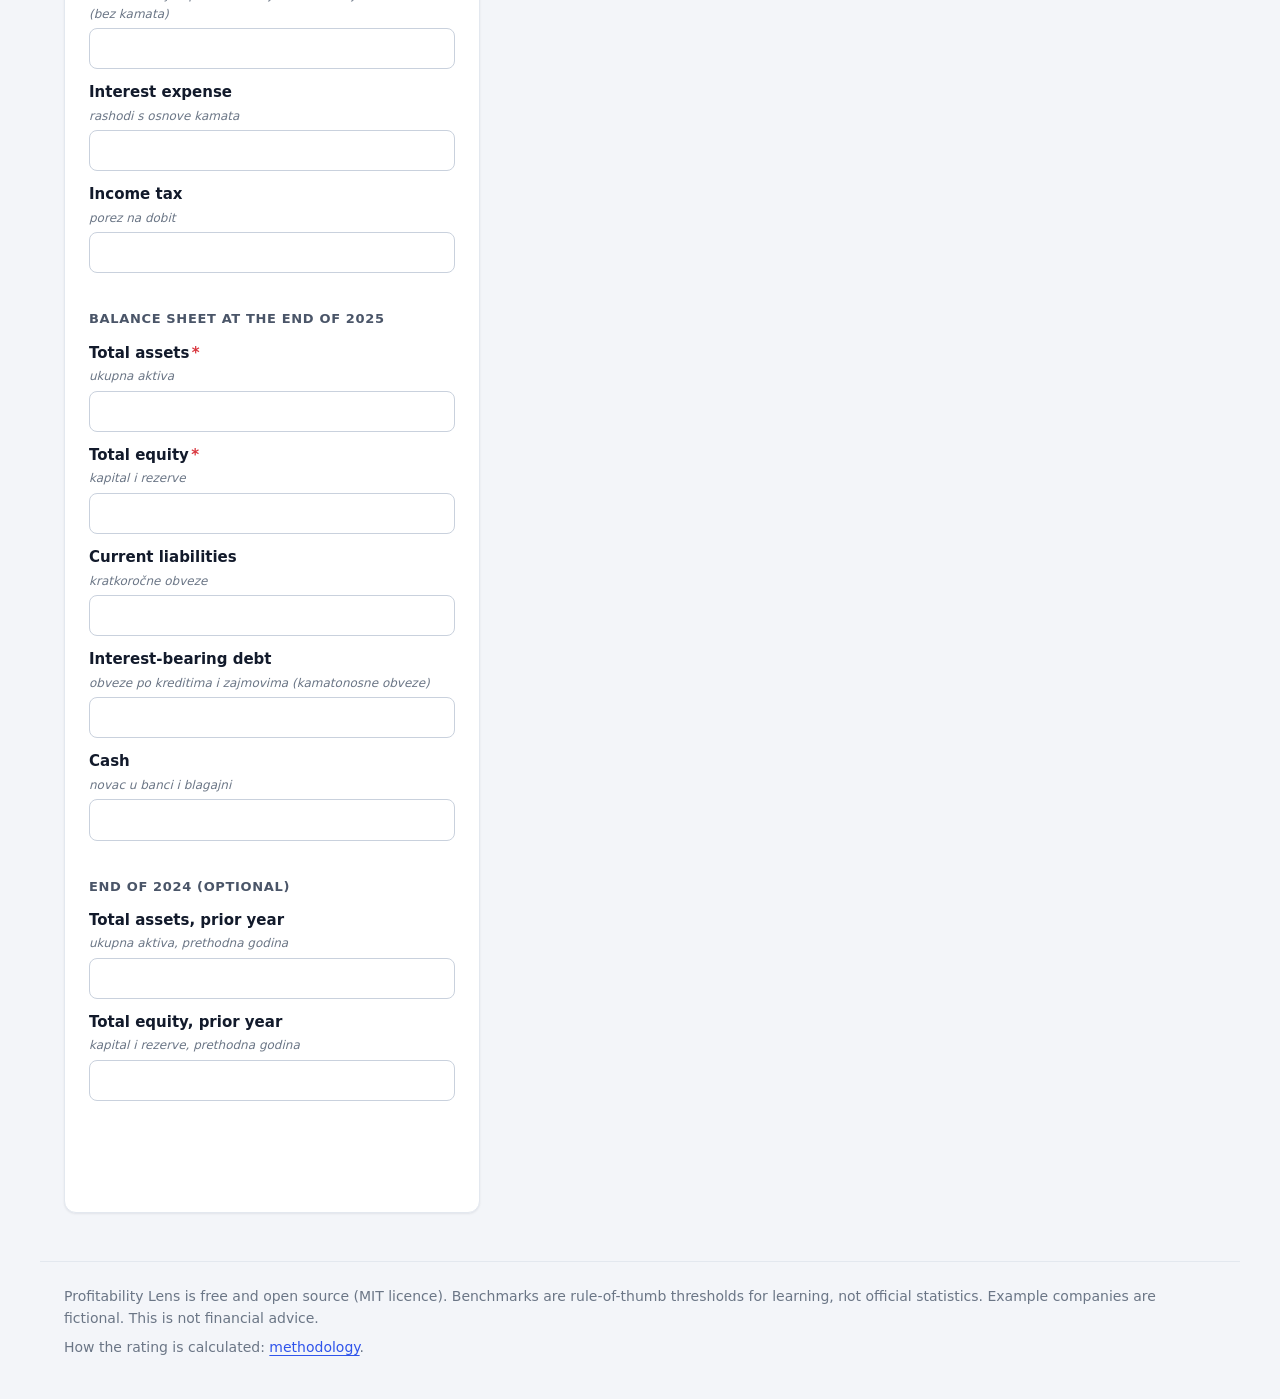
==== commit 90921421: "Add multi-year trend, what-if, peers, paste import and general segments Phase 3. The Company rating " ====
--- a/index.html
+++ b/index.html
@@ -6,7 +6,7 @@
   <!-- The title and description stay in English here for link previews and search engines;
        the page sets the title in the interface language (rating.page.title). -->
   <title data-i18n="rating.page.title">Company rating · Profitability Lens</title>
-  <meta name="description" content="Free, open-source profitability rating that runs in your browser: enter a few lines from an income statement and balance sheet and get an A–E grade, eight ratios with benchmark bands, a DuPont breakdown and red flags. Your data never leaves the browser. English and Croatian.">
+  <meta name="description" content="Free, open-source profitability rating that runs in your browser: enter a few lines from an income statement and balance sheet (or paste them from Excel) and get an A–E grade, eight ratios with benchmark bands, a DuPont breakdown, red flags, a multi-year trend, what-if levers and a peer comparison. Your data never leaves the browser. English and Croatian.">
   <meta name="theme-color" content="#2f54eb">
   <link rel="icon" href="modules/messaging/favicon.svg" type="image/svg+xml">
   <link rel="stylesheet" href="src/shared/theme.css">
@@ -28,6 +28,7 @@
         <div class="form-head">
           <h2 id="form-title" class="form-title" data-i18n="rating.page.formTitle"></h2>
           <div class="form-tools">
+            <button type="button" class="button-quiet" id="paste-table" data-i18n="rating.paste.open"></button>
             <button type="button" class="button-quiet" id="import-json" data-i18n="rating.page.importJson"></button>
             <button type="button" class="button-quiet" id="export-json" data-i18n="rating.page.exportJson"></button>
             <button type="button" class="button-quiet" id="clear-form" data-i18n="rating.page.clear"></button>
@@ -53,9 +54,16 @@
           <p class="field__note" id="industry-note"></p>
         </div>
 
+        <div class="field field--text field--year">
+          <label for="latest-year" data-i18n="rating.years.latestLabel"></label>
+          <input id="latest-year" name="latestYear" type="number" inputmode="numeric" step="1" aria-describedby="latest-year-note">
+          <p class="field__note" id="latest-year-note" data-i18n="rating.years.latestNote"></p>
+        </div>
+
         <p class="form-hint" id="amount-hint" data-i18n-html="rating.page.amountHint"></p>
 
-        <div id="field-groups"></div>
+        <div class="years" id="years"></div>
+        <div id="field-groups" role="tabpanel"></div>
 
         <div class="form-submit">
           <button type="submit" class="button button--primary button--wide" data-i18n="rating.page.submit"></button>
--- a/src/rating/rating.css
+++ b/src/rating/rating.css
@@ -291,13 +291,168 @@
 .method[open] { padding-bottom: var(--space-4); }
 .method__steps { margin: 0 0 var(--space-4); padding-left: 1.2rem; font-size: var(--step--1); color: var(--ink-muted); }
 .method__steps li { margin-bottom: var(--space-2); }
-.table-scroll { overflow-x: auto; }
+/* position: relative keeps absolutely positioned screen-reader text inside the scroll box. */
+.table-scroll { position: relative; overflow-x: auto; }
 .method__table { width: 100%; border-collapse: collapse; font-size: var(--step--1); }
 .method__table caption { margin-bottom: var(--space-2); text-align: left; color: var(--ink-muted); }
 .method__table th, .method__table td { padding: 0.45rem 0.6rem; border-bottom: 1px solid var(--rule); text-align: right; white-space: nowrap; }
 .method__table th:first-child { text-align: left; padding-left: 0; }
 .method__table thead th { font-size: 0.8125rem; color: var(--ink-muted); }
 .method > p { font-size: var(--step--1); }
+
+/* ---------- Years: tabs above the form fields ---------- */
+
+.field--year input { max-width: 8rem; text-align: left; }
+.years {
+  display: flex;
+  flex-wrap: wrap;
+  align-items: center;
+  justify-content: space-between;
+  gap: var(--space-2);
+  margin: 0 0 var(--space-4);
+  padding-bottom: var(--space-2);
+  border-bottom: 1px solid var(--rule);
+}
+.years__tabs { display: flex; flex-wrap: wrap; gap: var(--space-1); }
+.year-tab {
+  display: inline-flex;
+  align-items: center;
+  gap: var(--space-1);
+  padding: 0.35rem 0.75rem;
+  border: 1px solid var(--rule-strong);
+  border-radius: 999px;
+  background: var(--surface);
+  color: var(--ink-muted);
+  font: inherit;
+  font-size: var(--step--1);
+  font-weight: 650;
+  font-variant-numeric: tabular-nums;
+  cursor: pointer;
+}
+.year-tab:hover { border-color: var(--accent); color: var(--ink); }
+.year-tab[aria-selected="true"] { border-color: var(--accent); background: var(--accent); color: var(--on-accent); }
+.year-tab__tag { font-size: 0.6875rem; font-weight: 600; opacity: 0.85; }
+.years__actions { display: flex; flex-wrap: wrap; margin-right: calc(-1 * var(--space-3)); }
+.years__actions .button-quiet { font-size: var(--step--1); padding-inline: 0.55rem; }
+.chain-note { margin: 0 0 var(--space-3); }
+
+/* ---------- Key figures: change on the year before ---------- */
+
+.tile__change { font-size: 0.75rem; font-weight: 600; color: var(--ink-muted); }
+.pos { color: var(--profit); }
+
+/* ---------- Trend table with sparklines ---------- */
+
+.trend { padding: var(--space-2) var(--space-4); }
+.trend__table { width: 100%; border-collapse: collapse; font-size: var(--step--1); font-variant-numeric: tabular-nums; }
+.trend__table th, .trend__table td { padding: 0.45rem 0.6rem; border-bottom: 1px solid var(--rule); text-align: right; white-space: nowrap; }
+.trend__table th:first-child { text-align: left; padding-left: 0; font-weight: 600; }
+.trend__table thead th { font-size: 0.8125rem; color: var(--ink-muted); }
+.trend__table tbody:last-child tr:last-child > * { border-bottom: 0; }
+.trend__score > * { font-weight: 700; }
+.trend__amounts tr:first-child > * { border-top: 2px solid var(--rule-strong); }
+.sparkline { display: block; width: 6rem; height: 1.75rem; margin-left: auto; overflow: visible; }
+.sparkline__line { fill: none; stroke: var(--accent); stroke-width: 1.75; stroke-linejoin: round; stroke-linecap: round; }
+.sparkline__dot { fill: var(--accent); }
+.sparkline__zero { stroke: var(--rule-strong); stroke-width: 1; stroke-dasharray: 2 2; }
+
+/* ---------- What if ---------- */
+
+.whatif {
+  display: grid;
+  grid-template-columns: minmax(0, 1.1fr) minmax(0, 1fr);
+  gap: var(--space-5);
+  padding: var(--space-4) var(--space-5);
+}
+.whatif__levers { display: grid; gap: var(--space-3); align-content: start; }
+.whatif__levers > .button-quiet { justify-self: start; margin-left: calc(-1 * var(--space-3)); font-size: var(--step--1); }
+.whatif__label { display: flex; justify-content: space-between; gap: var(--space-2); font-size: 0.9375rem; font-weight: 600; }
+.whatif__value { font-variant-numeric: tabular-nums; color: var(--accent-strong); }
+.whatif__lever input[type="range"] { width: 100%; margin: 0.35rem 0 0; accent-color: var(--accent); }
+.whatif__help { display: none; margin: 0.15rem 0 0; font-size: 0.8125rem; color: var(--ink-muted); }
+.whatif__lever:focus-within .whatif__help,
+.whatif__lever--off .whatif__help,
+:root[data-learn="on"] .whatif__help { display: block; }
+.whatif__lever--off { opacity: 0.6; }
+.whatif__result { min-width: 0; }
+.whatif__grades { display: flex; align-items: center; gap: var(--space-3); }
+.whatif__grade { display: grid; justify-items: center; gap: var(--space-1); }
+.whatif__caption { font-size: 0.75rem; font-weight: 600; color: var(--ink-faint); }
+.whatif__arrow { font-size: 1.5rem; color: var(--ink-faint); }
+.grade-ring--small { width: 5rem; height: 5rem; }
+.grade-ring--small .grade-ring__letter { font-size: 1.9rem; }
+.grade-ring--small .grade-ring__score { margin-top: 0.15rem; font-size: 0.6875rem; }
+.whatif__headline { margin: var(--space-3) 0 var(--space-2); font-weight: 650; }
+.whatif__changes { list-style: none; margin: 0; padding: 0; font-size: var(--step--1); }
+.whatif__changes li { display: grid; grid-template-columns: minmax(0, 1fr) auto; gap: 0 var(--space-3); align-items: baseline; padding: 0.3rem 0; border-top: 1px solid var(--rule); }
+.whatif__values { font-variant-numeric: tabular-nums; white-space: nowrap; }
+.whatif__note { margin: var(--space-2) 0 0; font-size: 0.8125rem; color: var(--ink-muted); }
+
+/* ---------- Peers ---------- */
+
+.peers { padding: var(--space-4) var(--space-5); }
+.peers__actions { display: flex; flex-wrap: wrap; align-items: center; gap: var(--space-2); }
+.peers__examples { display: flex; flex-wrap: wrap; align-items: center; gap: var(--space-2); }
+.peers__examples-label { font-size: var(--step--1); color: var(--ink-muted); }
+.chip:disabled { opacity: 0.5; cursor: not-allowed; }
+.peers__message { margin: var(--space-2) 0 0; font-size: var(--step--1); color: var(--ink-muted); }
+.peers__message:empty { display: none; }
+.peers__empty { margin: var(--space-3) 0 0; font-size: var(--step--1); color: var(--ink-muted); }
+.peers__table { width: 100%; margin-top: var(--space-3); border-collapse: collapse; font-size: var(--step--1); font-variant-numeric: tabular-nums; }
+.peers__table th, .peers__table td { padding: 0.5rem 0.6rem; border-bottom: 1px solid var(--rule); text-align: left; vertical-align: top; }
+.peers__table tbody th { font-weight: 600; white-space: nowrap; padding-left: 0; }
+.peers__table thead th { vertical-align: bottom; min-width: 9rem; }
+.peers__name { display: block; font-weight: 700; }
+.peers__tag { font-size: 0.75rem; font-weight: 500; color: var(--ink-faint); }
+.peers__remove { margin-left: -0.45rem; padding: 0.1rem 0.45rem; font-size: 0.75rem; }
+.peers__grade { display: inline-grid; place-items: center; width: 1.75rem; height: 1.75rem; border-radius: 50%; background: var(--tone); color: var(--on-accent); font-weight: 750; }
+.peers__value { font-weight: 650; }
+.peers__best { margin-left: 0.3rem; color: var(--band-fair); }
+.peers__table .pill { margin-top: 0.2rem; }
+.peers__invalid { color: var(--ink-faint); }
+
+/* ---------- Paste dialog (both modules) ---------- */
+
+.paste-dialog {
+  width: min(56rem, calc(100vw - 2rem));
+  max-height: calc(100vh - 2rem);
+  padding: 0;
+  color: var(--ink);
+}
+.paste-dialog::backdrop { background: rgba(10, 16, 28, 0.55); }
+.paste { padding: var(--space-5); }
+.paste__head { display: flex; align-items: center; justify-content: space-between; gap: var(--space-3); }
+.paste__intro { margin: var(--space-2) 0 var(--space-3); font-size: var(--step--1); color: var(--ink-muted); }
+.paste textarea {
+  width: 100%;
+  min-height: 9rem;
+  margin-top: 0.15rem;
+  padding: 0.5rem 0.65rem;
+  border: 1px solid var(--rule-strong);
+  border-radius: var(--radius-sm);
+  background: var(--surface);
+  color: var(--ink);
+  font: 0.875rem/1.45 ui-monospace, "Cascadia Mono", Consolas, monospace;
+  resize: vertical;
+}
+.paste textarea:focus-visible { outline: 2px solid var(--accent); outline-offset: 0; border-color: var(--accent); }
+.paste__read { display: flex; flex-wrap: wrap; align-items: center; gap: var(--space-3); }
+.paste__privacy { margin: 0; font-size: 0.8125rem; color: var(--ink-faint); }
+.paste__preview { margin-top: var(--space-4); }
+.paste__preview:empty { display: none; }
+.paste__summary { margin: 0 0 var(--space-2); font-weight: 650; }
+.paste__warn { margin: 0 0 var(--space-2); color: var(--band-weak); font-size: var(--step--1); }
+.paste__note, .paste__empty { margin: var(--space-2) 0; font-size: var(--step--1); color: var(--ink-muted); }
+.paste__controls { display: flex; flex-wrap: wrap; gap: var(--space-4); }
+.paste__controls .field { min-width: 12rem; }
+.paste__table { width: 100%; margin: var(--space-2) 0 var(--space-4); border-collapse: collapse; font-size: 0.8125rem; font-variant-numeric: tabular-nums; }
+.paste__table caption { margin-bottom: var(--space-1); text-align: left; font-weight: 700; font-size: var(--step--1); }
+.paste__table th, .paste__table td { padding: 0.35rem 0.5rem; border-bottom: 1px solid var(--rule); text-align: right; white-space: nowrap; }
+.paste__table th:first-child { text-align: left; padding-left: 0; font-weight: 600; white-space: normal; min-width: 10rem; }
+.paste__field { display: flex; flex-wrap: wrap; align-items: center; gap: var(--space-1) var(--space-2); min-width: 15rem; text-align: left !important; white-space: normal !important; }
+.paste__field select { max-width: 15rem; padding: 0.25rem 0.4rem; border: 1px solid var(--rule-strong); border-radius: 6px; background: var(--surface); color: var(--ink); font: inherit; }
+.paste__row--off th, .paste__row--off td:not(.paste__field) { color: var(--ink-faint); }
+.paste__foot { display: flex; justify-content: flex-end; gap: var(--space-2); margin-top: var(--space-4); padding-top: var(--space-3); border-top: 1px solid var(--rule); }
 
 .print-only { display: none; }
 
@@ -317,6 +472,9 @@
   .flag { grid-template-columns: minmax(0, 1fr); gap: var(--space-1); }
   .dupont__op { display: none; }
   .dupont { display: grid; grid-template-columns: repeat(2, minmax(0, 1fr)); }
+  .whatif { grid-template-columns: minmax(0, 1fr); padding: var(--space-4); }
+  .peers { padding: var(--space-4); }
+  .paste { padding: var(--space-4); }
 }
 
 /* ---------- Print: the results and the figures, no form ---------- */
@@ -330,8 +488,11 @@
   .ratio, .flag, .dupont-card { break-inside: avoid; }
   .method:not([open]) > :not(summary) { display: block; }
   .print-only { display: block; }
-  .print-inputs dl { display: grid; grid-template-columns: max-content max-content; gap: 0.1rem 2rem; font-size: 0.8125rem; }
-  .print-inputs dd { margin: 0; text-align: right; }
+  .whatif-block, .peers__actions, .peers__remove, .paste-dialog { display: none !important; }
+  .print-inputs table { border-collapse: collapse; font-size: 0.8125rem; }
+  .print-inputs th, .print-inputs td { padding: 0.1rem 1rem 0.1rem 0; text-align: right; }
+  .print-inputs th[scope="row"] { text-align: left; font-weight: 500; }
+  .sparkline__line, .sparkline__dot, .peers__grade { print-color-adjust: exact; -webkit-print-color-adjust: exact; }
   .track__seg { print-color-adjust: exact; -webkit-print-color-adjust: exact; }
   .grade-ring__value { print-color-adjust: exact; -webkit-print-color-adjust: exact; }
 }
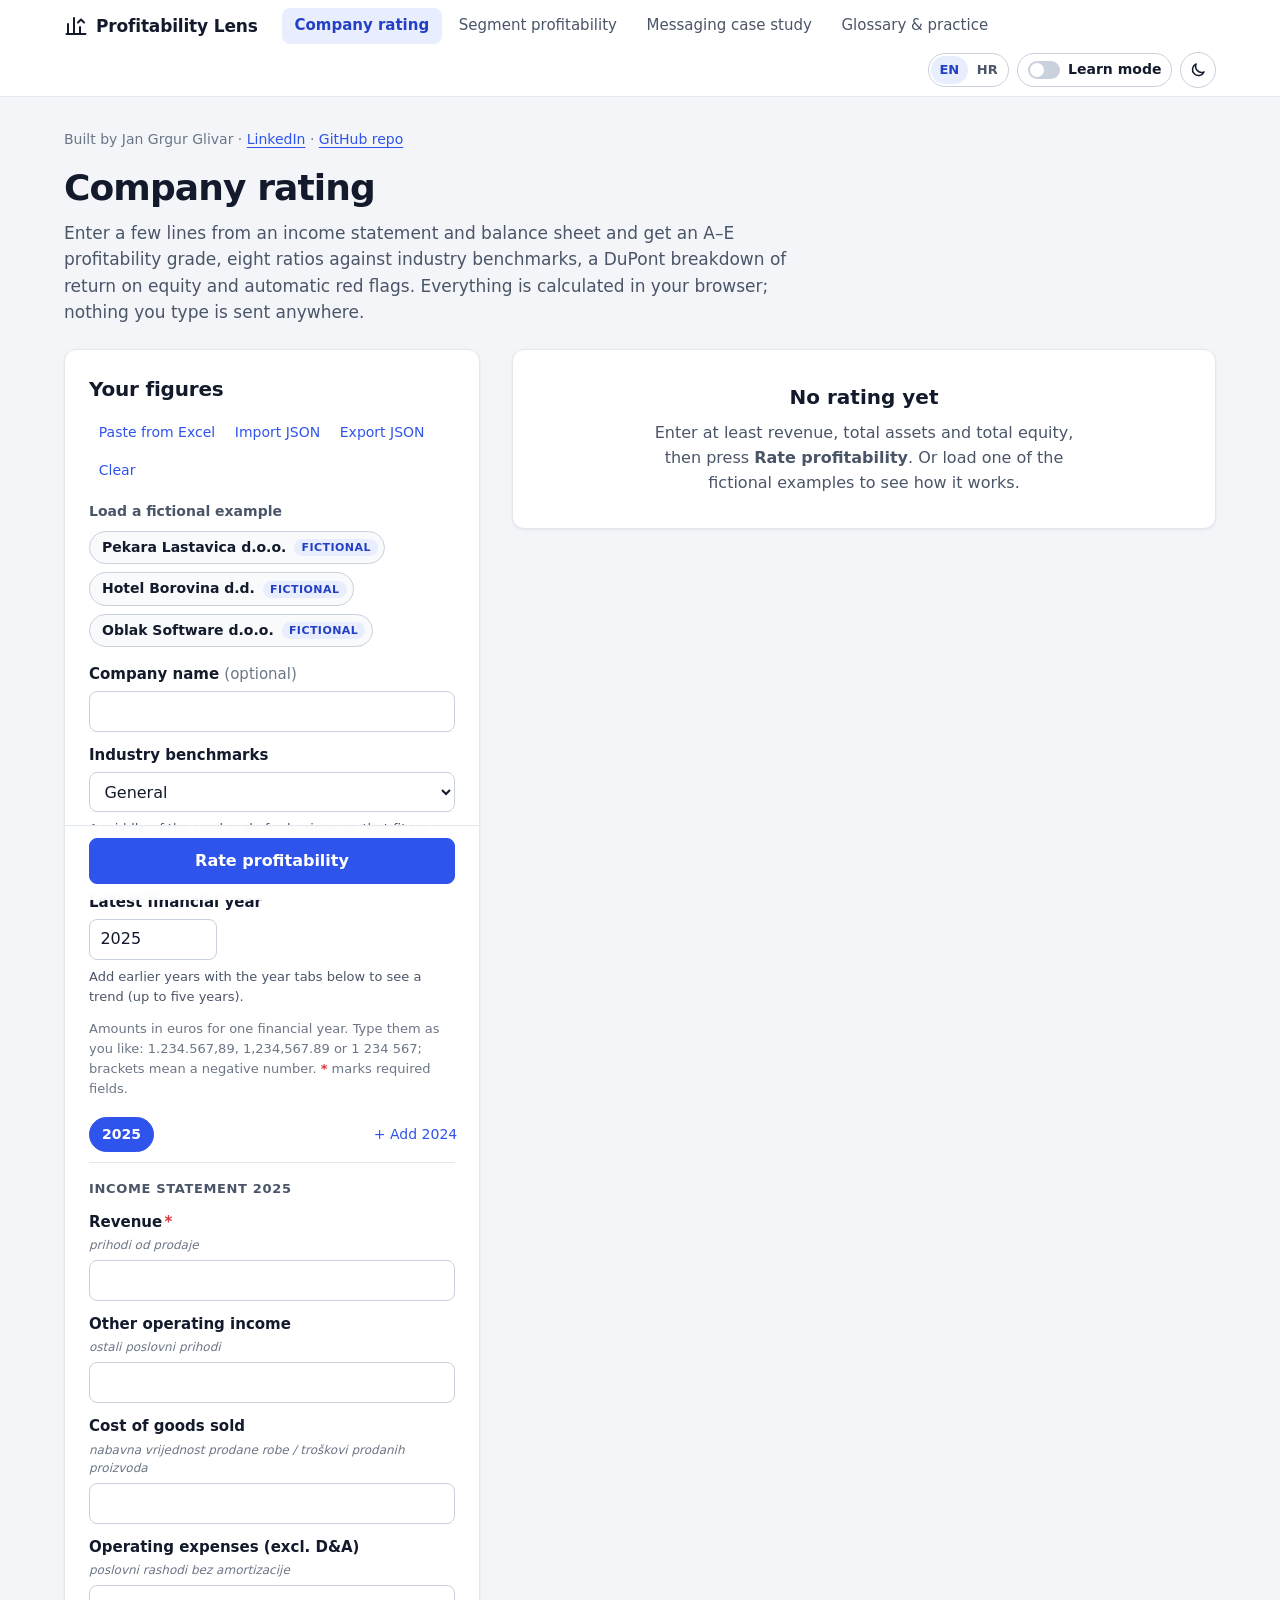
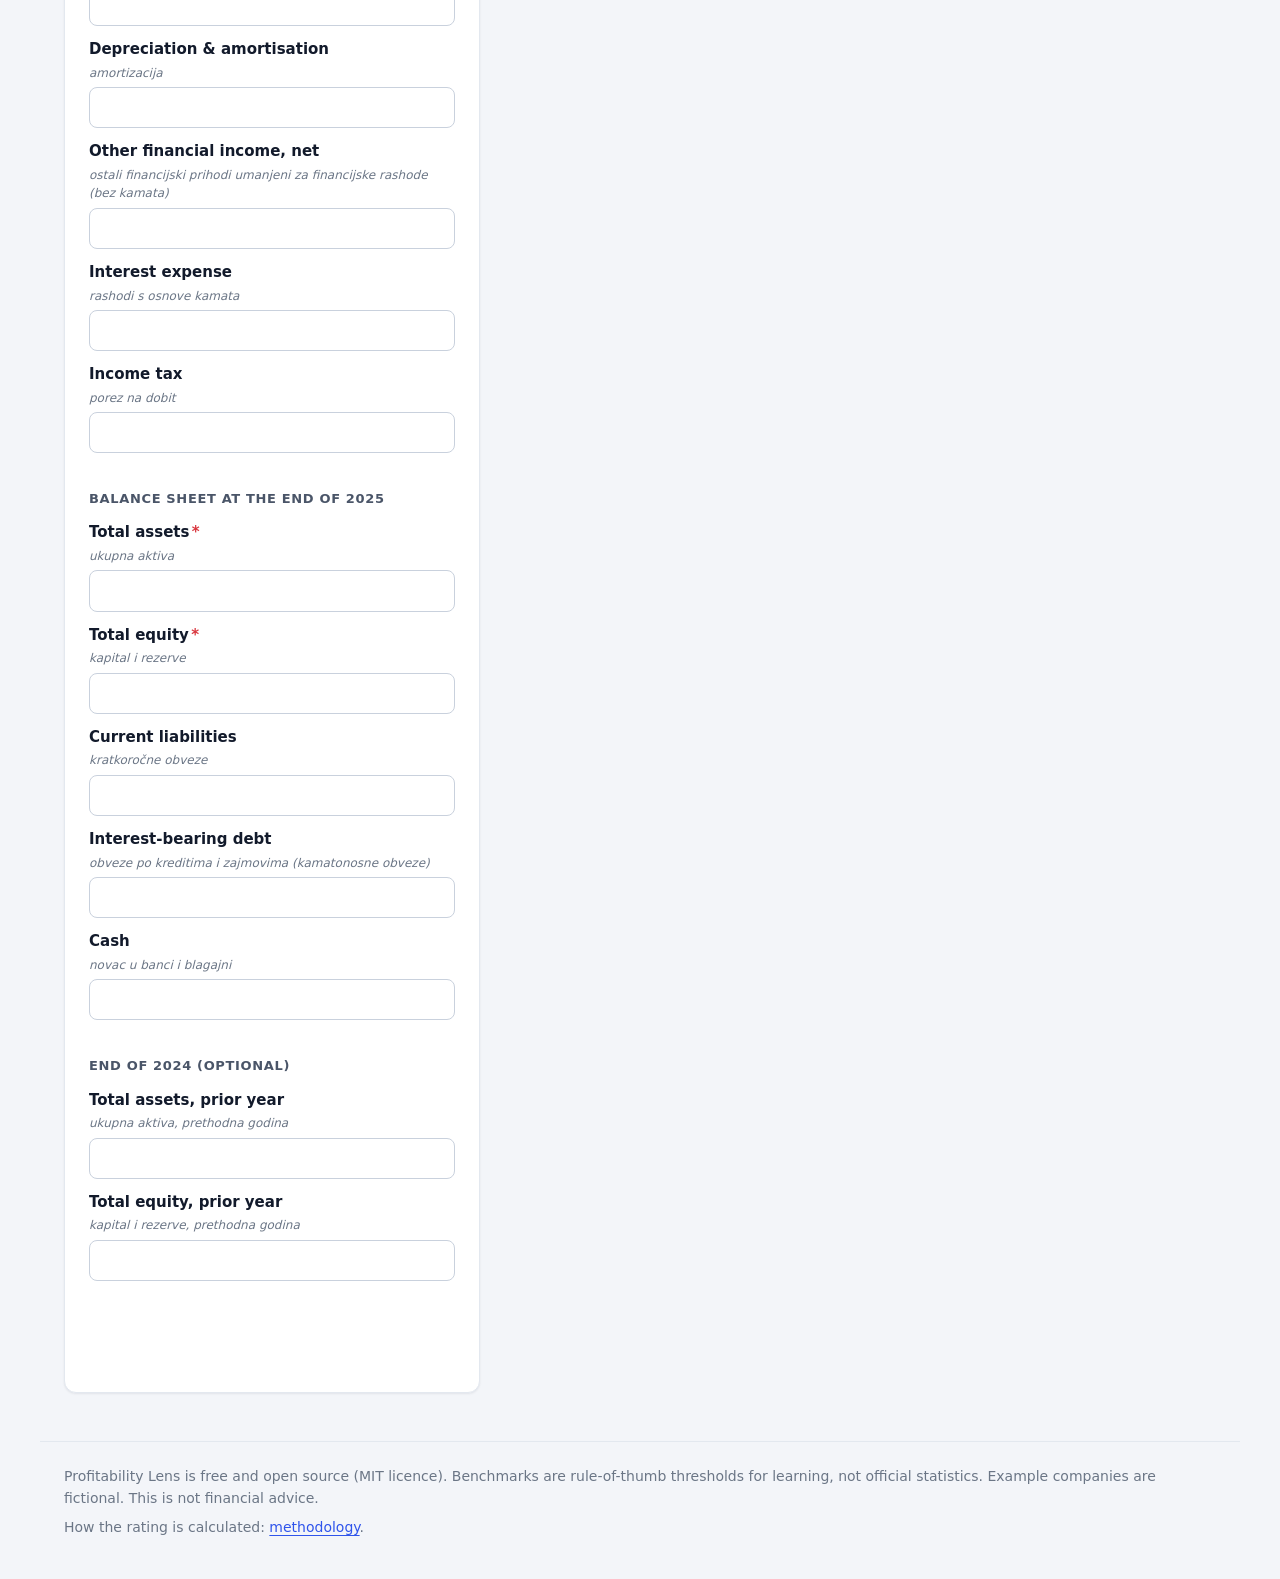
==== commit dd7b7074: "Rate a pasted or opened statement at once, with suggested fields and checks The paste dialog reads l" ====
--- a/index.html
+++ b/index.html
@@ -19,6 +19,7 @@
 
   <main id="main" class="wrap">
     <div class="page-intro">
+      <p class="byline" data-i18n-html="common.byline"></p>
       <h1 data-i18n="rating.page.heading"></h1>
       <p class="lede" data-i18n="rating.page.lede"></p>
     </div>
--- a/src/shared/theme.css
+++ b/src/shared/theme.css
@@ -354,6 +354,14 @@
 .tone-warning { --tone: var(--sev-warning); }
 .tone-info { --tone: var(--sev-info); }
 
+/* ---------- Byline (author line above each page's heading) ---------- */
+
+.byline {
+  margin: 0 0 var(--space-4);
+  font-size: var(--step--1);
+  color: var(--ink-faint);
+}
+
 /* ---------- Footer ---------- */
 
 .site-footer {
@@ -379,3 +387,19 @@
   :root, :root[data-theme] { color-scheme: light; }
   .site-header, .skip-link { display: none !important; }
 }
+
+/* ---------- Opening a table from a file (both paste dialogs) ---------- */
+
+.file-import { display: flex; flex-wrap: wrap; align-items: center; gap: var(--space-2) var(--space-3); margin: var(--space-2) 0; }
+.file-import__note { flex-basis: 100%; margin: 0; font-size: 0.8125rem; color: var(--ink-muted); }
+.paste__file { margin: 0 0 var(--space-2); font-size: var(--step--1); color: var(--ink-muted); }
+.paste__file--error { color: var(--loss); font-weight: 600; }
+:root.file-drag body::after {
+  content: attr(data-drop-hint);
+  position: fixed; inset: var(--space-3); z-index: 1000;
+  display: grid; place-items: center;
+  border: 3px dashed var(--accent); border-radius: 12px;
+  background: color-mix(in srgb, var(--surface) 85%, transparent);
+  color: var(--accent-strong); font-size: 1.25rem; font-weight: 700;
+  pointer-events: none;
+}
--- a/src/rating/rating.css
+++ b/src/rating/rating.css
@@ -256,6 +256,14 @@
 }
 /* Off the scale: an arrowhead pointing out of the track. */
 .track__marker--below, .track__marker--above { border-radius: 2px; transform: translate(-50%, -50%) rotate(45deg); width: 0.875rem; height: 0.875rem; }
+.track__ref {
+  position: absolute; top: -0.55rem; width: 0; height: 0; transform: translateX(-50%);
+  border-left: 0.35rem solid transparent; border-right: 0.35rem solid transparent; border-top: 0.45rem solid var(--ink-muted);
+}
+.ratio__sector { margin: 0.1rem 0 0; font-size: 0.8125rem; color: var(--ink-muted); }
+.ratio__sector-key { color: var(--ink-muted); }
+.ratio__sector-note { color: var(--ink-faint); }
+.method__source { margin: var(--space-2) 0 0; font-size: 0.8125rem; color: var(--ink-muted); overflow-wrap: anywhere; }
 .track__ticks { position: relative; height: 1.25rem; margin-top: 0.2rem; font-size: 0.6875rem; color: var(--ink-faint); }
 .track__tick { position: absolute; top: 0; transform: translateX(-50%); white-space: nowrap; }
 
@@ -297,7 +305,7 @@
 .method__table caption { margin-bottom: var(--space-2); text-align: left; color: var(--ink-muted); }
 .method__table th, .method__table td { padding: 0.45rem 0.6rem; border-bottom: 1px solid var(--rule); text-align: right; white-space: nowrap; }
 .method__table th:first-child { text-align: left; padding-left: 0; }
-.method__table thead th { font-size: 0.8125rem; color: var(--ink-muted); }
+.method__table thead th { font-size: 0.8125rem; color: var(--ink-muted); white-space: normal; vertical-align: bottom; }
 .method > p { font-size: var(--step--1); }
 
 /* ---------- Years: tabs above the form fields ---------- */
@@ -355,6 +363,27 @@
 .sparkline__line { fill: none; stroke: var(--accent); stroke-width: 1.75; stroke-linejoin: round; stroke-linecap: round; }
 .sparkline__dot { fill: var(--accent); }
 .sparkline__zero { stroke: var(--rule-strong); stroke-width: 1; stroke-dasharray: 2 2; }
+
+/* ---------- Path to the next grade ---------- */
+
+.path { display: grid; gap: var(--space-5); padding: var(--space-4) var(--space-5); }
+.path__heading { margin: 0 0 var(--space-2); font-size: var(--step--1); font-weight: 700; color: var(--ink-muted); }
+.path__list { margin: 0; padding: 0; list-style: none; }
+.path__lever { display: flex; flex-wrap: wrap; align-items: center; justify-content: space-between; gap: 0.1rem var(--space-3); padding: var(--space-2) 0; border-bottom: 1px solid var(--rule); }
+.path__lever:last-child { border-bottom: 0; }
+.path__label { font-size: 0.9375rem; font-weight: 600; }
+.path__detail { display: flex; flex-wrap: wrap; align-items: center; gap: var(--space-1) var(--space-3); font-size: var(--step--1); font-variant-numeric: tabular-nums; }
+.path__result { color: var(--accent-strong); font-weight: 600; }
+.path__off { color: var(--ink-muted); }
+.path__lever--off .path__label { color: var(--ink-muted); }
+.path__try { font-size: var(--step--1); margin-right: calc(-1 * var(--space-3)); }
+.path__note { margin: var(--space-2) 0 0; font-size: 0.8125rem; color: var(--ink-muted); }
+.path__points { min-width: 0; }
+.path__table { width: 100%; border-collapse: collapse; font-size: var(--step--1); font-variant-numeric: tabular-nums; }
+.path__table th, .path__table td { padding: 0.4rem 0.5rem; border-bottom: 1px solid var(--rule); text-align: right; white-space: nowrap; }
+.path__table th:first-child { text-align: left; padding-left: 0; font-weight: 600; white-space: normal; }
+.path__table thead th { font-size: 0.8125rem; color: var(--ink-muted); vertical-align: bottom; }
+.path__table tfoot > tr > * { border-top: 2px solid var(--rule-strong); border-bottom: 0; font-weight: 700; }
 
 /* ---------- What if ---------- */
 
@@ -452,6 +481,16 @@
 .paste__field { display: flex; flex-wrap: wrap; align-items: center; gap: var(--space-1) var(--space-2); min-width: 15rem; text-align: left !important; white-space: normal !important; }
 .paste__field select { max-width: 15rem; padding: 0.25rem 0.4rem; border: 1px solid var(--rule-strong); border-radius: 6px; background: var(--surface); color: var(--ink); font: inherit; }
 .paste__row--off th, .paste__row--off td:not(.paste__field) { color: var(--ink-faint); }
+.paste__row--guess th { font-style: italic; }
+.paste__grade { display: flex; align-items: center; gap: var(--space-3); margin: var(--space-3) 0; padding: var(--space-3); border: 1px solid var(--rule); border-left: 4px solid var(--tone); border-radius: 8px; background: var(--surface-2); }
+.paste__letter { flex: none; display: inline-grid; place-items: center; width: 2.75rem; height: 2.75rem; border-radius: 50%; background: var(--tone); color: var(--on-accent); font-size: 1.375rem; font-weight: 750; }
+.paste__grade-title { margin: 0; font-weight: 700; }
+.paste__grade-meta { margin: 0.15rem 0 0; font-size: 0.8125rem; color: var(--ink-muted); }
+.paste__checks { margin: 0 0 var(--space-3); }
+.paste__checks h3 { margin: 0 0 var(--space-1); font-size: var(--step--1); }
+.paste__checks ul { margin: 0; padding: 0; list-style: none; }
+.paste__check { display: flex; align-items: baseline; gap: var(--space-2); padding: 0.3rem 0; font-size: var(--step--1); }
+.paste__check .pill { flex: none; }
 .paste__foot { display: flex; justify-content: flex-end; gap: var(--space-2); margin-top: var(--space-4); padding-top: var(--space-3); border-top: 1px solid var(--rule); }
 
 .print-only { display: none; }
@@ -473,6 +512,7 @@
   .dupont__op { display: none; }
   .dupont { display: grid; grid-template-columns: repeat(2, minmax(0, 1fr)); }
   .whatif { grid-template-columns: minmax(0, 1fr); padding: var(--space-4); }
+  .path { padding: var(--space-4); }
   .peers { padding: var(--space-4); }
   .paste { padding: var(--space-4); }
 }
@@ -488,11 +528,11 @@
   .ratio, .flag, .dupont-card { break-inside: avoid; }
   .method:not([open]) > :not(summary) { display: block; }
   .print-only { display: block; }
-  .whatif-block, .peers__actions, .peers__remove, .paste-dialog { display: none !important; }
+  .whatif-block, .path__try, .peers__actions, .peers__remove, .paste-dialog { display: none !important; }
   .print-inputs table { border-collapse: collapse; font-size: 0.8125rem; }
   .print-inputs th, .print-inputs td { padding: 0.1rem 1rem 0.1rem 0; text-align: right; }
   .print-inputs th[scope="row"] { text-align: left; font-weight: 500; }
   .sparkline__line, .sparkline__dot, .peers__grade { print-color-adjust: exact; -webkit-print-color-adjust: exact; }
-  .track__seg { print-color-adjust: exact; -webkit-print-color-adjust: exact; }
+  .track__seg, .track__ref { print-color-adjust: exact; -webkit-print-color-adjust: exact; }
   .grade-ring__value { print-color-adjust: exact; -webkit-print-color-adjust: exact; }
 }
